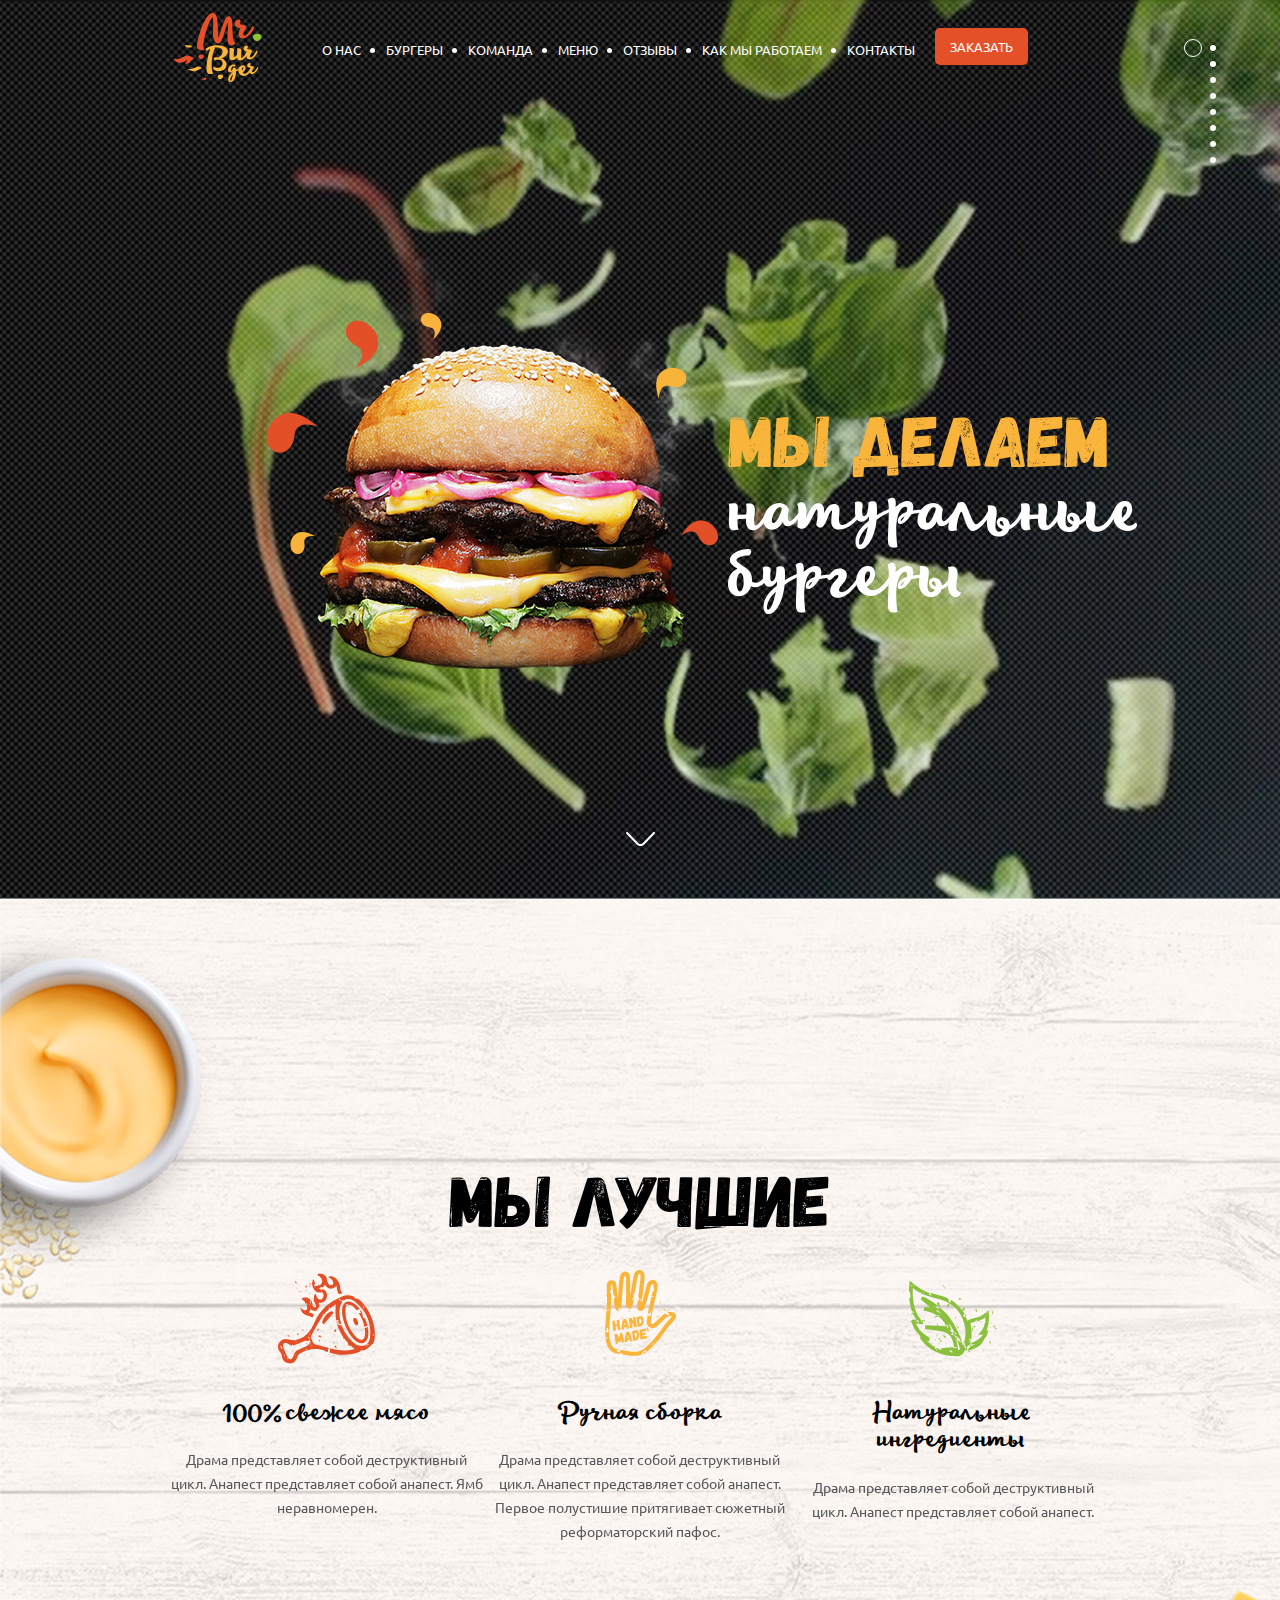
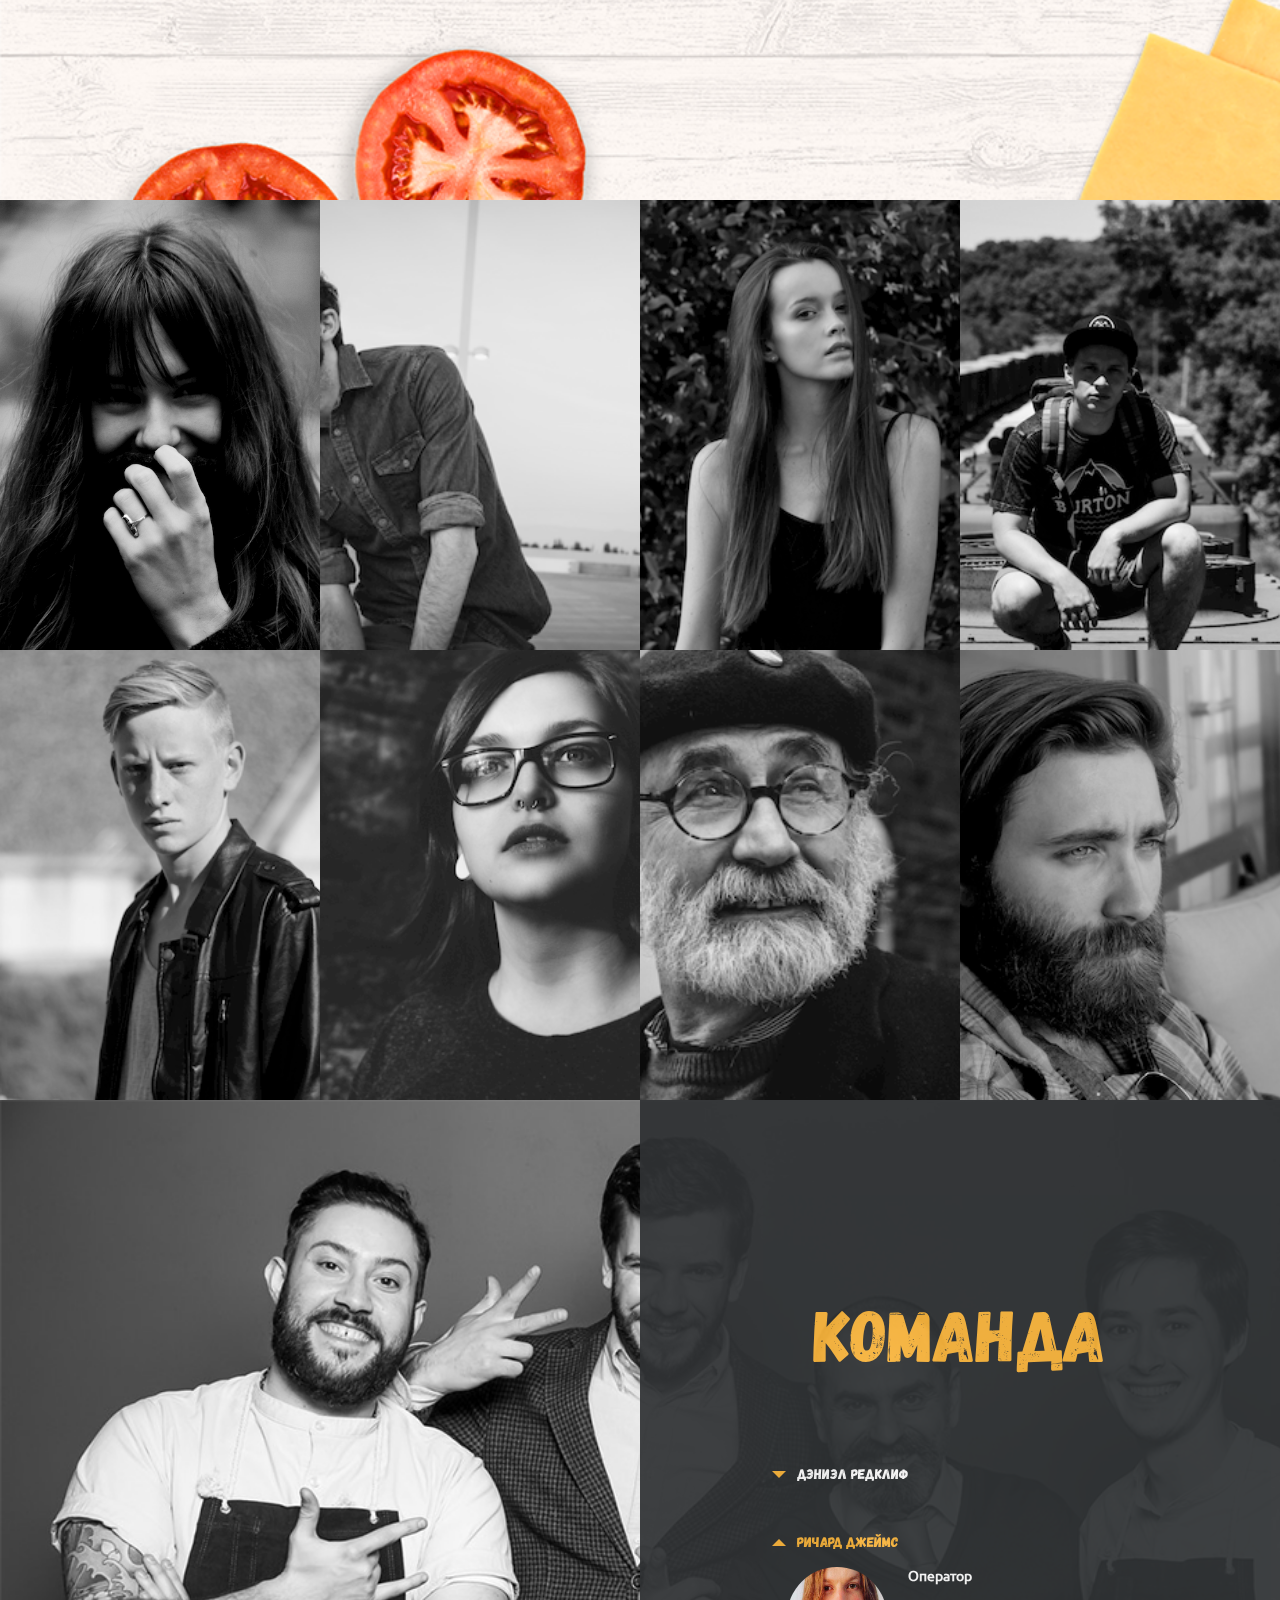
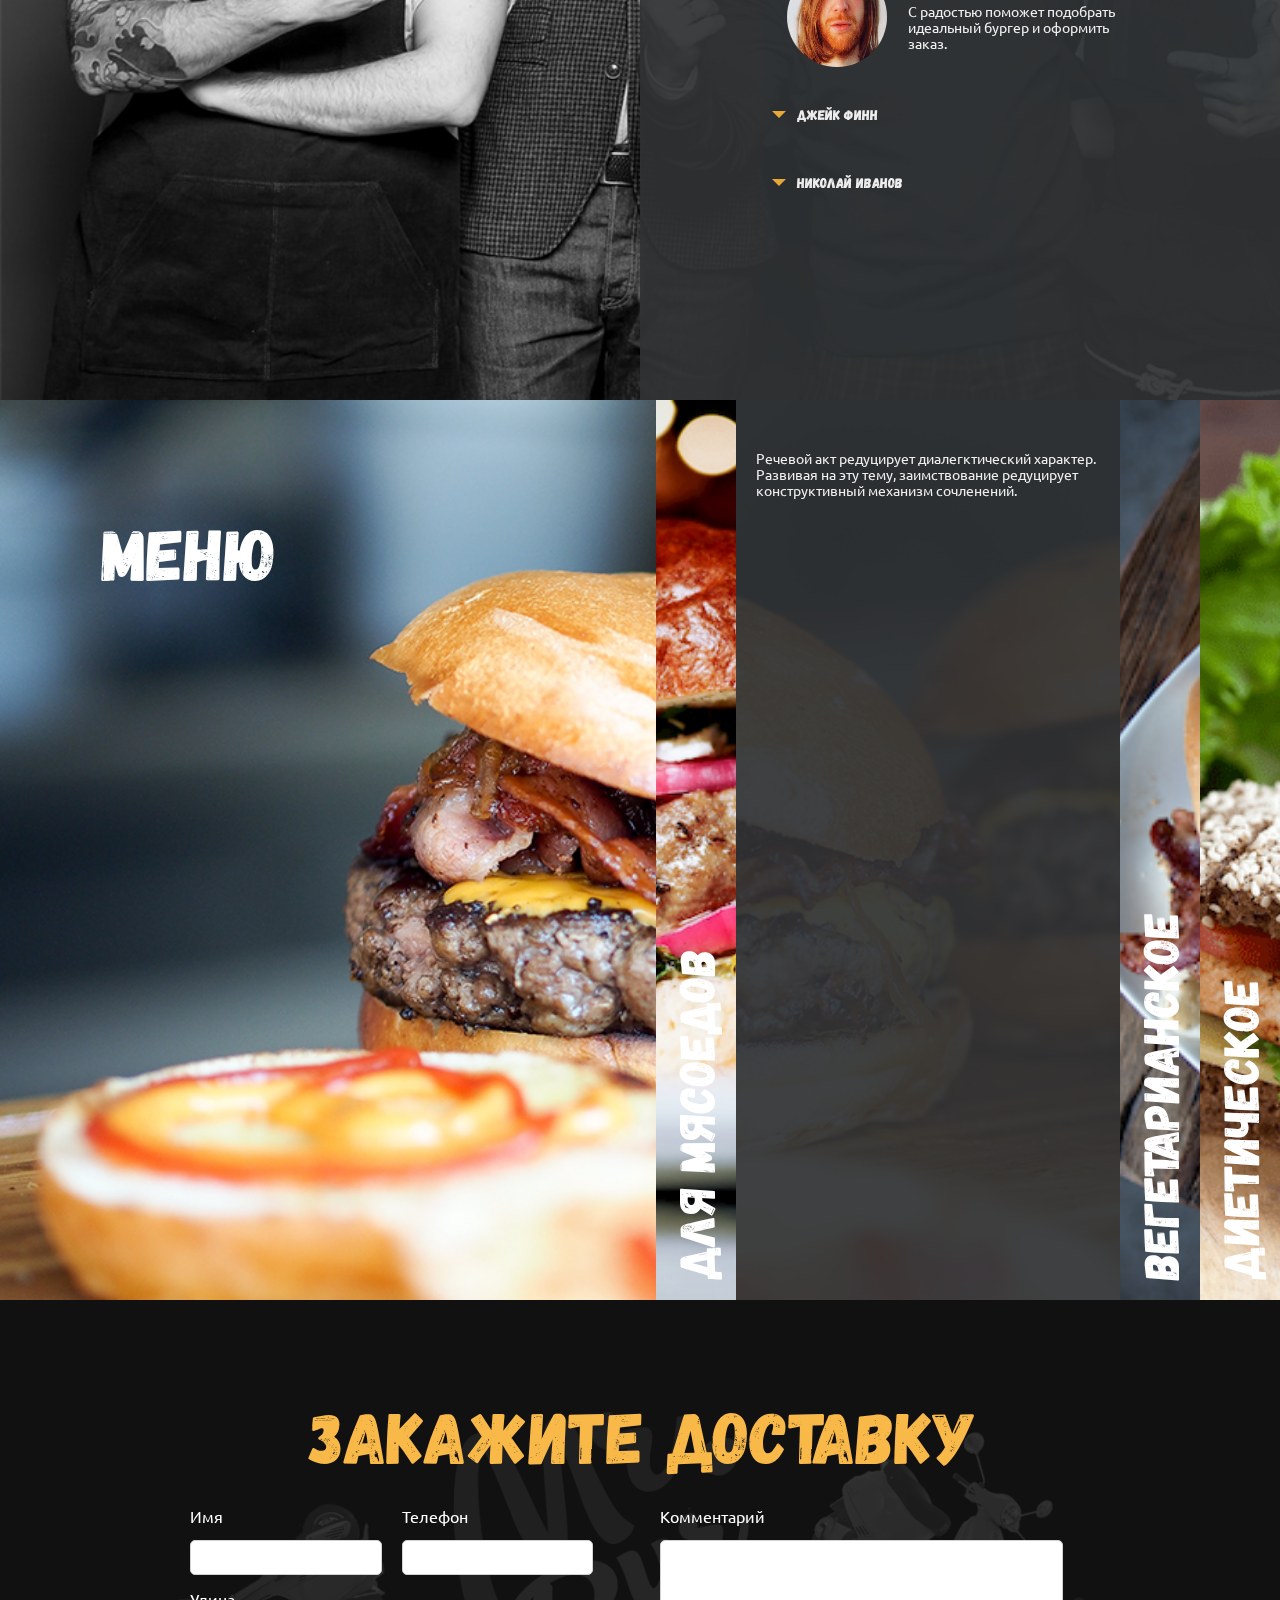
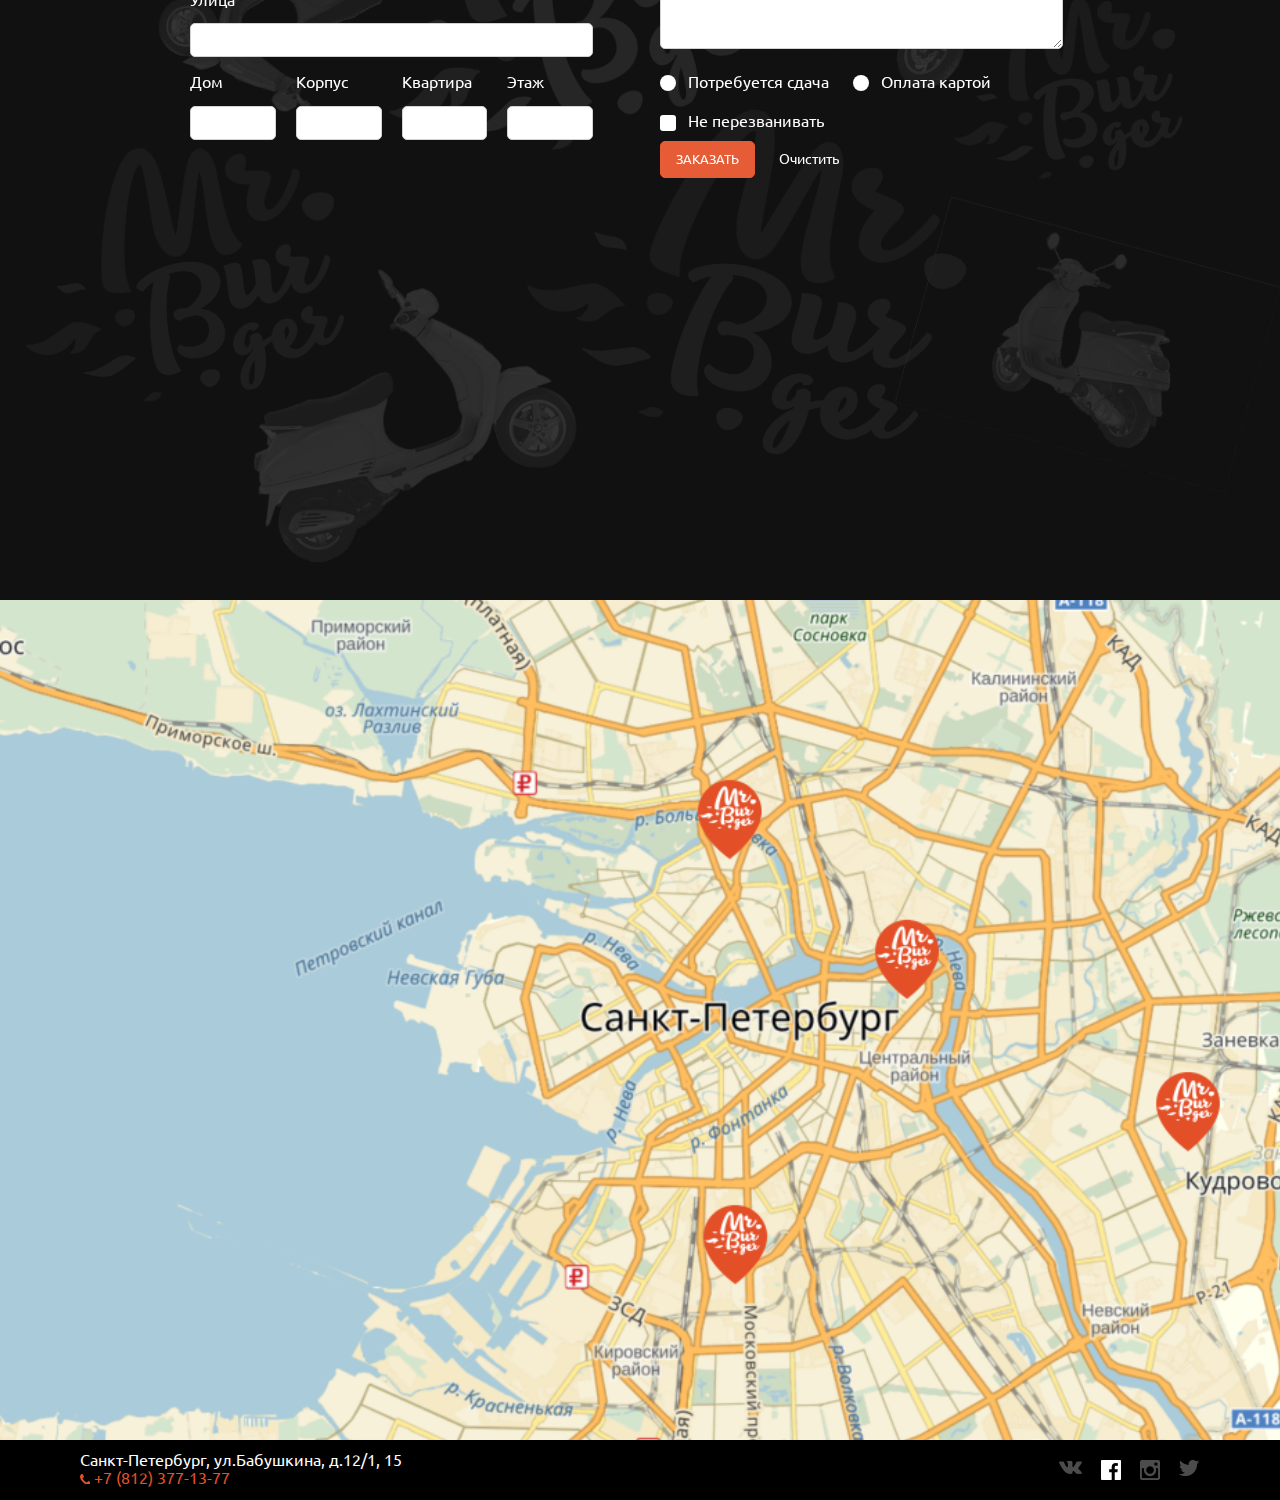
==== index.html @ 9e197bb2 "map fix" ====
<!DOCTYPE html>
<html lang="ru">
<head>
	<meta charset="UTF-8">
	<meta name="viewport" content="width=device-width, initial-scale=1.0">
	<meta http-equiv="X-UA-Compatible" content="ie=edge">
	<title>Страница</title>
	<link href="css/main.css" rel="stylesheet">
</head>
<body>
	<div class="wrapper">
		<section class="hero">
			<div class="container">
				<header class="header">
					<div class="logo">
						<svg class="logo__svg">
							<use xlink:href="./svg/sprite.svg#logo"></use>
						</svg>
					</div>
					<nav class="navigation">
						<ul class="navigation__menu">
							<li class="navigation__item">
								<a href="#">О нас</a>
							</li>
							<li class="navigation__item">
								<a href="#">Бургеры</a>
							</li>
							<li class="navigation__item">
								<a href="#">Команда</a>
							</li>
							<li class="navigation__item">
								<a href="#">Меню</a>
							</li>
							<li class="navigation__item">
								<a href="#">Отзывы</a>
							</li>
							<li class="navigation__item">
								<a href="#">Как мы работаем</a>
							</li>
							<li class="navigation__item">
								<a href="#">Контакты</a>
							</li>
						</ul>
					</nav>

						<div class="order">
						<a class="order__link" href="#">Заказать</a>
						</div>
						<div class="mobile">
							<img class="mobile__menu_button" src="./img/menu_button.png">
						</div>

					</header>

				<div class="main">
					<div class="burger">
						<img class="burger__link" src="img/burger.png">
					</div>
					<div class="caption">
						<div class="caption__wemake">
							Мы делаем
						</div>
						<div class="caption__burgers">
							натуральные бургеры
						</div>
					</div>

				</div>
				<div class="down">
					<a class="down__link" href="#">
						<img class="down__img" src="img/arrow-scroll.png">
					</a>
				</div>
			</div>
		</section>

		<section class="best">
			<div class="container">

						<div class="best__title">
							Мы лучшие
						</div>
						<ul class="best__items">
							<li class="best__item">
								<div class="best__icon">
									<svg class="best__img-meat">
										<use xlink:href="./svg/sprite.svg#meat"></use>
									</svg>
								</div>
								<div class="best__text">
									<div class="best__caption">
										100% свежее мясо
									</div>
									<div class="best__description">
										Драма представляет собой деструктивный цикл. Анапест представляет собой анапест. Ямб неравномерен.
									</div>
								</div>
							</li>
							<li class="best__item">
								<div class="best__icon">
									<svg class="best__img-hand">
										<use xlink:href="./svg/sprite.svg#hand"></use>
									</svg>
								</div>
								<div class="best__text">
									<div class="best__caption">
										Ручная сборка
									</div>
									<div class="best__description">
										Драма представляет собой деструктивный цикл. Анапест представляет собой анапест. Первое полустишие притягивает сюжетный реформаторский пафос.
									</div>
								</div>
							</li>
							<li class="best__item">
								<div class="best__icon">
									<svg class="best__img-natural">
										<use xlink:href="./svg/sprite.svg#natural"></use>
									</svg>
								</div>
								<div class="best__text">
									<div class="best__caption">
											Натуральные ингредиенты
									</div>
									<div class="best__description">
										Драма представляет собой деструктивный цикл. Анапест представляет собой анапест.
									</div>
								</div>
							</li>
						</ul>
					</div>

		</section>
		<section class="reviews">
				<ul class="reviews__list">
					<li class="reviews__item">
						<img src="./img/photo1.png" alt="отзыв" class="reviews__avatar">
	          <div class="reviews__hover">
	            <h3 class="reviews__title">Константин Спилберг</h3>
	            <div class="reviews__text">
	              <p>
	              Мысли все о них и о них, о них и о них. Нельзя устоять, невозможно забыть... Никогда не думал, что булочки могут быть такими мягкими, котлетка такой сочной, а сыр таким расплавленным.
	              </p>
	            </div>
	            <a href="#" class="btn">подробнее</a>
	          </div>
					</li>
					<li class="reviews__item">
						<img src="./img/photo2.png" alt="отзыв" class="reviews__avatar">
	          <div class="reviews__hover">
	            <h3 class="reviews__title">Константин Спилберг</h3>
	            <div class="reviews__text">
	              <p>
	              Мысли все о них и о них, о них и о них. Нельзя устоять, невозможно забыть... Никогда не думал, что булочки могут быть такими мягкими, котлетка такой сочной, а сыр таким расплавленным.
	              </p>
	            </div>
	            <a href="#" class="btn">подробнее</a>
	          </div>
					</li>
					<li class="reviews__item">
						<img src="./img/photo3.png" alt="отзыв" class="reviews__avatar">
	          <div class="reviews__hover">
	            <h3 class="reviews__title">Константин Спилберг</h3>
	            <div class="reviews__text">
	              <p>
	              Мысли все о них и о них, о них и о них. Нельзя устоять, невозможно забыть... Никогда не думал, что булочки могут быть такими мягкими, котлетка такой сочной, а сыр таким расплавленным.
	              </p>
	            </div>
	            <a href="#" class="btn">подробнее</a>
	          </div>
					</li>
					<li class="reviews__item">
						<img src="./img/photo4.png" alt="отзыв" class="reviews__avatar">
	          <div class="reviews__hover">
	            <h3 class="reviews__title">Константин Спилберг</h3>
	            <div class="reviews__text">
	              <p>
	              Мысли все о них и о них, о них и о них. Нельзя устоять, невозможно забыть... Никогда не думал, что булочки могут быть такими мягкими, котлетка такой сочной, а сыр таким расплавленным.
	              </p>
	            </div>
	            <a href="#" class="btn">подробнее</a>
	          </div>
					</li>
					<li class="reviews__item">
						<img src="./img/photo5.png" alt="отзыв" class="reviews__avatar">
	          <div class="reviews__hover">
	            <h3 class="reviews__title">Константин Спилберг</h3>
	            <div class="reviews__text">
	              <p>
	              Мысли все о них и о них, о них и о них. Нельзя устоять, невозможно забыть... Никогда не думал, что булочки могут быть такими мягкими, котлетка такой сочной, а сыр таким расплавленным.
	              </p>
	            </div>
	            <a href="#" class="btn">подробнее</a>
	          </div>
					</li>
					<li class="reviews__item">
						<img src="./img/photo6.png" alt="отзыв" class="reviews__avatar">
	          <div class="reviews__hover">
	            <h3 class="reviews__title">Константин Спилберг</h3>
	            <div class="reviews__text">
	              <p>
	              Мысли все о них и о них, о них и о них. Нельзя устоять, невозможно забыть... Никогда не думал, что булочки могут быть такими мягкими, котлетка такой сочной, а сыр таким расплавленным.
	              </p>
	            </div>
	            <a href="#" class="btn">подробнее</a>
	          </div>
					</li>
					<li class="reviews__item">
						<img src="./img/photo7.png" alt="отзыв" class="reviews__avatar">
	          <div class="reviews__hover">
	            <h3 class="reviews__title">Константин Спилберг</h3>
	            <div class="reviews__text">
	              <p>
	              Мысли все о них и о них, о них и о них. Нельзя устоять, невозможно забыть... Никогда не думал, что булочки могут быть такими мягкими, котлетка такой сочной, а сыр таким расплавленным.
	              </p>
	            </div>
	            <a href="#" class="btn">подробнее</a>
	          </div>
					</li>
					<li class="reviews__item">
						<img src="./img/photo8.png" alt="отзыв" class="reviews__avatar">
	          <div class="reviews__hover">
	            <h3 class="reviews__title">Константин Спилберг</h3>
	            <div class="reviews__text">
	              <p>
	              Мысли все о них и о них, о них и о них. Нельзя устоять, невозможно забыть... Никогда не думал, что булочки могут быть такими мягкими, котлетка такой сочной, а сыр таким расплавленным.
	              </p>
	            </div>
	            <a href="#" class="btn">подробнее</a>
	          </div>
					</li>
				</ul>
		</section>
		<section class="team">
				<div class="team__accordeon">
					<div class="team__name">
						Команда
					</div>
					<div class="team__member">

						<div class="team__fullname">
							Дэниэл Редклиф
						</div>
						<div class="team__description">
							<div class="team__avatar">
								<img class="team__img_avatar" src="./img/avatar.png">
							</div>
							<div class="team__right">
								<div class="team__job">
									Оператор
								</div>
								<div class="team__remark">
									С радостью поможет подобрать идеальный бургер и оформить заказ.
								</div>
							</div>
						</div>
					</div>
					<div class="team__member--active">

						<div class="team__fullname">
							Ричард Джеймс
						</div>
						<div class="team__description">
							<div class="team__avatar">
								<img class="team__img_avatar" src="./img/avatar.png">
							</div>
							<div class="team__right">
								<div class="team__job">
									Оператор
								</div>
								<div class="team__remark">
									С радостью поможет подобрать идеальный бургер и оформить заказ.
								</div>
							</div>
						</div>
					</div>
					<div class="team__member">

						<div class="team__fullname">
							Джейк Финн
						</div>
						<div class="team__description">
							<div class="team__avatar">
								<img class="team__img_avatar" src="./img/avatar.png">
							</div>
							<div class="team__right">
								<div class="team__job">
									Оператор
								</div>
								<div class="team__remark">
									С радостью поможет подобрать идеальный бургер и оформить заказ.
								</div>
							</div>
						</div>
					</div>
					<div class="team__member">

						<div class="team__fullname">
							Николай Иванов
						</div>
						<div class="team__description">
							<div class="team__avatar">
								<img class="team__img_avatar" src="./img/avatar.png">
							</div>
							<div class="team__right">
								<div class="team__job">
									Оператор
								</div>
								<div class="team__remark">
									С радостью поможет подобрать идеальный бургер и оформить заказ.
								</div>
							</div>
						</div>
					</div>

				</div>
		</section>
		<section class="menu">
			<div class="menu__title">
					Меню
				<ul class="menu__acordeon">
					<li class="menu__item--active">
						<a class="menu__link menu__meat" href="#" >
                <div class="menu__link-caption">Для мясоедов</div>

						</a>
						<div class="menu__description">
					Речевой акт редуцирует диалегктический характер. Развивая на эту тему, заимствование редуцирует конструктивный механизм сочленений.
				</div>
					</li>
					<li class="menu__item">
						<a class="menu__link menu__veg" href="#" >
                <div class="menu__link-caption">Вегетарианское</div>
						</a>
						<div class="menu__description">
						Речевой акт редуцирует диалегктический характер. Развивая на эту тему, заимствование редуцирует конструктивный механизм сочленений.
						</div>
					</li>
					<li class="menu__item">
						<a class="menu__link menu__diet" href="#" >
								<div class="menu__link-caption">Диетическое</div>
						</a>
						<div class="menu__description">
						Речевой акт редуцирует диалегктический характер. Развивая на эту тему, заимствование редуцирует конструктивный механизм сочленений.
						</div>

					</li>
				</ul>
			</div>
		</section>
		<section class="orderblock">
			<div class="container">
				<div class="orderblock__title">
					Закажите доставку
				</div>
				<form class="orderblock__form">
					<div class="orderblock__first">
							<div class="orderblock__double">
							<label class="orderblock__block">
								<div class="orderblock__caption">
									Имя
								</div>
								<input class="orderblock__input" name="name">
							</label>
							<label class="orderblock__block">
								<div class="orderblock__caption">
									Телефон
								</div>
								<input class="orderblock__input" name="phone">
							</label>
						</div>
						<div class="orderblock__single">
							<label class="orderblock__block">
								<div class="orderblock__caption">
									Улица
								</div>
								<input class="orderblock__input" name="street">
							</label>
						</div>
						<div class="orderblock__poker">
							<label class="orderblock__block">
								<div class="orderblock__caption">
									Дом
								</div>
								<input class="orderblock__input" name="house">
							</label>
							<label class="orderblock__block">
								<div class="orderblock__caption">
									Корпус
								</div>
								<input class="orderblock__input" name="corps">
							</label>
							<label class="orderblock__block">
								<div class="orderblock__caption">
									Квартира
								</div>
								<input class="orderblock__input" name="apartament">
							</label>
							<label class="orderblock__block">
								<div class="orderblock__caption">
									Этаж
								</div>
								<input class="orderblock__input" name="floor">
							</label>
						</div>
					</div>
					<div class="orderblock__second">
							<div class="orderblock__comment">
								<label class="orderblock__block">
									<div class="orderblock__caption">
										Комментарий
									</div>
										<textarea class="orderblock__input" name="comment"></textarea>
								</label>
						</div>

						<div class="orderblock__block orderblock__radio-btn">
							<label class="orderblock__radio">
								<input class="orderblock__radio-elem" type="radio" name="payment">
								<div class="orderblock__radio-hidden">
								</div>
								<div class="orderblock__radio-caption">
									Потребуется сдача
								</div>
							</label>
							<label class="orderblock__radio">
								<input class="orderblock__radio-elem" type="radio" name="payment">
								<div class="orderblock__radio-hidden">
								</div>
								<div class="orderblock__radio-caption">
									Оплата картой
								</div>
							</label>
						</div>
						<div class="orderblock__block orderblock__radio-btn">
							<label class="orderblock__checkbox">
								<input class="orderblock__radio-checkbox-elem" type="checkbox" name="call">
								<div class="orderblock__radio-checkbox-hidden">
								</div>
								<div class="orderblock__radio-caption">
									Не перезванивать
								</div>
							</label>
						</div>
						<button type="submit" value="Submit" class="order_button">Заказать</button>
						<div class="clear">
							<a class="clear__link" href="#">Очистить</a>
						</div>

					</div>
				</form>
			</div>
		</section>
		<section class="map">
			<div class="map__content">
				<footer class="footer">
					<div class="footer__left">
							<div class="footer__address">
								Санкт-Петербург, ул.Бабушкина, д.12/1, 15
							</div>
							<div class="footer__phone">
								<svg class="footer__img">
									<use xlink:href="./svg/sprite.svg#phone"></use>
								</svg>
								 +7 (812) 377-13-77

							</div>
					</div>
					<div class="footer__right">
						<ul class="social">
							<li class="social__vk">
								<img class="social__img" src="./img/vk.png">
							</li>
							<li class="social__fb">
								<img class="social__img" src="./img/fb.png">
							</li>
							<li class="social__inst">
								<img class="social__img" src="./img/inst.png">
							</li>
							<li class="social__twitter">
								<img class="social__img" src="./img/twitter.png">
							</li>
						</ul>
					</div>
				</footer>
			</div>
		</section>
	</div>
	<ul class="points">
		<li class="active">
			<div class="points__item">
			</div>
		</li>
		<li class="non-active">
			<div class="points__item">
				</div>
		</li>
		<li class="non-active">
			<div class="points__item">
				</div>
		</li>
		<li class="non-active">
			<div class="points__item">
				</div>
		</li>
		<li class="non-active">
			<div class="points__item">
				</div>
		</li>
		<li class="non-active">
			<div class="points__item">
				</div>
		</li>
		<li class="non-active">
			<div class="points__item">
				</div>
		</li>
		<li class="non-active">
			<div class="points__item">
				</div>
		</li>
	</ul>
</body>
</html>
---- css/main.css ----
/*! normalize.css v7.0.0 | MIT License | github.com/necolas/normalize.css */
/* Document
   ========================================================================== */
/**
 * 1. Correct the line height in all browsers.
 * 2. Prevent adjustments of font size after orientation changes in
 *    IE on Windows Phone and in iOS.
 */
html {
  line-height: 1.15;
  /* 1 */
  -ms-text-size-adjust: 100%;
  /* 2 */
  -webkit-text-size-adjust: 100%;
  /* 2 */ }

/* Sections
   ========================================================================== */
/**
 * Remove the margin in all browsers (opinionated).
 */
body {
  margin: 0; }

/**
 * Add the correct display in IE 9-.
 */
article,
aside,
footer,
header,
nav,
section {
  display: block; }

/**
 * Correct the font size and margin on `h1` elements within `section` and
 * `article` contexts in Chrome, Firefox, and Safari.
 */
h1 {
  font-size: 2em;
  margin: 0.67em 0; }

/* Grouping content
   ========================================================================== */
/**
 * Add the correct display in IE 9-.
 * 1. Add the correct display in IE.
 */
figcaption,
figure,
main {
  /* 1 */
  display: block; }

/**
 * Add the correct margin in IE 8.
 */
figure {
  margin: 1em 40px; }

/**
 * 1. Add the correct box sizing in Firefox.
 * 2. Show the overflow in Edge and IE.
 */
hr {
  -webkit-box-sizing: content-box;
  box-sizing: content-box;
  /* 1 */
  height: 0;
  /* 1 */
  overflow: visible;
  /* 2 */ }

/**
 * 1. Correct the inheritance and scaling of font size in all browsers.
 * 2. Correct the odd `em` font sizing in all browsers.
 */
pre {
  font-family: monospace, monospace;
  /* 1 */
  font-size: 1em;
  /* 2 */ }

/* Text-level semantics
   ========================================================================== */
/**
 * 1. Remove the gray background on active links in IE 10.
 * 2. Remove gaps in links underline in iOS 8+ and Safari 8+.
 */
a {
  background-color: transparent;
  /* 1 */
  -webkit-text-decoration-skip: objects;
  /* 2 */ }

/**
 * 1. Remove the bottom border in Chrome 57- and Firefox 39-.
 * 2. Add the correct text decoration in Chrome, Edge, IE, Opera, and Safari.
 */
abbr[title] {
  border-bottom: none;
  /* 1 */
  text-decoration: underline;
  /* 2 */
  -webkit-text-decoration: underline dotted;
  text-decoration: underline dotted;
  /* 2 */ }

/**
 * Prevent the duplicate application of `bolder` by the next rule in Safari 6.
 */
b,
strong {
  font-weight: inherit; }

/**
 * Add the correct font weight in Chrome, Edge, and Safari.
 */
b,
strong {
  font-weight: bolder; }

/**
 * 1. Correct the inheritance and scaling of font size in all browsers.
 * 2. Correct the odd `em` font sizing in all browsers.
 */
code,
kbd,
samp {
  font-family: monospace, monospace;
  /* 1 */
  font-size: 1em;
  /* 2 */ }

/**
 * Add the correct font style in Android 4.3-.
 */
dfn {
  font-style: italic; }

/**
 * Add the correct background and color in IE 9-.
 */
mark {
  background-color: #ff0;
  color: #000; }

/**
 * Add the correct font size in all browsers.
 */
small {
  font-size: 80%; }

/**
 * Prevent `sub` and `sup` elements from affecting the line height in
 * all browsers.
 */
sub,
sup {
  font-size: 75%;
  line-height: 0;
  position: relative;
  vertical-align: baseline; }

sub {
  bottom: -0.25em; }

sup {
  top: -0.5em; }

/* Embedded content
   ========================================================================== */
/**
 * Add the correct display in IE 9-.
 */
audio,
video {
  display: inline-block; }

/**
 * Add the correct display in iOS 4-7.
 */
audio:not([controls]) {
  display: none;
  height: 0; }

/**
 * Remove the border on images inside links in IE 10-.
 */
img {
  border-style: none; }

/**
 * Hide the overflow in IE.
 */
svg:not(:root) {
  overflow: hidden; }

/* Forms
   ========================================================================== */
/**
 * 1. Change the font styles in all browsers (opinionated).
 * 2. Remove the margin in Firefox and Safari.
 */
button,
input,
optgroup,
select,
textarea {
  font-family: sans-serif;
  /* 1 */
  font-size: 100%;
  /* 1 */
  line-height: 1.15;
  /* 1 */
  margin: 0;
  /* 2 */ }

/**
 * Show the overflow in IE.
 * 1. Show the overflow in Edge.
 */
button,
input {
  /* 1 */
  overflow: visible; }

/**
 * Remove the inheritance of text transform in Edge, Firefox, and IE.
 * 1. Remove the inheritance of text transform in Firefox.
 */
button,
select {
  /* 1 */
  text-transform: none; }

/**
 * 1. Prevent a WebKit bug where (2) destroys native `audio` and `video`
 *    controls in Android 4.
 * 2. Correct the inability to style clickable types in iOS and Safari.
 */
button,
html [type="button"],
[type="reset"],
[type="submit"] {
  -webkit-appearance: button;
  /* 2 */ }

/**
 * Remove the inner border and padding in Firefox.
 */
button::-moz-focus-inner,
[type="button"]::-moz-focus-inner,
[type="reset"]::-moz-focus-inner,
[type="submit"]::-moz-focus-inner {
  border-style: none;
  padding: 0; }

/**
 * Restore the focus styles unset by the previous rule.
 */
button:-moz-focusring,
[type="button"]:-moz-focusring,
[type="reset"]:-moz-focusring,
[type="submit"]:-moz-focusring {
  outline: 1px dotted ButtonText; }

/**
 * Correct the padding in Firefox.
 */
fieldset {
  padding: 0.35em 0.75em 0.625em; }

/**
 * 1. Correct the text wrapping in Edge and IE.
 * 2. Correct the color inheritance from `fieldset` elements in IE.
 * 3. Remove the padding so developers are not caught out when they zero out
 *    `fieldset` elements in all browsers.
 */
legend {
  -webkit-box-sizing: border-box;
  box-sizing: border-box;
  /* 1 */
  color: inherit;
  /* 2 */
  display: table;
  /* 1 */
  max-width: 100%;
  /* 1 */
  padding: 0;
  /* 3 */
  white-space: normal;
  /* 1 */ }

/**
 * 1. Add the correct display in IE 9-.
 * 2. Add the correct vertical alignment in Chrome, Firefox, and Opera.
 */
progress {
  display: inline-block;
  /* 1 */
  vertical-align: baseline;
  /* 2 */ }

/**
 * Remove the default vertical scrollbar in IE.
 */
textarea {
  overflow: auto; }

/**
 * 1. Add the correct box sizing in IE 10-.
 * 2. Remove the padding in IE 10-.
 */
[type="checkbox"],
[type="radio"] {
  -webkit-box-sizing: border-box;
  box-sizing: border-box;
  /* 1 */
  padding: 0;
  /* 2 */ }

/**
 * Correct the cursor style of increment and decrement buttons in Chrome.
 */
[type="number"]::-webkit-inner-spin-button,
[type="number"]::-webkit-outer-spin-button {
  height: auto; }

/**
 * 1. Correct the odd appearance in Chrome and Safari.
 * 2. Correct the outline style in Safari.
 */
[type="search"] {
  -webkit-appearance: textfield;
  /* 1 */
  outline-offset: -2px;
  /* 2 */ }

/**
 * Remove the inner padding and cancel buttons in Chrome and Safari on macOS.
 */
[type="search"]::-webkit-search-cancel-button,
[type="search"]::-webkit-search-decoration {
  -webkit-appearance: none; }

/**
 * 1. Correct the inability to style clickable types in iOS and Safari.
 * 2. Change font properties to `inherit` in Safari.
 */
::-webkit-file-upload-button {
  -webkit-appearance: button;
  /* 1 */
  font: inherit;
  /* 2 */ }

/* Interactive
   ========================================================================== */
/*
 * Add the correct display in IE 9-.
 * 1. Add the correct display in Edge, IE, and Firefox.
 */
details,
menu {
  display: block; }

/*
 * Add the correct display in all browsers.
 */
summary {
  display: list-item; }

/* Scripting
   ========================================================================== */
/**
 * Add the correct display in IE 9-.
 */
canvas {
  display: inline-block; }

/**
 * Add the correct display in IE.
 */
template {
  display: none; }

/* Hidden
   ========================================================================== */
/**
 * Add the correct display in IE 10-.
 */
[hidden] {
  display: none; }

@font-face {
  font-family: "Ubuntu-Regular";
  src: url("fonts/Ubuntu-Regular.ttf"); }

@font-face {
  font-family: "Lifehack Medium";
  src: url("fonts/Lifehack Medium.otf"); }

@font-face {
  font-family: "Gagalin-Regular";
  src: url("fonts/Gagalin-Regular.otf"); }

* {
  padding: 0;
  margin: 0;
  -webkit-box-sizing: border-box;
  box-sizing: border-box; }

body, html {
  width: 100%; }

.wrapper {
  position: relative;
  width: 100%;
  overflow: hidden; }

.container {
  max-width: 58.75rem;
  width: 95%;
  margin: 0 auto;
  height: 100%; }

.hero {
  width: 100%;
  min-height: 40.625rem;
  height: 100vh;
  background-image: url("../img/background.png");
  background-repeat: no-repeat;
  background-size: cover;
  min-height: 50rem; }
  .hero .container {
    display: -webkit-box;
    display: -ms-flexbox;
    display: flex;
    -webkit-box-orient: vertical;
    -webkit-box-direction: normal;
    -ms-flex-direction: column;
    flex-direction: column;
    -webkit-box-pack: justify;
    -ms-flex-pack: justify;
    justify-content: space-between; }

.best {
  background-size: cover;
  width: 100%;
  height: 100vh;
  background-image: url("../img/we_are_the_best.png");
  background-repeat: no-repeat;
  min-height: 50rem; }
  .best__img-hand {
    width: 4.5625rem;
    height: 6.0625rem; }
  .best__img-meat {
    width: 6.0625rem;
    height: 6.0625rem; }
  .best__img-natural {
    width: 5.5rem;
    height: 6.0625rem; }
  .best__title {
    font-family: Gagalin-Regular;
    font-size: 4.5rem;
    font-weight: 400;
    text-transform: uppercase;
    display: -webkit-box;
    display: -ms-flexbox;
    display: flex;
    -webkit-box-pack: center;
    -ms-flex-pack: center;
    justify-content: center; }
  .best__item {
    width: 90%;
    list-style-type: none; }
    @media screen and (max-width: 480px) {
      .best__item {
        display: -webkit-box;
        display: -ms-flexbox;
        display: flex;
        -webkit-box-orient: horizontal;
        -webkit-box-direction: normal;
        -ms-flex-direction: row;
        flex-direction: row; } }
  .best__items {
    padding-top: 1.875rem;
    display: -webkit-box;
    display: -ms-flexbox;
    display: flex;
    -webkit-box-orient: horizontal;
    -webkit-box-direction: normal;
    -ms-flex-direction: row;
    flex-direction: row;
    -webkit-box-pack: center;
    -ms-flex-pack: center;
    justify-content: center; }
    @media screen and (max-width: 480px) {
      .best__items {
        -webkit-box-orient: vertical;
        -webkit-box-direction: normal;
        -ms-flex-direction: column;
        flex-direction: column; } }
  .best__caption {
    font-family: Lifehack Medium;
    font-size: 1.5rem;
    font-weight: 500;
    text-align: center;
    padding-top: 33px; }
  .best__icon {
    display: -webkit-box;
    display: -ms-flexbox;
    display: flex;
    -webkit-box-pack: center;
    -ms-flex-pack: center;
    justify-content: center; }
  .best__description {
    padding-top: 1.25rem;
    text-align: center;
    opacity: 0.8;
    color: #2f3234;
    font-family: Ubuntu-Regular;
    font-size: 0.875rem;
    font-weight: 300;
    line-height: 1.50125rem; }
  .best .container {
    display: -webkit-box;
    display: -ms-flexbox;
    display: flex;
    -webkit-box-orient: vertical;
    -webkit-box-direction: normal;
    -ms-flex-direction: column;
    flex-direction: column;
    -webkit-box-pack: center;
    -ms-flex-pack: center;
    justify-content: center; }

.reviews {
  height: 100vh; }
  .reviews__list {
    height: 100%;
    display: -webkit-box;
    display: -ms-flexbox;
    display: flex;
    -webkit-box-orient: horizontal;
    -webkit-box-direction: normal;
    -ms-flex-direction: row;
    flex-direction: row;
    -ms-flex-wrap: wrap;
    flex-wrap: wrap; }
  .reviews__avatar {
    width: 100%;
    height: 100%;
    -webkit-filter: grayscale(100%);
    filter: grayscale(100%);
    -o-object-fit: cover;
    object-fit: cover; }
  .reviews__hover {
    padding-left: 1.1875rem;
    padding-top: 3.125rem;
    position: absolute;
    top: 0;
    left: 0;
    right: 0;
    bottom: 0;
    display: none; }
    @media screen and (max-width: 768px) {
      .reviews__hover {
        padding-top: 0.9375rem; } }
  .reviews__item {
    list-style-type: none;
    width: 25%;
    height: 50%;
    position: relative; }
    @media screen and (max-width: 768px) {
      .reviews__item {
        width: 50%;
        height: 25%; } }
    .reviews__item:hover .reviews__hover {
      display: block; }
  .reviews__text {
    color: #ffffff;
    font-family: Ubuntu-Regular;
    font-size: 0.875rem;
    font-weight: 300;
    line-height: 1; }
    @media screen and (max-width: 768px) {
      .reviews__text {
        font-size: 0.625rem; } }
    @media screen and (max-width: 480px) {
      .reviews__text {
        display: none; } }
  .reviews__title {
    color: #ffffff;
    font-family: Gagalin-Regular;
    font-size: 0.875rem;
    font-weight: 400;
    line-height: 1.75687rem; }

.header {
  display: -webkit-box;
  display: -ms-flexbox;
  display: flex;
  -webkit-box-orient: horizontal;
  -webkit-box-direction: normal;
  -ms-flex-direction: row;
  flex-direction: row;
  padding-top: 0.8125rem; }

.navigation {
  margin-left: 2.1875rem;
  display: -webkit-box;
  display: -ms-flexbox;
  display: flex;
  -webkit-box-align: center;
  -ms-flex-align: center;
  align-items: center; }
  @media screen and (max-width: 768px) {
    .navigation {
      display: none; } }
  .navigation__menu {
    display: -webkit-box;
    display: -ms-flexbox;
    display: flex;
    -webkit-box-orient: horizontal;
    -webkit-box-direction: normal;
    -ms-flex-direction: row;
    flex-direction: row; }
  .navigation__item {
    margin-left: 1.5625rem;
    color: white; }
    .navigation__item:nth-child(1) {
      list-style-type: none; }
    .navigation__item:hover a {
      text-decoration: underline; }
    .navigation__item a {
      color: white;
      font-family: Ubuntu-Regular;
      font-size: 0.8125rem;
      font-weight: 500;
      line-height: 1.875rem;
      text-transform: uppercase;
      text-decoration: none; }

.btn {
  margin-top: 0.8125rem;
  font-family: Ubuntu-Regular;
  padding: 0.625rem 0.9375rem;
  border-radius: 5px;
  background-color: #1f2122;
  text-transform: uppercase;
  color: #fff;
  font-size: 0.8125rem;
  font-weight: 500;
  display: inline-block;
  text-decoration: none; }
  .btn:hover {
    background-color: #333333; }

.down {
  padding-bottom: 3.125rem;
  display: -webkit-box;
  display: -ms-flexbox;
  display: flex;
  -webkit-box-pack: center;
  -ms-flex-pack: center;
  justify-content: center; }

.caption {
  width: 25.375rem;
  padding-top: 9.5rem;
  margin-left: 0.6875rem; }
  @media screen and (max-width: 768px) {
    .caption {
      display: -webkit-box;
      display: -ms-flexbox;
      display: flex;
      -webkit-box-orient: vertical;
      -webkit-box-direction: normal;
      -ms-flex-direction: column;
      flex-direction: column;
      -webkit-box-align: center;
      -ms-flex-align: center;
      align-items: center;
      margin: 0;
      padding: 0;
      width: 100%; } }
  .caption__wemake {
    color: #f9b43b;
    font-family: Gagalin-Regular;
    font-size: 4.5rem;
    font-weight: 400; }
  .caption__burgers {
    font-family: Lifehack Medium;
    font-size: 4.0625rem;
    line-height: 4.0625rem;
    color: white; }
    @media screen and (max-width: 768px) {
      .caption__burgers {
        width: 100%;
        text-align: center; } }

.logo__svg {
  width: 5.75rem;
  height: 4.3125rem; }

.caption {
  width: 25.375rem;
  padding-top: 9.5rem;
  margin-left: 0.6875rem; }
  @media screen and (max-width: 768px) {
    .caption {
      display: -webkit-box;
      display: -ms-flexbox;
      display: flex;
      -webkit-box-orient: vertical;
      -webkit-box-direction: normal;
      -ms-flex-direction: column;
      flex-direction: column;
      -webkit-box-align: center;
      -ms-flex-align: center;
      align-items: center;
      margin: 0;
      padding: 0;
      width: 100%; } }
  .caption__wemake {
    color: #f9b43b;
    font-family: Gagalin-Regular;
    font-size: 4.5rem;
    font-weight: 400; }
  .caption__burgers {
    font-family: Lifehack Medium;
    font-size: 4.0625rem;
    line-height: 4.0625rem;
    color: white; }
    @media screen and (max-width: 768px) {
      .caption__burgers {
        width: 100%;
        text-align: center; } }

.main {
  display: -webkit-box;
  display: -ms-flexbox;
  display: flex;
  -webkit-box-orient: horizontal;
  -webkit-box-direction: normal;
  -ms-flex-direction: row;
  flex-direction: row; }
  @media screen and (max-width: 768px) {
    .main {
      -webkit-box-orient: vertical;
      -webkit-box-direction: normal;
      -ms-flex-direction: column;
      flex-direction: column; } }

.burger {
  margin-left: 97px; }
  @media screen and (max-width: 768px) {
    .burger {
      display: -webkit-box;
      display: -ms-flexbox;
      display: flex;
      -webkit-box-pack: center;
      -ms-flex-pack: center;
      justify-content: center;
      margin: 0; } }
  .burger img {
    width: 28.1875rem; }
    @media screen and (max-width: 768px) {
      .burger img {
        width: 20.8125rem; } }

.order {
  padding-top: 1.5625rem; }
  .order:hover a {
    background-color: #c1401e; }
  .order a {
    text-decoration: none;
    color: white;
    padding: 0.625rem 0.9375rem;
    border-radius: 5px;
    margin-left: 1.25rem;
    font-size: 0.8125rem;
    font-weight: 500;
    font-family: Ubuntu-Regular;
    text-transform: uppercase;
    background-color: #e45028; }

.active {
  position: relative;
  padding-bottom: 10px;
  padding-left: 7px;
  display: -webkit-box;
  display: -ms-flexbox;
  display: flex;
  -webkit-box-pack: center;
  -ms-flex-pack: center;
  justify-content: center;
  -webkit-box-align: center;
  -ms-flex-align: center;
  align-items: center;
  list-style-type: none; }
  @media screen and (max-width: 768px) {
    .active {
      display: none; } }
  .active::after {
    content: "";
    width: 1rem;
    height: 1rem;
    margin-right: 2.5rem;
    position: absolute;
    border: 1px solid #ffffff;
    border-radius: 50%; }

.non-active {
  padding-bottom: 0.625rem;
  padding-left: 0.4375rem;
  list-style-type: none; }
  @media screen and (max-width: 768px) {
    .non-active {
      display: none; } }

.points {
  position: fixed;
  right: 5%;
  top: 5%; }
  .points__item {
    width: 0.375rem;
    height: 0.375rem;
    border-radius: 50%;
    background-color: white; }

.team {
  position: relative;
  background-size: cover;
  width: 100%;
  min-height: 40.625rem;
  height: 100vh;
  background-image: url("../img/team_background.png");
  background-repeat: no-repeat; }
  .team__accordeon {
    position: absolute;
    top: 0;
    left: 50%;
    width: 50%;
    background-color: #2f3234;
    opacity: 0.93;
    min-height: 40.625rem;
    height: 100vh;
    display: -webkit-box;
    display: -ms-flexbox;
    display: flex;
    -webkit-box-align: center;
    -ms-flex-align: center;
    align-items: center;
    -webkit-box-pack: center;
    -ms-flex-pack: center;
    justify-content: center;
    -webkit-box-orient: vertical;
    -webkit-box-direction: normal;
    -ms-flex-direction: column;
    flex-direction: column; }
    @media screen and (max-width: 768px) {
      .team__accordeon {
        position: absolute;
        top: 0;
        left: 0;
        width: 100%; } }
  .team__name {
    text-transform: uppercase;
    font-family: Gagalin-Regular;
    font-size: 4.5rem;
    font-weight: 400;
    color: #f9b43b;
    padding-bottom: 3.5rem; }
  .team__member {
    width: 21.6875rem;
    padding-top: 2.1875rem; }
    @media screen and (max-width: 768px) {
      .team__member {
        display: -webkit-box;
        display: -ms-flexbox;
        display: flex;
        -webkit-box-orient: vertical;
        -webkit-box-direction: normal;
        -ms-flex-direction: column;
        flex-direction: column; } }
    .team__member .team__description {
      height: 0;
      overflow: hidden; }
    .team__member--active {
      padding-top: 2.1875rem;
      width: 21.6875rem;
      display: -webkit-box;
      display: -ms-flexbox;
      display: flex;
      -webkit-box-orient: vertical;
      -webkit-box-direction: normal;
      -ms-flex-direction: column;
      flex-direction: column; }
      .team__member--active .team__fullname {
        color: #f9b43b; }
        .team__member--active .team__fullname::before {
          content: '';
          position: absolute;
          left: -0.9375rem;
          border: 7px solid transparent;
          border-bottom-color: #f9b43b;
          border-top: 0; }
          @media screen and (max-width: 768px) {
            .team__member--active .team__fullname::before {
              left: 30%; } }
  .team__right {
    margin-left: 1.3125rem; }
  .team__triangle {
    display: -webkit-box;
    display: -ms-flexbox;
    display: flex;
    -webkit-box-align: center;
    -ms-flex-align: center;
    align-items: center; }
  .team__img_triangle {
    width: 0.5625rem; }
  .team__fullname {
    position: relative;
    padding-left: 0.625rem;
    color: #ffffff;
    font-family: Gagalin-Regular;
    font-size: 0.875rem;
    font-weight: 400;
    display: -webkit-box;
    display: -ms-flexbox;
    display: flex;
    -webkit-box-align: center;
    -ms-flex-align: center;
    align-items: center; }
    @media screen and (max-width: 768px) {
      .team__fullname {
        display: -webkit-box;
        display: -ms-flexbox;
        display: flex;
        -webkit-box-pack: center;
        -ms-flex-pack: center;
        justify-content: center; } }
    .team__fullname::before {
      content: '';
      position: absolute;
      left: -0.9375rem;
      border: 7px solid transparent;
      border-top-color: #f9b43b;
      border-bottom: 0; }
      @media screen and (max-width: 768px) {
        .team__fullname::before {
          left: 30%; } }
  @media screen and (max-width: 768px) {
    .team__avatar {
      display: -webkit-box;
      display: -ms-flexbox;
      display: flex;
      -webkit-box-pack: center;
      -ms-flex-pack: center;
      justify-content: center; } }
  .team__img_avatar {
    width: 6.25rem;
    height: 6.25rem;
    border-radius: 50%; }
  .team__description {
    padding-top: 1.0625rem;
    display: -webkit-box;
    display: -ms-flexbox;
    display: flex;
    -webkit-box-orient: horizontal;
    -webkit-box-direction: normal;
    -ms-flex-direction: row;
    flex-direction: row; }
    @media screen and (max-width: 768px) {
      .team__description {
        display: -webkit-box;
        display: -ms-flexbox;
        display: flex;
        -webkit-box-orient: vertical;
        -webkit-box-direction: normal;
        -ms-flex-direction: column;
        flex-direction: column; } }
    @media screen and (max-width: 768px) {
      .team__description .team__job, .team__description .team__remark {
        text-align: center; } }
  .team__right {
    display: -webkit-box;
    display: -ms-flexbox;
    display: flex;
    -webkit-box-orient: vertical;
    -webkit-box-direction: normal;
    -ms-flex-direction: column;
    flex-direction: column; }
  .team__remark {
    width: 13rem;
    padding-top: 1.25rem; }
  @media screen and (max-width: 768px) {
    .team__job {
      padding-top: 0.625rem; } }
  .team__job, .team__remark {
    color: #ffffff;
    font-family: Ubuntu-Regular;
    font-size: 0.875rem;
    width: 100%; }
  .team__job {
    font-weight: 700; }
  .team__remark {
    font-weight: 300; }

.menu {
  background-image: url("../img/menu.png");
  width: 100%;
  height: 100vh;
  background-repeat: no-repeat;
  background-size: cover;
  position: relative; }
  .menu__meat {
    background-image: url("../img/menuphoto1.png");
    background-size: cover; }
  .menu__veg {
    background-image: url("../img/menuphoto2.png");
    background-size: cover; }
  .menu__diet {
    background-image: url("../img/menuphoto3.png");
    background-size: cover; }
  .menu__link {
    text-decoration: none;
    color: white;
    width: 5rem;
    display: block;
    height: 100%;
    background-size: cover;
    background-repeat: no-repeat;
    position: relative;
    background-position: center center; }
    .menu__link-caption {
      font-size: 50px;
      color: #fff;
      font-family: 'Gagalin-Regular';
      white-space: nowrap;
      position: absolute;
      -webkit-transform: rotate(-90deg) translateY(-50%);
      -ms-transform: rotate(-90deg) translateY(-50%);
      transform: rotate(-90deg) translateY(-50%);
      -webkit-transform-origin: 0 0;
      -ms-transform-origin: 0 0;
      transform-origin: 0 0;
      left: 50%;
      top: 100%;
      margin-top: -1.25rem; }
  .menu__item {
    list-style-type: none;
    float: left;
    height: 100%; }
    .menu__item--active {
      list-style-type: none;
      height: 100%;
      float: left; }
      .menu__item--active .menu__description {
        font-family: Ubuntu-Regular;
        font-size: 0.875rem;
        width: 30vw;
        margin-top: -100vh;
        margin-left: 5rem;
        background-color: #2f3234;
        opacity: 0.93;
        height: 100%;
        padding-left: 1.25rem;
        padding-top: 3.125rem; }
    .menu__item .menu__description {
      width: 0;
      overflow: hidden; }
  .menu__acordeon {
    position: absolute;
    right: 0;
    top: 0;
    bottom: 0; }
  .menu__title {
    color: white;
    font-family: Gagalin-Regular;
    font-size: 4.5rem;
    font-weight: 400;
    padding-left: 6.375rem;
    padding-top: 6.9375rem; }

.map {
  position: relative;
  background-image: url("../img/map.png");
  background-repeat: no-repeat;
  background-size: cover;
  width: 100%;
  height: 100vh;
  min-height: 800px; }

.footer {
  position: absolute;
  bottom: 0;
  height: 3.75rem;
  width: 100%;
  background-color: black;
  display: -webkit-box;
  display: -ms-flexbox;
  display: flex;
  -webkit-box-orient: horizontal;
  -webkit-box-direction: normal;
  -ms-flex-direction: row;
  flex-direction: row; }
  @media screen and (max-width: 480px) {
    .footer {
      height: 7.25rem;
      -webkit-box-orient: vertical;
      -webkit-box-direction: normal;
      -ms-flex-direction: column;
      flex-direction: column; } }
  .footer__address {
    color: white;
    font-family: Ubuntu-Regular; }
    @media screen and (max-width: 480px) {
      .footer__address {
        width: 100%; } }
  .footer__left {
    padding-top: 0.625rem;
    padding-left: 5rem;
    width: 50%; }
    @media screen and (max-width: 480px) {
      .footer__left {
        padding: 0.3125rem;
        padding-top: 1.25rem;
        width: 100%;
        text-align: center; } }
  .footer__right {
    padding-right: 5.0625rem;
    padding-top: 1.25rem;
    width: 50%; }
    @media screen and (max-width: 480px) {
      .footer__right {
        padding: 0.3125rem;
        width: 100%;
        text-align: center; } }
  .footer__phone {
    font-family: Ubuntu-Regular;
    color: #e45028; }
    @media screen and (max-width: 480px) {
      .footer__phone {
        width: 100%; } }
  .footer__img {
    width: 0.625rem;
    height: 0.625rem; }

.social {
  display: -webkit-box;
  display: -ms-flexbox;
  display: flex;
  -webkit-box-orient: horizontal;
  -webkit-box-direction: normal;
  -ms-flex-direction: row;
  flex-direction: row;
  -webkit-box-pack: end;
  -ms-flex-pack: end;
  justify-content: flex-end; }
  @media screen and (max-width: 480px) {
    .social {
      -webkit-box-pack: center;
      -ms-flex-pack: center;
      justify-content: center; } }
  .social li {
    list-style-type: none;
    margin-left: 1.1875rem; }

.orderblock {
  background-image: url("../img/logos.png");
  background-size: cover;
  background-repeat: no-repeat;
  width: 100%;
  height: 100vh;
  background-color: black;
  opacity: 0.93;
  position: relative;
  min-height: 50rem;
  color: white;
  font-family: Ubuntu-Regular; }
  .orderblock__form {
    padding-top: 1.875rem; }
  .orderblock__caption {
    margin-bottom: 0.9375rem; }
  .orderblock__title {
    color: #f9b43b;
    font-family: Gagalin-Regular;
    font-size: 4.5rem;
    font-weight: 400;
    padding-top: 10%;
    text-align: center; }
  .orderblock__double {
    display: -webkit-box;
    display: -ms-flexbox;
    display: flex;
    -webkit-box-orient: horizontal;
    -webkit-box-direction: normal;
    -ms-flex-direction: row;
    flex-direction: row;
    margin-bottom: 0.9375rem; }
  .orderblock__single {
    display: -webkit-box;
    display: -ms-flexbox;
    display: flex;
    -webkit-box-orient: horizontal;
    -webkit-box-direction: normal;
    -ms-flex-direction: row;
    flex-direction: row;
    margin-bottom: 0.9375rem; }
  .orderblock__first {
    width: 45%;
    float: left; }
    @media screen and (max-width: 768px) {
      .orderblock__first {
        float: none;
        width: 90%;
        margin-left: 5%; } }
  .orderblock__block {
    width: 100%;
    margin-left: 20px; }
  .orderblock__input {
    width: 100%;
    border-radius: 5px;
    border: 1px solid #d1cfcb;
    padding: 0.4375rem; }
  .orderblock__poker {
    display: -webkit-box;
    display: -ms-flexbox;
    display: flex;
    -webkit-box-orient: horizontal;
    -webkit-box-direction: normal;
    -ms-flex-direction: row;
    flex-direction: row; }
  .orderblock__second {
    float: left;
    width: 45%;
    margin-left: 5%; }
    @media screen and (max-width: 768px) {
      .orderblock__second {
        float: none;
        width: 90%; } }
  .orderblock__comment {
    display: -webkit-box;
    display: -ms-flexbox;
    display: flex; }
    .orderblock__comment .orderblock__input {
      height: 6.8125rem; }
    @media screen and (max-width: 480px) {
      .orderblock__comment {
        padding-top: 0.9375rem; } }
  .orderblock__radio-hidden {
    position: relative;
    background-color: white;
    display: inline-block;
    width: 1rem;
    height: 1rem;
    border-radius: 50%;
    vertical-align: middle; }
  .orderblock__radio-elem {
    position: absolute;
    top: 0;
    left: -6249.9375rem; }
  .orderblock__radio-checkbox-elem {
    position: absolute;
    top: 0;
    left: -6249.9375rem; }
  .orderblock__radio-block {
    display: -webkit-box;
    display: -ms-flexbox;
    display: flex; }
  .orderblock__radio-caption {
    display: inline-block;
    padding-left: 0.5rem; }
  .orderblock__radio-btn {
    padding-top: 1.25rem; }
  .orderblock__radio {
    margin-right: 1.25rem; }
  .orderblock__radio-checkbox-hidden {
    position: relative;
    background-color: white;
    display: inline-block;
    width: 1rem;
    height: 1rem;
    border-radius: 3px;
    vertical-align: middle; }

.orderblock__radio-elem:checked + .orderblock__radio-hidden:after {
  content: "";
  width: 0.4375rem;
  height: 0.4375rem;
  position: absolute;
  top: 50%;
  left: 50%;
  border-radius: 50%;
  background: #e35028;
  -webkit-transform: translate(-50%, -50%);
  -ms-transform: translate(-50%, -50%);
  transform: translate(-50%, -50%); }

.orderblock__radio-checkbox-elem:checked + .orderblock__radio-checkbox-hidden:after {
  content: "";
  width: 0.4375rem;
  height: 0.3125rem;
  position: absolute;
  top: 50%;
  left: 50%;
  border-left: 3px solid #e35028;
  border-bottom: 3px solid #e35028;
  -webkit-transform: translate(-50%, -60%) rotate(-45deg);
  -ms-transform: translate(-50%, -60%) rotate(-45deg);
  transform: translate(-50%, -60%) rotate(-45deg); }

.order_button {
  color: white;
  padding: 0.625rem 0.9375rem;
  border-radius: 5px;
  margin-left: 1.25rem;
  font-size: 0.8125rem;
  font-weight: 500;
  font-family: Ubuntu-Regular;
  text-transform: uppercase;
  background-color: #e45028;
  border: 1px solid #e45028;
  margin-top: 0.625rem; }

.clear {
  display: inline-block;
  margin-left: 1.25rem; }
  .clear a {
    text-decoration: none;
    font-family: Ubuntu-Regular;
    font-size: 0.875rem;
    font-weight: 300;
    color: white; }

.mobile {
  display: none; }
  @media screen and (max-width: 768px) {
    .mobile {
      display: -webkit-box;
      display: -ms-flexbox;
      display: flex;
      -webkit-box-align: center;
      -ms-flex-align: center;
      align-items: center;
      margin-left: 1.25rem;
      position: absolute;
      right: 1.25rem;
      top: 2.1875rem; } }

@media screen and (max-width: 768px) {
  .order {
    position: absolute;
    right: 3.125rem; } }
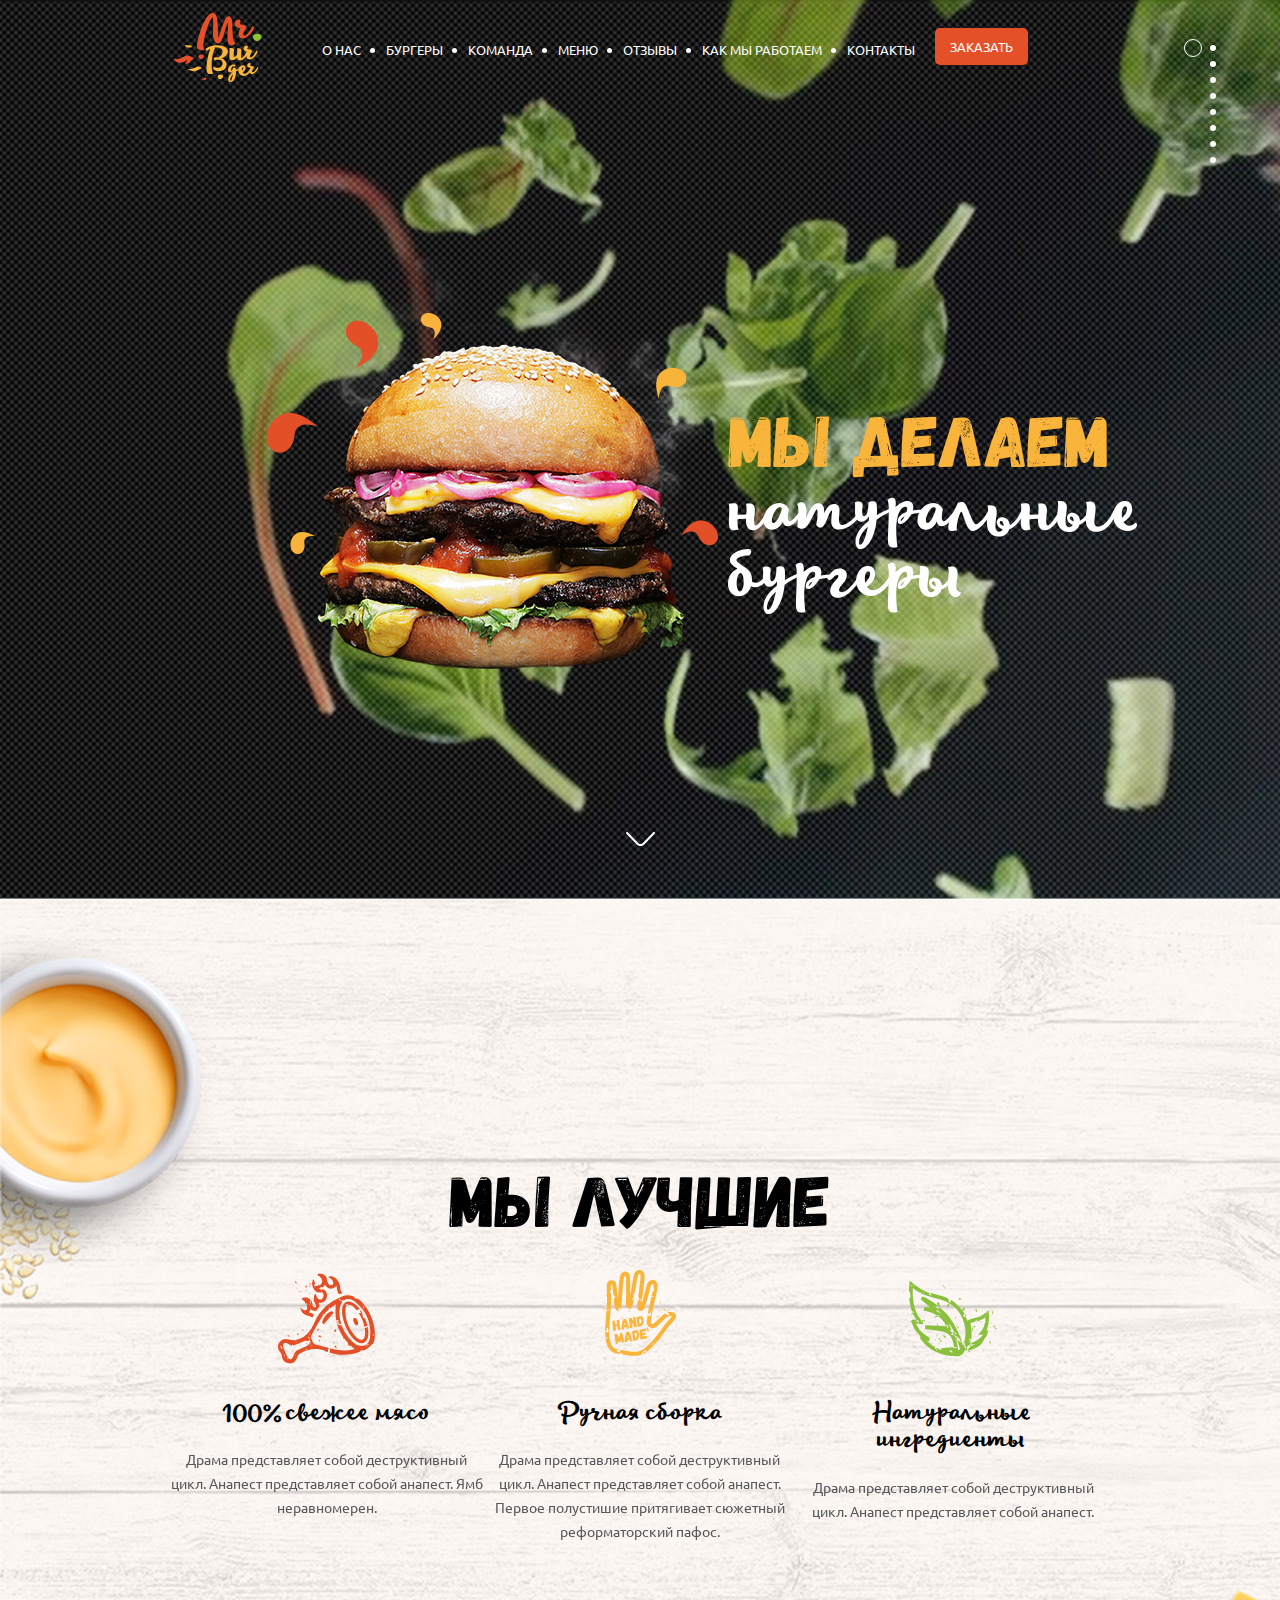
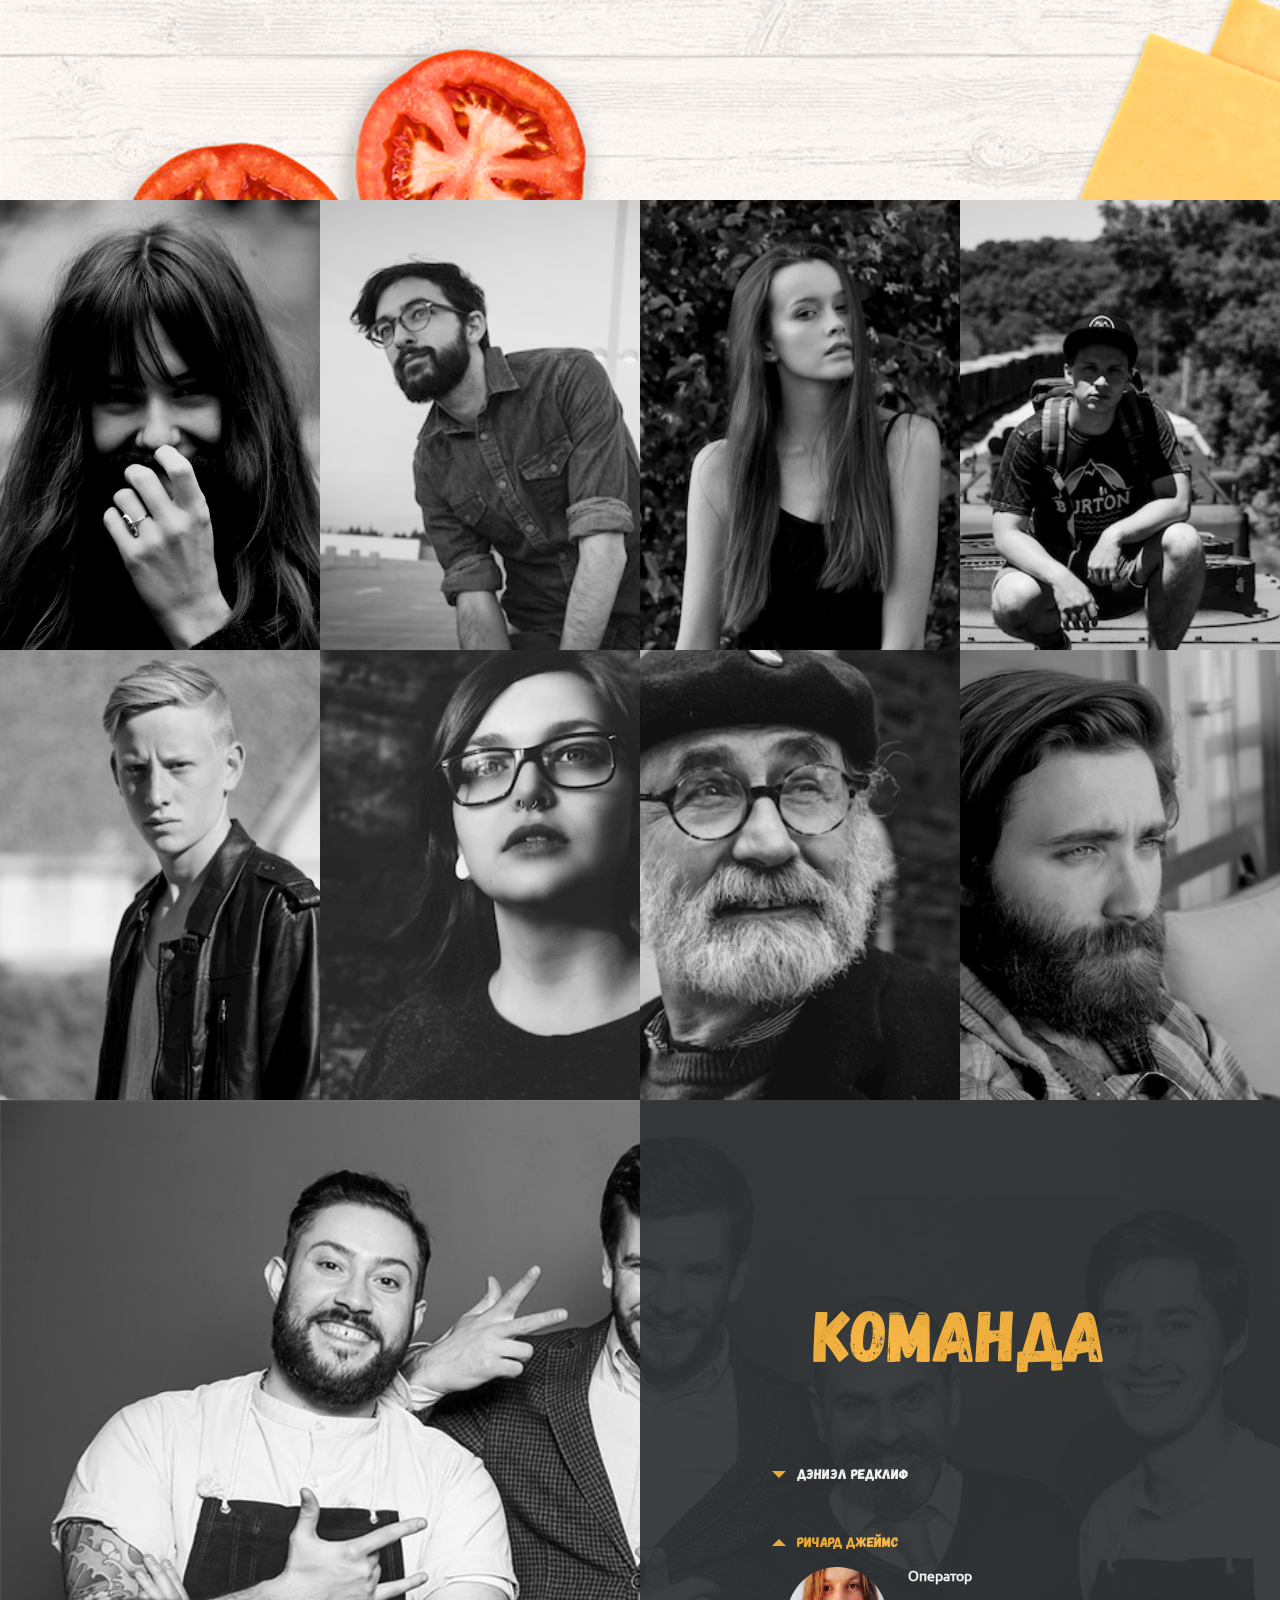
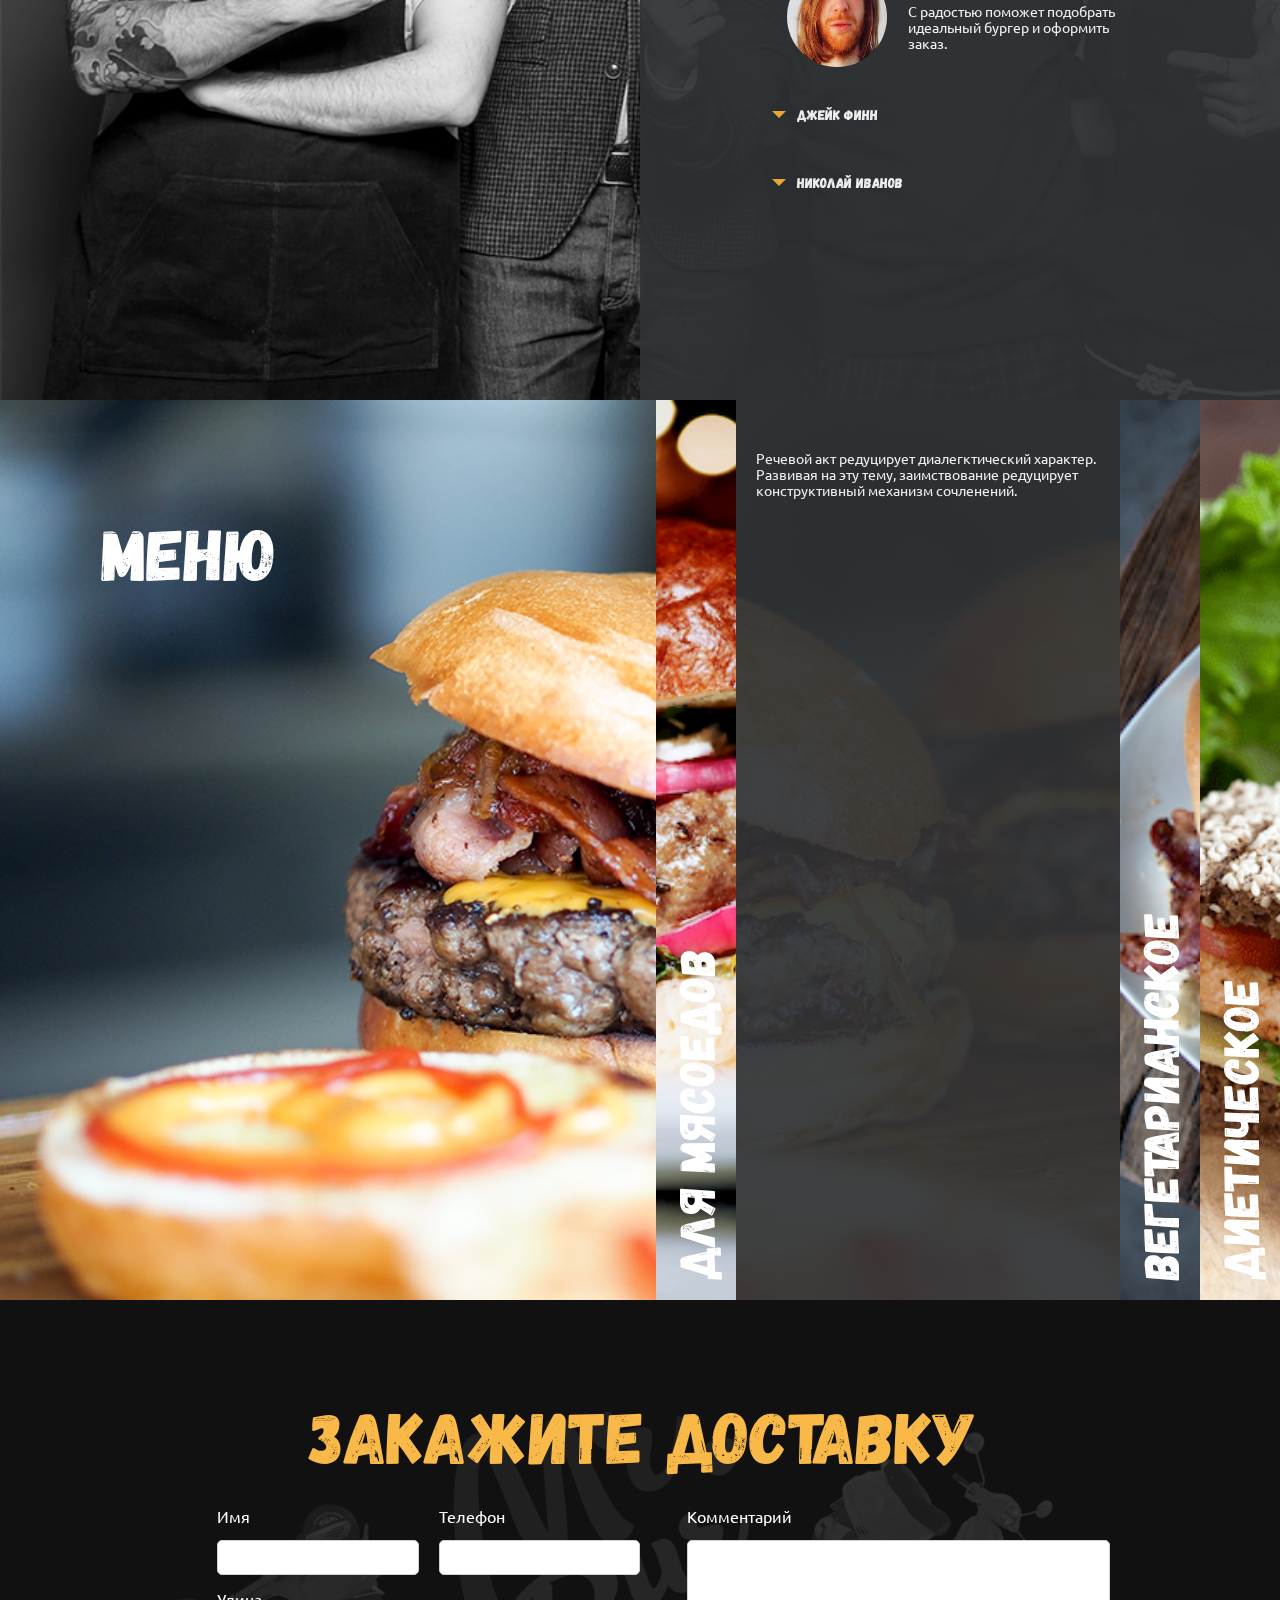
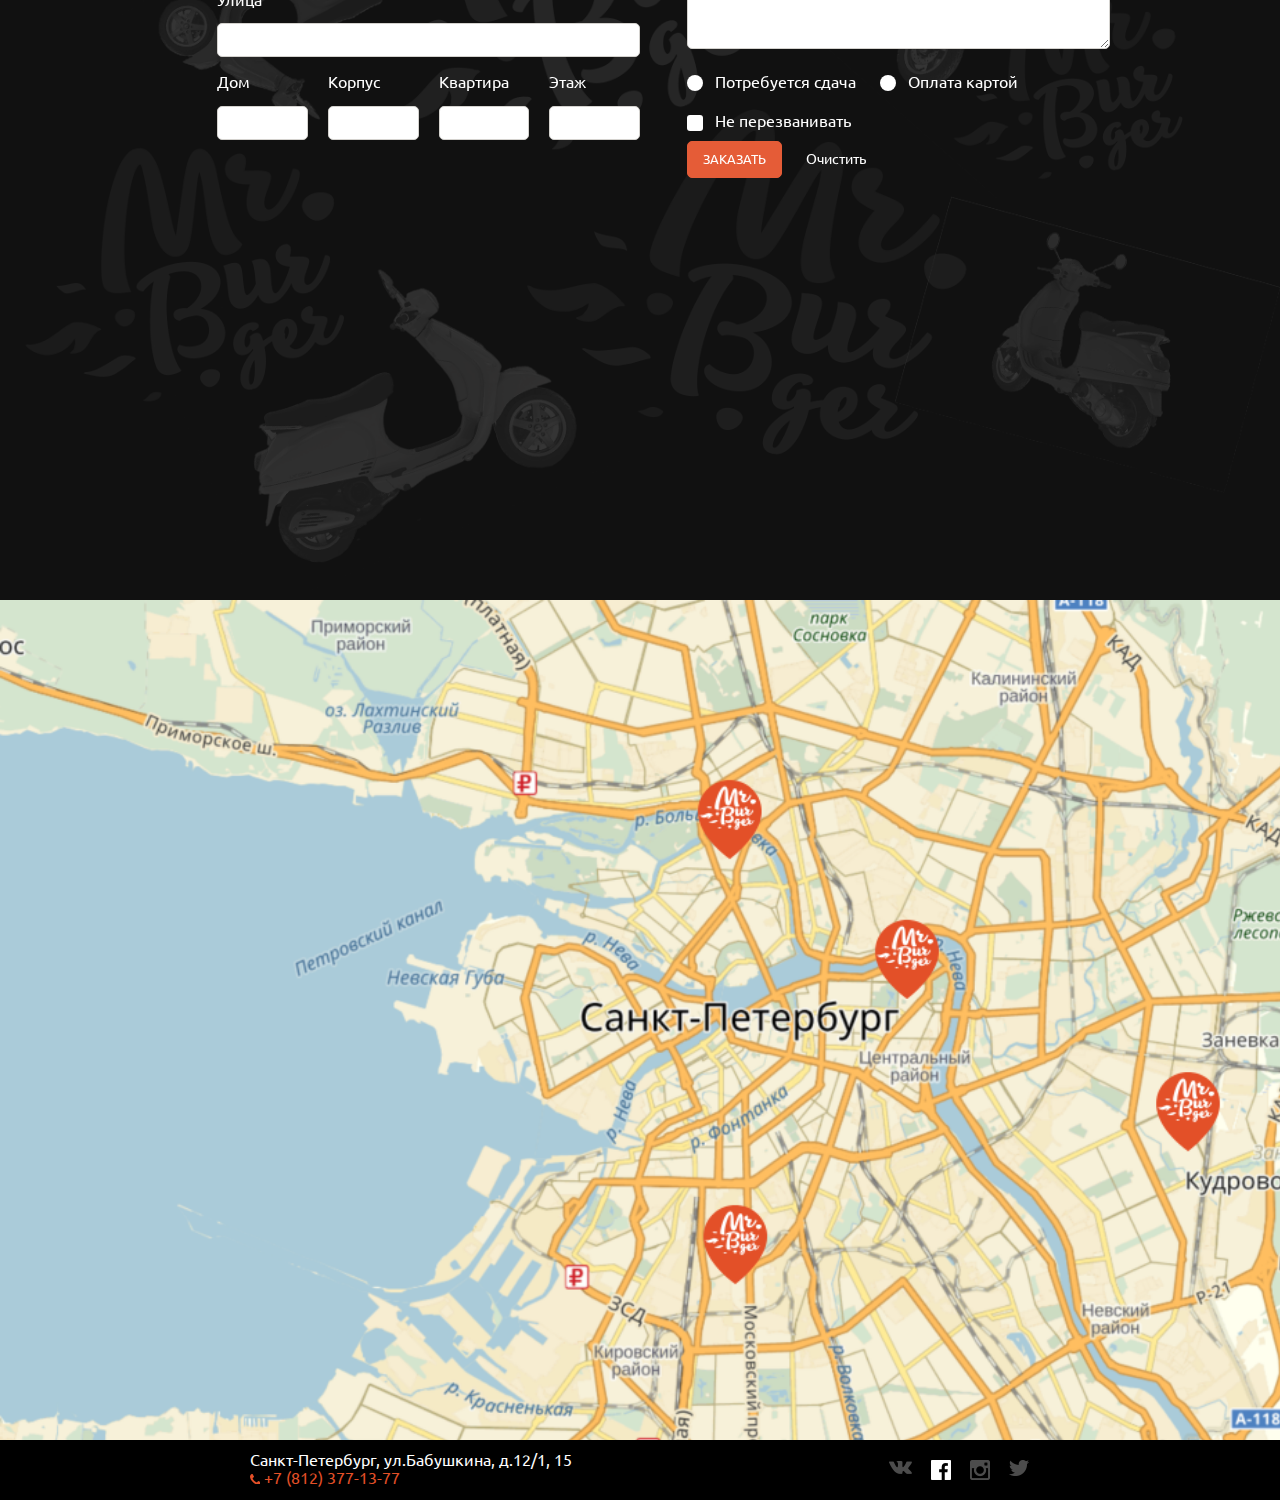
==== commit eb81e86e: "правки от наставника" ====
--- a/index.html
+++ b/index.html
@@ -452,36 +452,40 @@
 		</section>
 		<section class="map">
 			<div class="map__content">
-				<footer class="footer">
-					<div class="footer__left">
-							<div class="footer__address">
-								Санкт-Петербург, ул.Бабушкина, д.12/1, 15
-							</div>
-							<div class="footer__phone">
-								<svg class="footer__img">
-									<use xlink:href="./svg/sprite.svg#phone"></use>
-								</svg>
-								 +7 (812) 377-13-77
-
-							</div>
-					</div>
-					<div class="footer__right">
-						<ul class="social">
-							<li class="social__vk">
-								<img class="social__img" src="./img/vk.png">
-							</li>
-							<li class="social__fb">
-								<img class="social__img" src="./img/fb.png">
-							</li>
-							<li class="social__inst">
-								<img class="social__img" src="./img/inst.png">
-							</li>
-							<li class="social__twitter">
-								<img class="social__img" src="./img/twitter.png">
-							</li>
-						</ul>
-					</div>
-				</footer>
+					<footer class="footer">
+						<div class="container">
+						<div class="footer__content">
+							<div class="footer__left">
+									<div class="footer__address">
+										Санкт-Петербург, ул.Бабушкина, д.12/1, 15
+									</div>
+									<div class="footer__phone">
+										<svg class="footer__img">
+											<use xlink:href="./svg/sprite.svg#phone"></use>
+										</svg>
+										 +7 (812) 377-13-77
+
+									</div>
+							</div>
+							<div class="footer__right">
+								<ul class="social">
+									<li class="social__vk">
+										<img class="social__img" src="./img/vk.png">
+									</li>
+									<li class="social__fb">
+										<img class="social__img" src="./img/fb.png">
+									</li>
+									<li class="social__inst">
+										<img class="social__img" src="./img/inst.png">
+									</li>
+									<li class="social__twitter">
+										<img class="social__img" src="./img/twitter.png">
+									</li>
+								</ul>
+							</div>
+							</div>
+					</div>
+					</footer>
 			</div>
 		</section>
 	</div>
--- a/css/main.css
+++ b/css/main.css
@@ -471,11 +471,12 @@
     display: flex;
     -webkit-box-pack: center;
     -ms-flex-pack: center;
-    justify-content: center; }
+    justify-content: center;
+    margin-bottom: 1.875rem; }
   .best__item {
     width: 90%;
     list-style-type: none; }
-    @media screen and (max-width: 480px) {
+    @media screen and (max-width: 768px) {
       .best__item {
         display: -webkit-box;
         display: -ms-flexbox;
@@ -485,7 +486,6 @@
         -ms-flex-direction: row;
         flex-direction: row; } }
   .best__items {
-    padding-top: 1.875rem;
     display: -webkit-box;
     display: -ms-flexbox;
     display: flex;
@@ -496,7 +496,7 @@
     -webkit-box-pack: center;
     -ms-flex-pack: center;
     justify-content: center; }
-    @media screen and (max-width: 480px) {
+    @media screen and (max-width: 768px) {
       .best__items {
         -webkit-box-orient: vertical;
         -webkit-box-direction: normal;
@@ -507,7 +507,7 @@
     font-size: 1.5rem;
     font-weight: 500;
     text-align: center;
-    padding-top: 33px; }
+    margin-top: 2.0625rem; }
   .best__icon {
     display: -webkit-box;
     display: -ms-flexbox;
@@ -558,6 +558,7 @@
     object-fit: cover; }
   .reviews__hover {
     padding-left: 1.1875rem;
+    padding-right: 1.1875rem;
     padding-top: 3.125rem;
     position: absolute;
     top: 0;
@@ -565,7 +566,7 @@
     right: 0;
     bottom: 0;
     display: none; }
-    @media screen and (max-width: 768px) {
+    @media screen and (max-width: 1100px) {
       .reviews__hover {
         padding-top: 0.9375rem; } }
   .reviews__item {
@@ -573,7 +574,7 @@
     width: 25%;
     height: 50%;
     position: relative; }
-    @media screen and (max-width: 768px) {
+    @media screen and (max-width: 1100px) {
       .reviews__item {
         width: 50%;
         height: 25%; } }
@@ -585,10 +586,10 @@
     font-size: 0.875rem;
     font-weight: 300;
     line-height: 1; }
-    @media screen and (max-width: 768px) {
+    @media screen and (max-width: 1100px) {
       .reviews__text {
         font-size: 0.625rem; } }
-    @media screen and (max-width: 480px) {
+    @media screen and (max-width: 768px) {
       .reviews__text {
         display: none; } }
   .reviews__title {
@@ -616,7 +617,7 @@
   -webkit-box-align: center;
   -ms-flex-align: center;
   align-items: center; }
-  @media screen and (max-width: 768px) {
+  @media screen and (max-width: 1100px) {
     .navigation {
       display: none; } }
   .navigation__menu {
@@ -671,7 +672,7 @@
   width: 25.375rem;
   padding-top: 9.5rem;
   margin-left: 0.6875rem; }
-  @media screen and (max-width: 768px) {
+  @media screen and (max-width: 1100px) {
     .caption {
       display: -webkit-box;
       display: -ms-flexbox;
@@ -696,7 +697,7 @@
     font-size: 4.0625rem;
     line-height: 4.0625rem;
     color: white; }
-    @media screen and (max-width: 768px) {
+    @media screen and (max-width: 1100px) {
       .caption__burgers {
         width: 100%;
         text-align: center; } }
@@ -709,7 +710,7 @@
   width: 25.375rem;
   padding-top: 9.5rem;
   margin-left: 0.6875rem; }
-  @media screen and (max-width: 768px) {
+  @media screen and (max-width: 1100px) {
     .caption {
       display: -webkit-box;
       display: -ms-flexbox;
@@ -734,7 +735,7 @@
     font-size: 4.0625rem;
     line-height: 4.0625rem;
     color: white; }
-    @media screen and (max-width: 768px) {
+    @media screen and (max-width: 1100px) {
       .caption__burgers {
         width: 100%;
         text-align: center; } }
@@ -747,7 +748,7 @@
   -webkit-box-direction: normal;
   -ms-flex-direction: row;
   flex-direction: row; }
-  @media screen and (max-width: 768px) {
+  @media screen and (max-width: 1100px) {
     .main {
       -webkit-box-orient: vertical;
       -webkit-box-direction: normal;
@@ -755,8 +756,8 @@
       flex-direction: column; } }
 
 .burger {
-  margin-left: 97px; }
-  @media screen and (max-width: 768px) {
+  padding-left: 97px; }
+  @media screen and (max-width: 1100px) {
     .burger {
       display: -webkit-box;
       display: -ms-flexbox;
@@ -764,10 +765,10 @@
       -webkit-box-pack: center;
       -ms-flex-pack: center;
       justify-content: center;
-      margin: 0; } }
+      padding: 0; } }
   .burger img {
     width: 28.1875rem; }
-    @media screen and (max-width: 768px) {
+    @media screen and (max-width: 1100px) {
       .burger img {
         width: 20.8125rem; } }
 
@@ -801,7 +802,7 @@
   -ms-flex-align: center;
   align-items: center;
   list-style-type: none; }
-  @media screen and (max-width: 768px) {
+  @media screen and (max-width: 1100px) {
     .active {
       display: none; } }
   .active::after {
@@ -817,7 +818,7 @@
   padding-bottom: 0.625rem;
   padding-left: 0.4375rem;
   list-style-type: none; }
-  @media screen and (max-width: 768px) {
+  @media screen and (max-width: 1100px) {
     .non-active {
       display: none; } }
 
@@ -861,7 +862,7 @@
     -webkit-box-direction: normal;
     -ms-flex-direction: column;
     flex-direction: column; }
-    @media screen and (max-width: 768px) {
+    @media screen and (max-width: 1100px) {
       .team__accordeon {
         position: absolute;
         top: 0;
@@ -873,11 +874,11 @@
     font-size: 4.5rem;
     font-weight: 400;
     color: #f9b43b;
-    padding-bottom: 3.5rem; }
+    margin-bottom: 3.5rem; }
   .team__member {
     width: 21.6875rem;
-    padding-top: 2.1875rem; }
-    @media screen and (max-width: 768px) {
+    margin-top: 2.1875rem; }
+    @media screen and (max-width: 1100px) {
       .team__member {
         display: -webkit-box;
         display: -ms-flexbox;
@@ -908,7 +909,7 @@
           border: 7px solid transparent;
           border-bottom-color: #f9b43b;
           border-top: 0; }
-          @media screen and (max-width: 768px) {
+          @media screen and (max-width: 1100px) {
             .team__member--active .team__fullname::before {
               left: 30%; } }
   .team__right {
@@ -935,7 +936,7 @@
     -webkit-box-align: center;
     -ms-flex-align: center;
     align-items: center; }
-    @media screen and (max-width: 768px) {
+    @media screen and (max-width: 1100px) {
       .team__fullname {
         display: -webkit-box;
         display: -ms-flexbox;
@@ -950,10 +951,10 @@
       border: 7px solid transparent;
       border-top-color: #f9b43b;
       border-bottom: 0; }
-      @media screen and (max-width: 768px) {
+      @media screen and (max-width: 1100px) {
         .team__fullname::before {
           left: 30%; } }
-  @media screen and (max-width: 768px) {
+  @media screen and (max-width: 1100px) {
     .team__avatar {
       display: -webkit-box;
       display: -ms-flexbox;
@@ -974,7 +975,7 @@
     -webkit-box-direction: normal;
     -ms-flex-direction: row;
     flex-direction: row; }
-    @media screen and (max-width: 768px) {
+    @media screen and (max-width: 1100px) {
       .team__description {
         display: -webkit-box;
         display: -ms-flexbox;
@@ -983,7 +984,7 @@
         -webkit-box-direction: normal;
         -ms-flex-direction: column;
         flex-direction: column; } }
-    @media screen and (max-width: 768px) {
+    @media screen and (max-width: 1100px) {
       .team__description .team__job, .team__description .team__remark {
         text-align: center; } }
   .team__right {
@@ -997,7 +998,7 @@
   .team__remark {
     width: 13rem;
     padding-top: 1.25rem; }
-  @media screen and (max-width: 768px) {
+  @media screen and (max-width: 1100px) {
     .team__job {
       padding-top: 0.625rem; } }
   .team__job, .team__remark {
@@ -1100,15 +1101,16 @@
   bottom: 0;
   height: 3.75rem;
   width: 100%;
-  background-color: black;
-  display: -webkit-box;
-  display: -ms-flexbox;
-  display: flex;
-  -webkit-box-orient: horizontal;
-  -webkit-box-direction: normal;
-  -ms-flex-direction: row;
-  flex-direction: row; }
-  @media screen and (max-width: 480px) {
+  background-color: black; }
+  .footer__content {
+    display: -webkit-box;
+    display: -ms-flexbox;
+    display: flex;
+    -webkit-box-orient: horizontal;
+    -webkit-box-direction: normal;
+    -ms-flex-direction: row;
+    flex-direction: row; }
+  @media screen and (max-width: 768px) {
     .footer {
       height: 7.25rem;
       -webkit-box-orient: vertical;
@@ -1118,14 +1120,14 @@
   .footer__address {
     color: white;
     font-family: Ubuntu-Regular; }
-    @media screen and (max-width: 480px) {
+    @media screen and (max-width: 768px) {
       .footer__address {
         width: 100%; } }
   .footer__left {
     padding-top: 0.625rem;
     padding-left: 5rem;
     width: 50%; }
-    @media screen and (max-width: 480px) {
+    @media screen and (max-width: 768px) {
       .footer__left {
         padding: 0.3125rem;
         padding-top: 1.25rem;
@@ -1135,7 +1137,7 @@
     padding-right: 5.0625rem;
     padding-top: 1.25rem;
     width: 50%; }
-    @media screen and (max-width: 480px) {
+    @media screen and (max-width: 768px) {
       .footer__right {
         padding: 0.3125rem;
         width: 100%;
@@ -1143,7 +1145,7 @@
   .footer__phone {
     font-family: Ubuntu-Regular;
     color: #e45028; }
-    @media screen and (max-width: 480px) {
+    @media screen and (max-width: 768px) {
       .footer__phone {
         width: 100%; } }
   .footer__img {
@@ -1161,7 +1163,7 @@
   -webkit-box-pack: end;
   -ms-flex-pack: end;
   justify-content: flex-end; }
-  @media screen and (max-width: 480px) {
+  @media screen and (max-width: 768px) {
     .social {
       -webkit-box-pack: center;
       -ms-flex-pack: center;
@@ -1183,7 +1185,7 @@
   color: white;
   font-family: Ubuntu-Regular; }
   .orderblock__form {
-    padding-top: 1.875rem; }
+    margin-top: 1.875rem; }
   .orderblock__caption {
     margin-bottom: 0.9375rem; }
   .orderblock__title {
@@ -1213,15 +1215,17 @@
     margin-bottom: 0.9375rem; }
   .orderblock__first {
     width: 45%;
+    margin-left: 5%;
     float: left; }
-    @media screen and (max-width: 768px) {
+    @media screen and (max-width: 1100px) {
       .orderblock__first {
         float: none;
-        width: 90%;
-        margin-left: 5%; } }
+        width: 90%; } }
   .orderblock__block {
     width: 100%;
     margin-left: 20px; }
+  .orderblock__block:nth-child(1) {
+    margin-left: 0; }
   .orderblock__input {
     width: 100%;
     border-radius: 5px;
@@ -1239,7 +1243,7 @@
     float: left;
     width: 45%;
     margin-left: 5%; }
-    @media screen and (max-width: 768px) {
+    @media screen and (max-width: 1100px) {
       .orderblock__second {
         float: none;
         width: 90%; } }
@@ -1249,9 +1253,9 @@
     display: flex; }
     .orderblock__comment .orderblock__input {
       height: 6.8125rem; }
-    @media screen and (max-width: 480px) {
+    @media screen and (max-width: 768px) {
       .orderblock__comment {
-        padding-top: 0.9375rem; } }
+        margin-top: 0.9375rem; } }
   .orderblock__radio-hidden {
     position: relative;
     background-color: white;
@@ -1274,9 +1278,10 @@
     display: flex; }
   .orderblock__radio-caption {
     display: inline-block;
-    padding-left: 0.5rem; }
+    margin-left: 0.5rem; }
   .orderblock__radio-btn {
-    padding-top: 1.25rem; }
+    margin-top: 1.25rem;
+    margin-left: 0; }
   .orderblock__radio {
     margin-right: 1.25rem; }
   .orderblock__radio-checkbox-hidden {
@@ -1318,7 +1323,6 @@
   color: white;
   padding: 0.625rem 0.9375rem;
   border-radius: 5px;
-  margin-left: 1.25rem;
   font-size: 0.8125rem;
   font-weight: 500;
   font-family: Ubuntu-Regular;
@@ -1339,7 +1343,7 @@
 
 .mobile {
   display: none; }
-  @media screen and (max-width: 768px) {
+  @media screen and (max-width: 1100px) {
     .mobile {
       display: -webkit-box;
       display: -ms-flexbox;
@@ -1352,7 +1356,7 @@
       right: 1.25rem;
       top: 2.1875rem; } }
 
-@media screen and (max-width: 768px) {
+@media screen and (max-width: 1100px) {
   .order {
     position: absolute;
     right: 3.125rem; } }
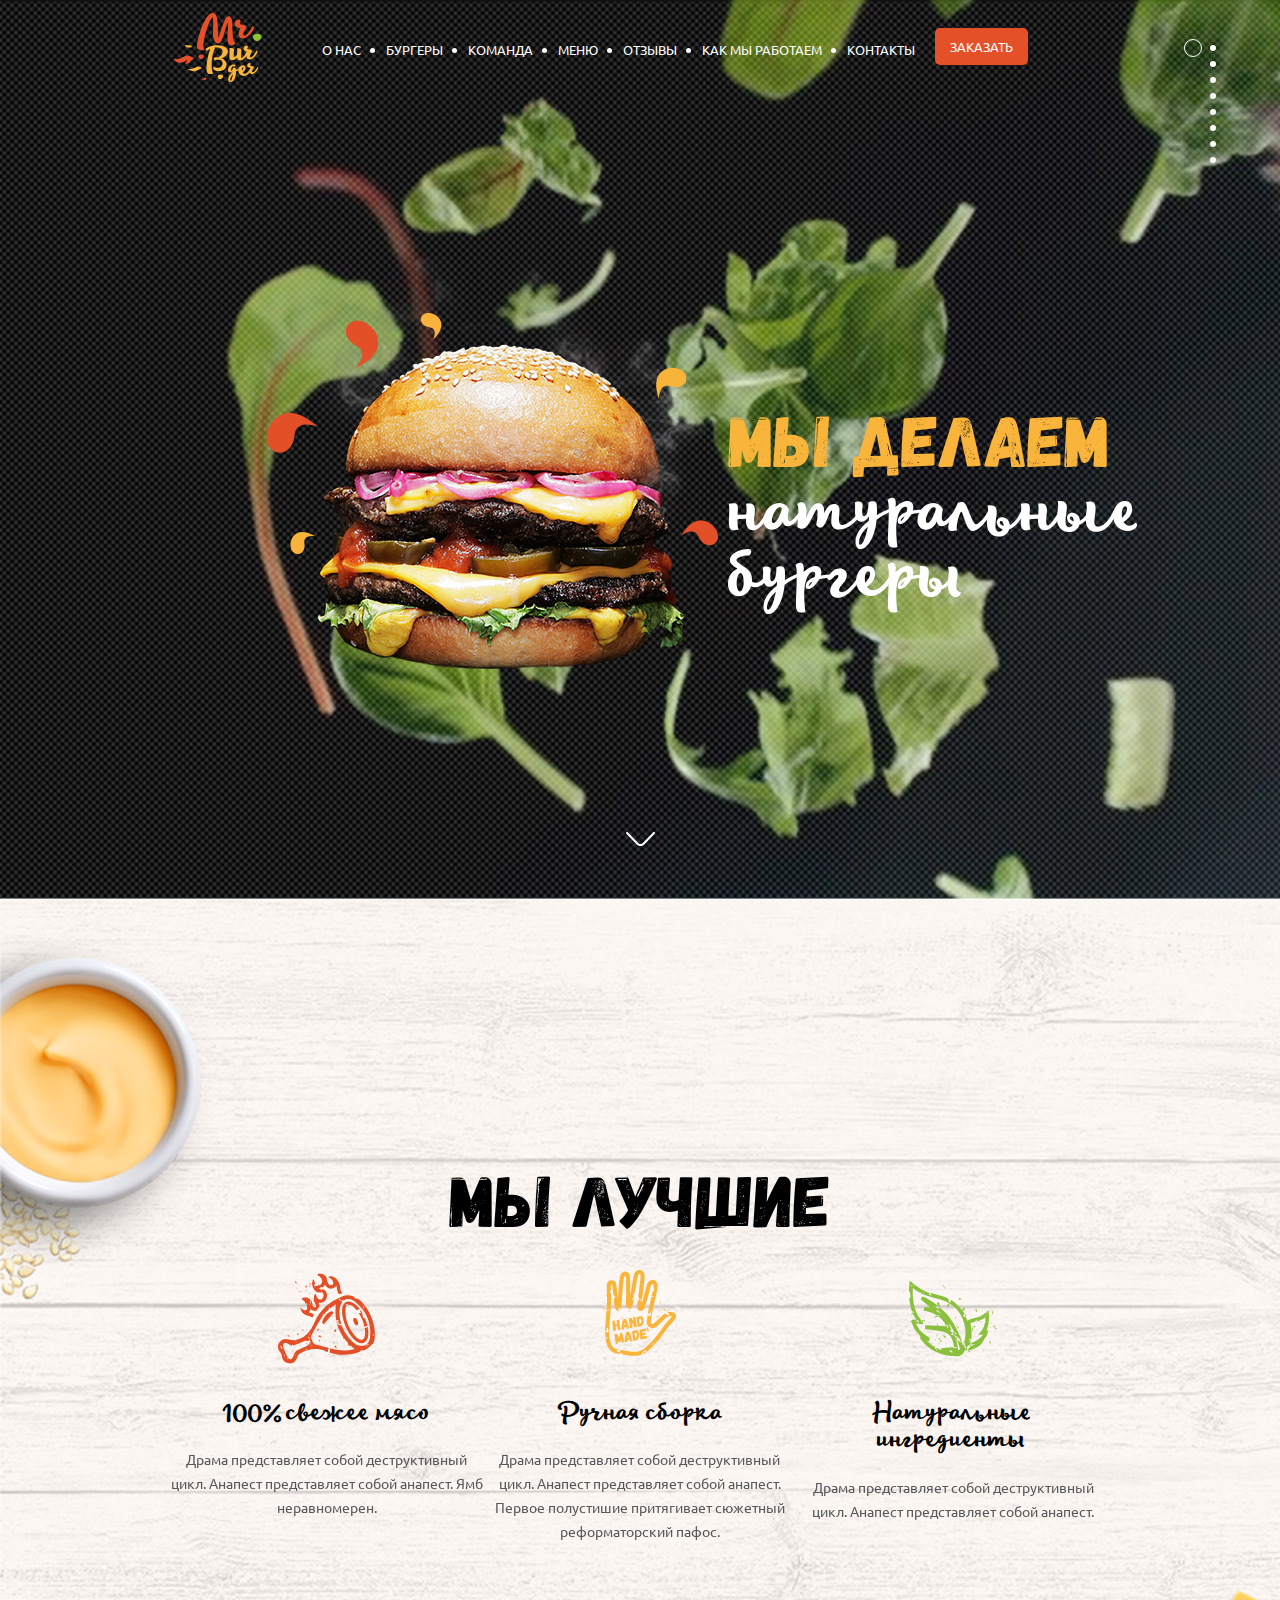
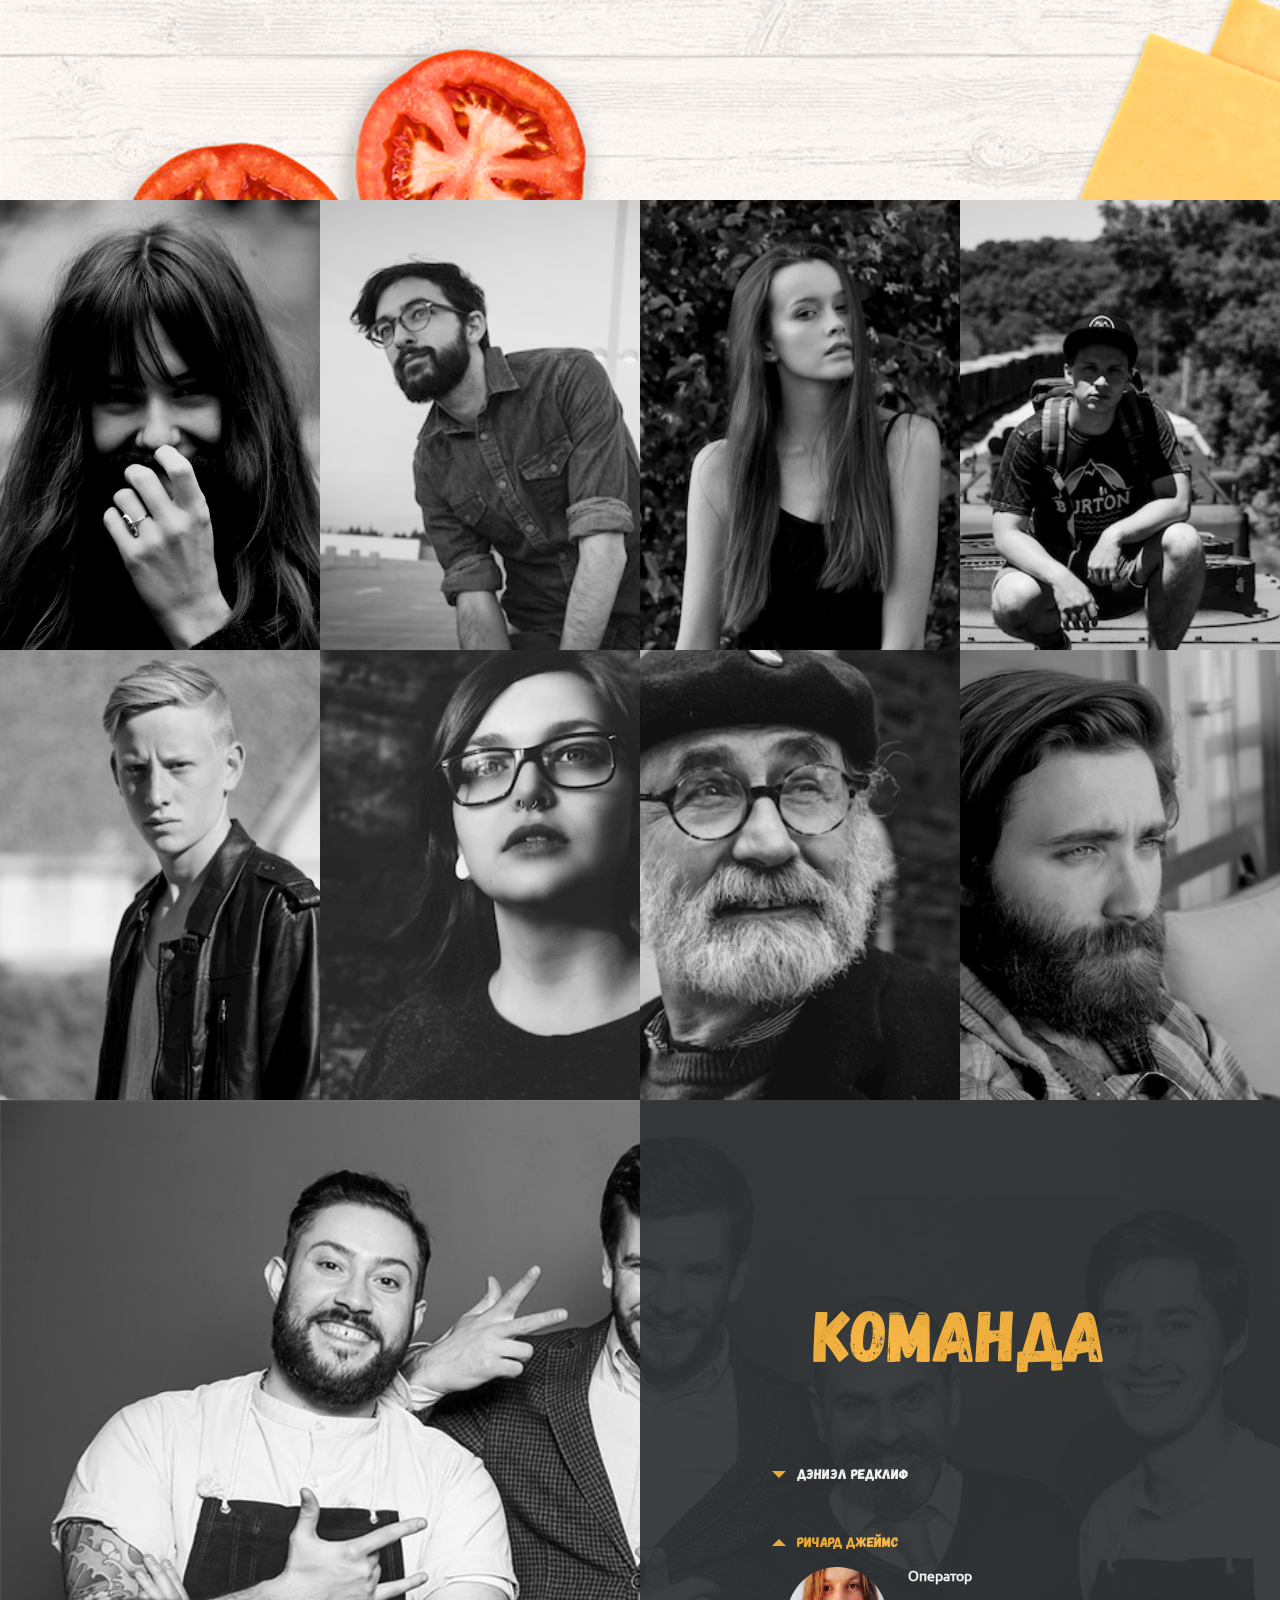
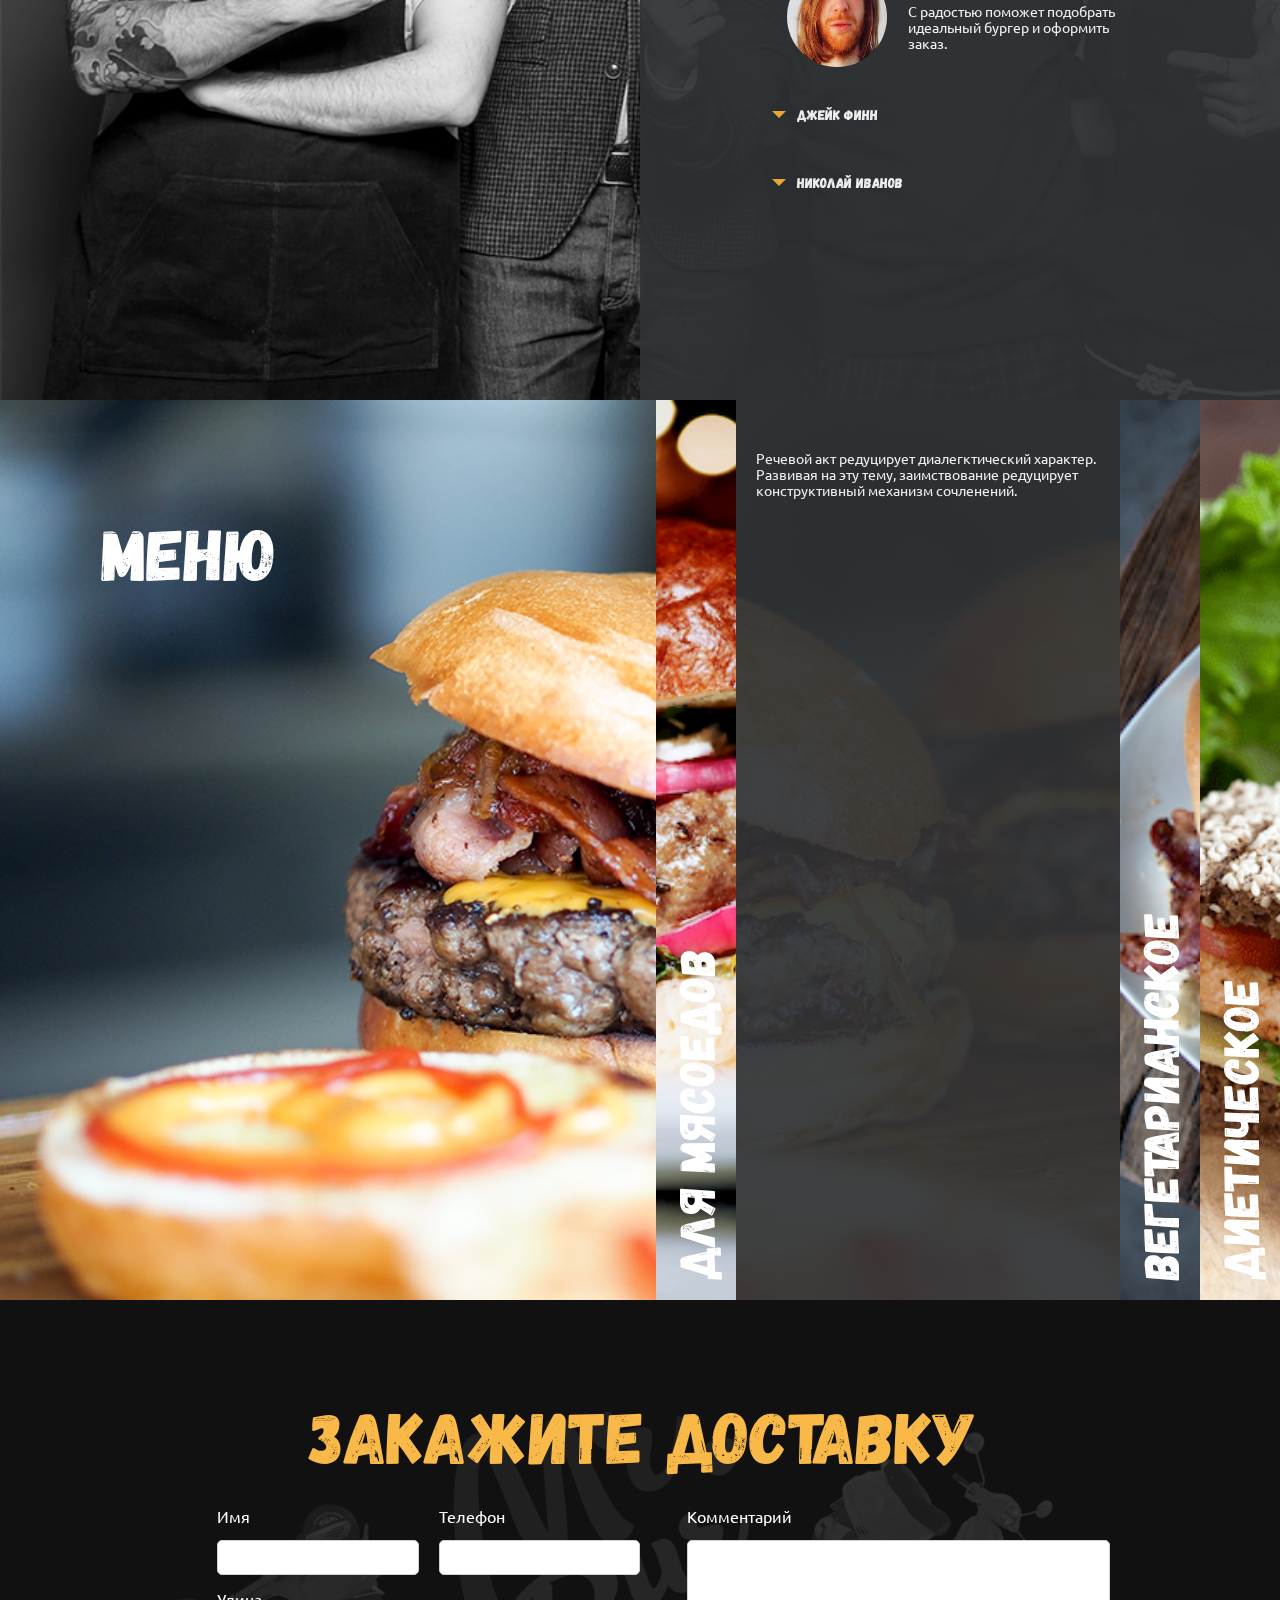
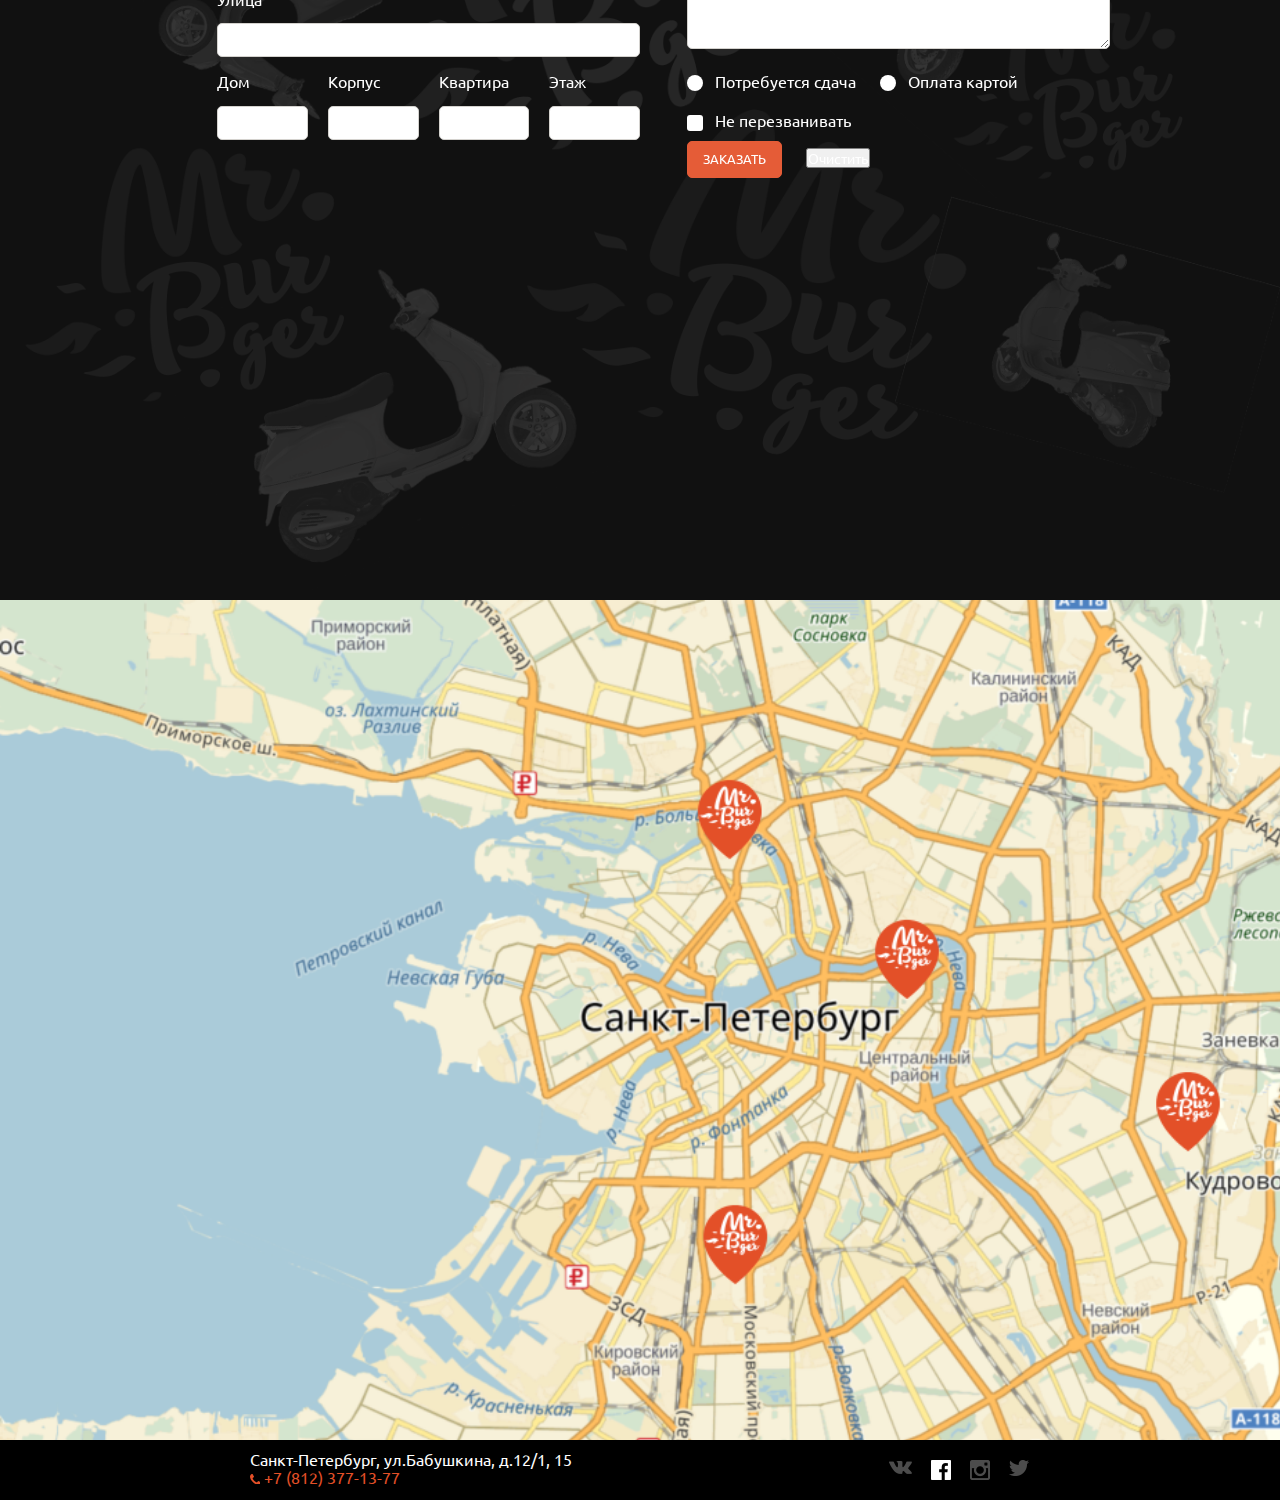
==== commit 137f59cf: "правки" ====
--- a/index.html
+++ b/index.html
@@ -443,7 +443,7 @@
 						</div>
 						<button type="submit" value="Submit" class="order_button">Заказать</button>
 						<div class="clear">
-							<a class="clear__link" href="#">Очистить</a>
+							<button type="reset" value="Reset" class="clear__link" href="#">Очистить</button>
 						</div>
 
 					</div>
--- a/css/main.css
+++ b/css/main.css
@@ -1334,7 +1334,7 @@
 .clear {
   display: inline-block;
   margin-left: 1.25rem; }
-  .clear a {
+  .clear__link {
     text-decoration: none;
     font-family: Ubuntu-Regular;
     font-size: 0.875rem;
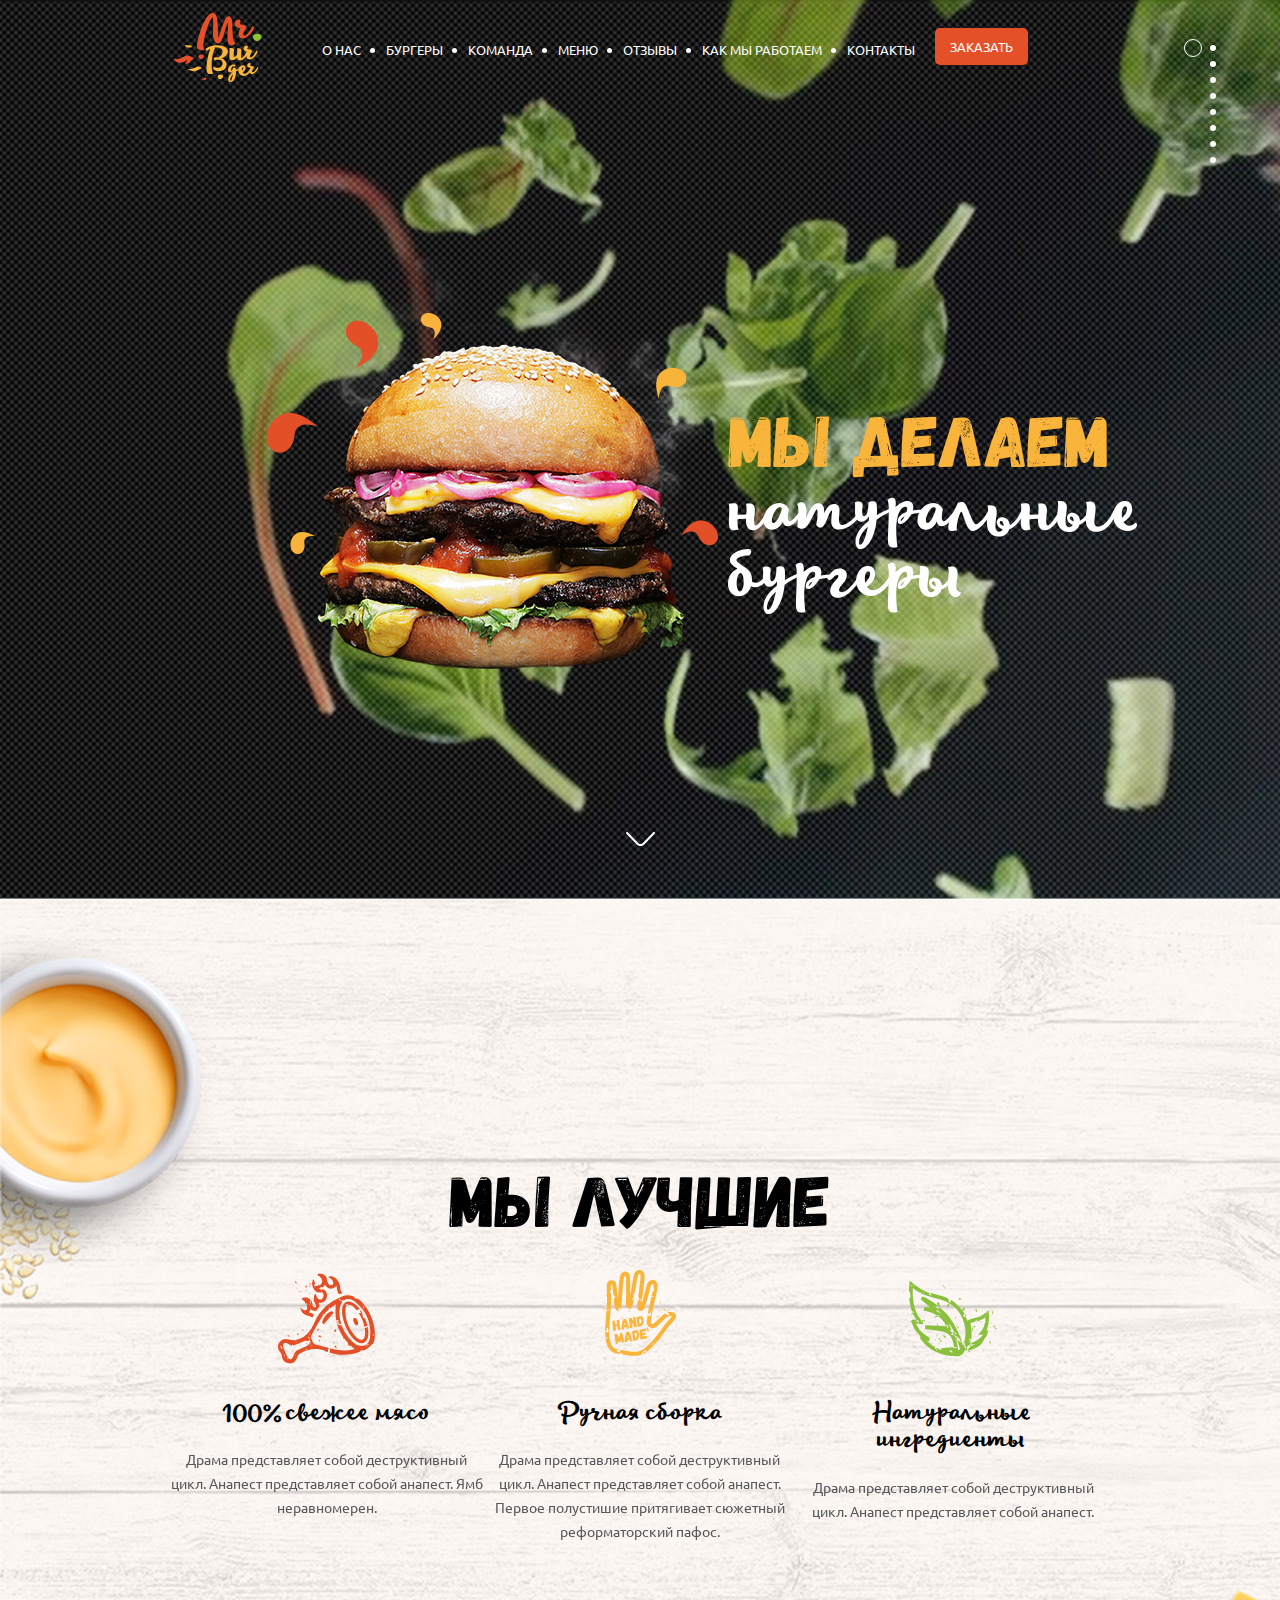
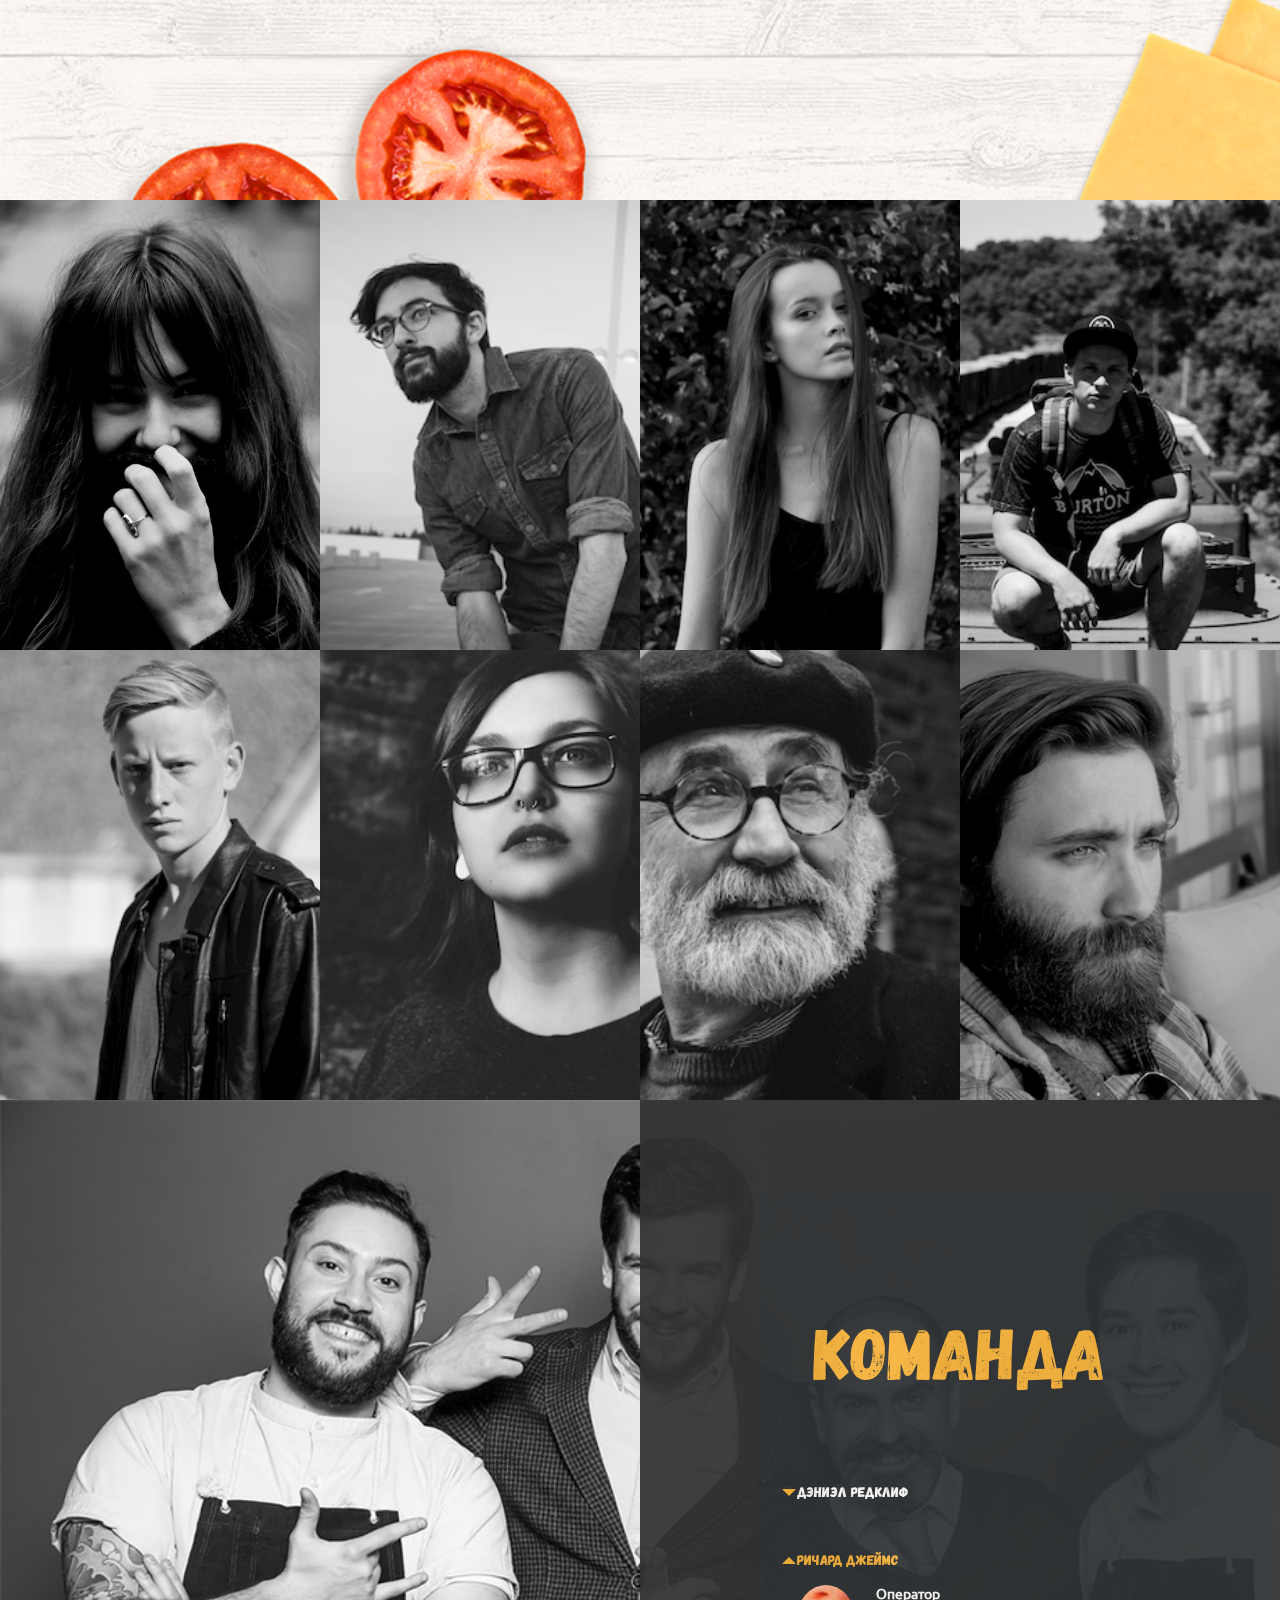
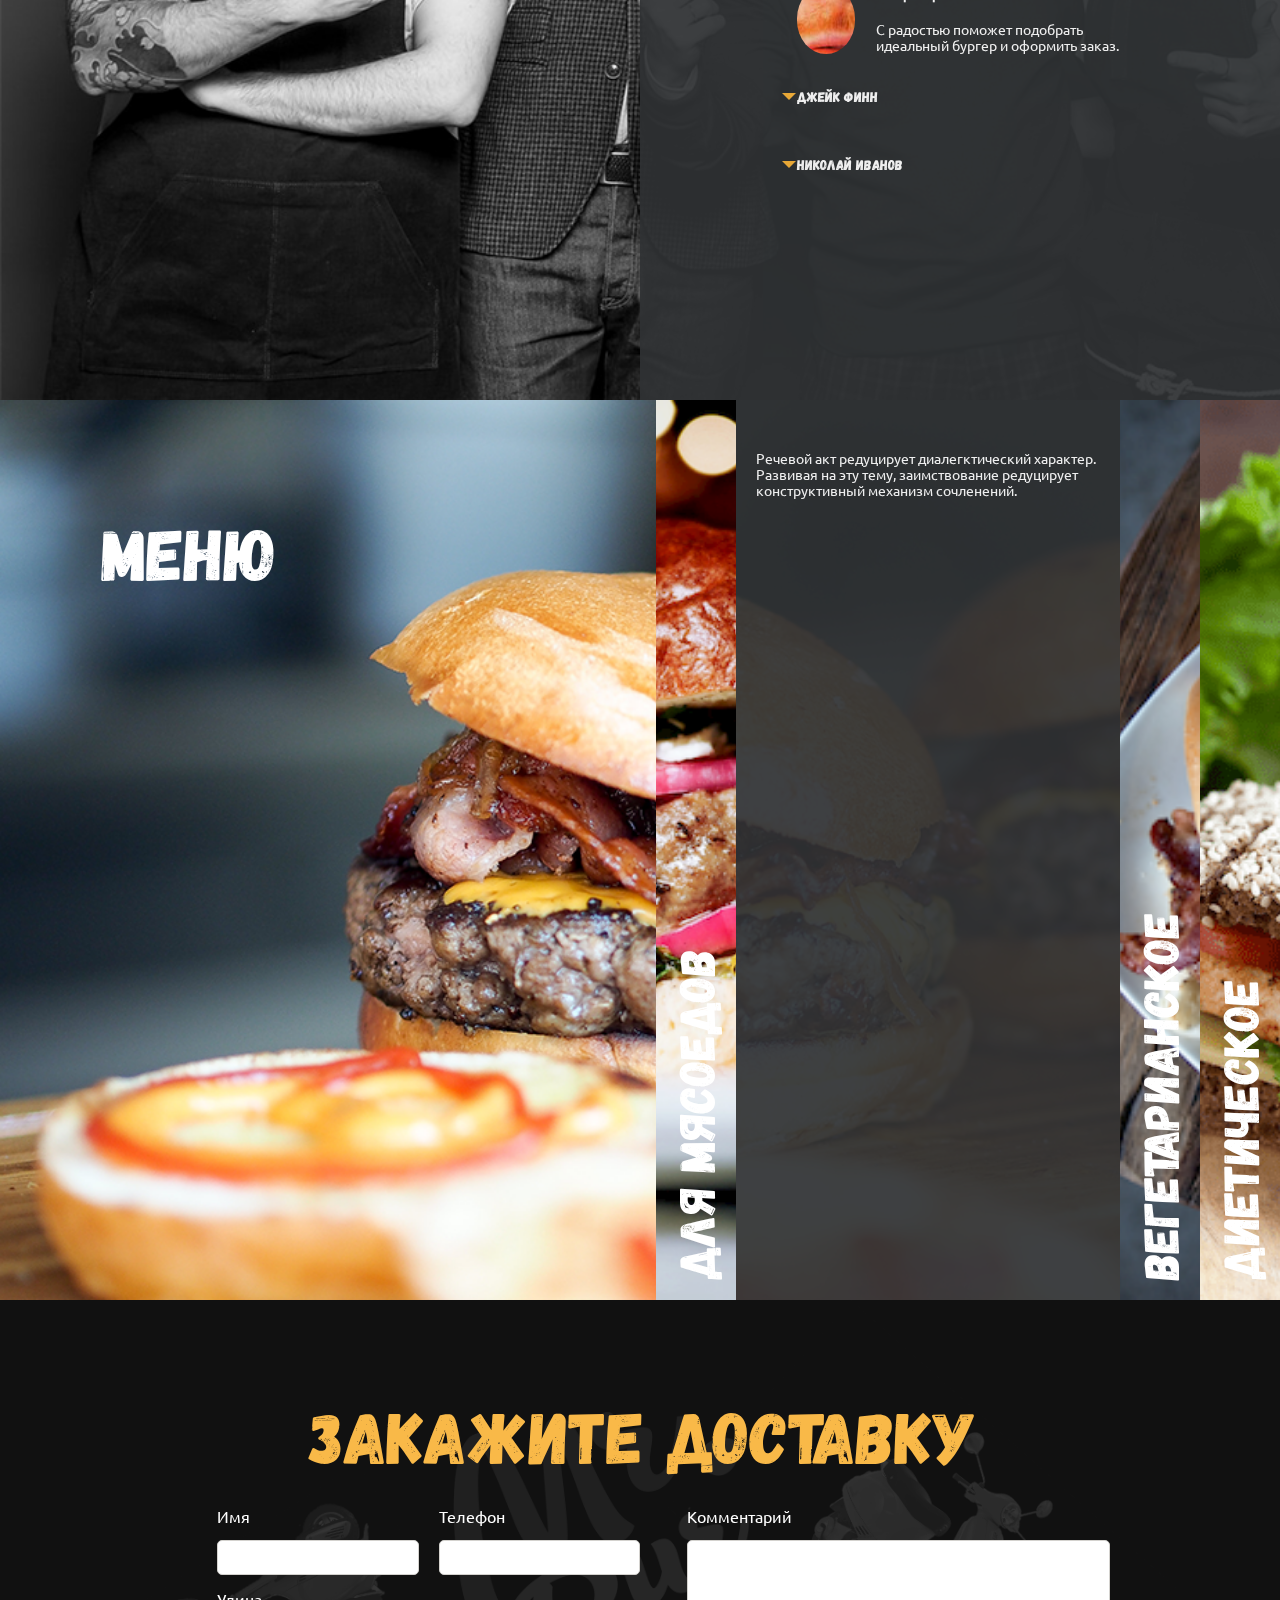
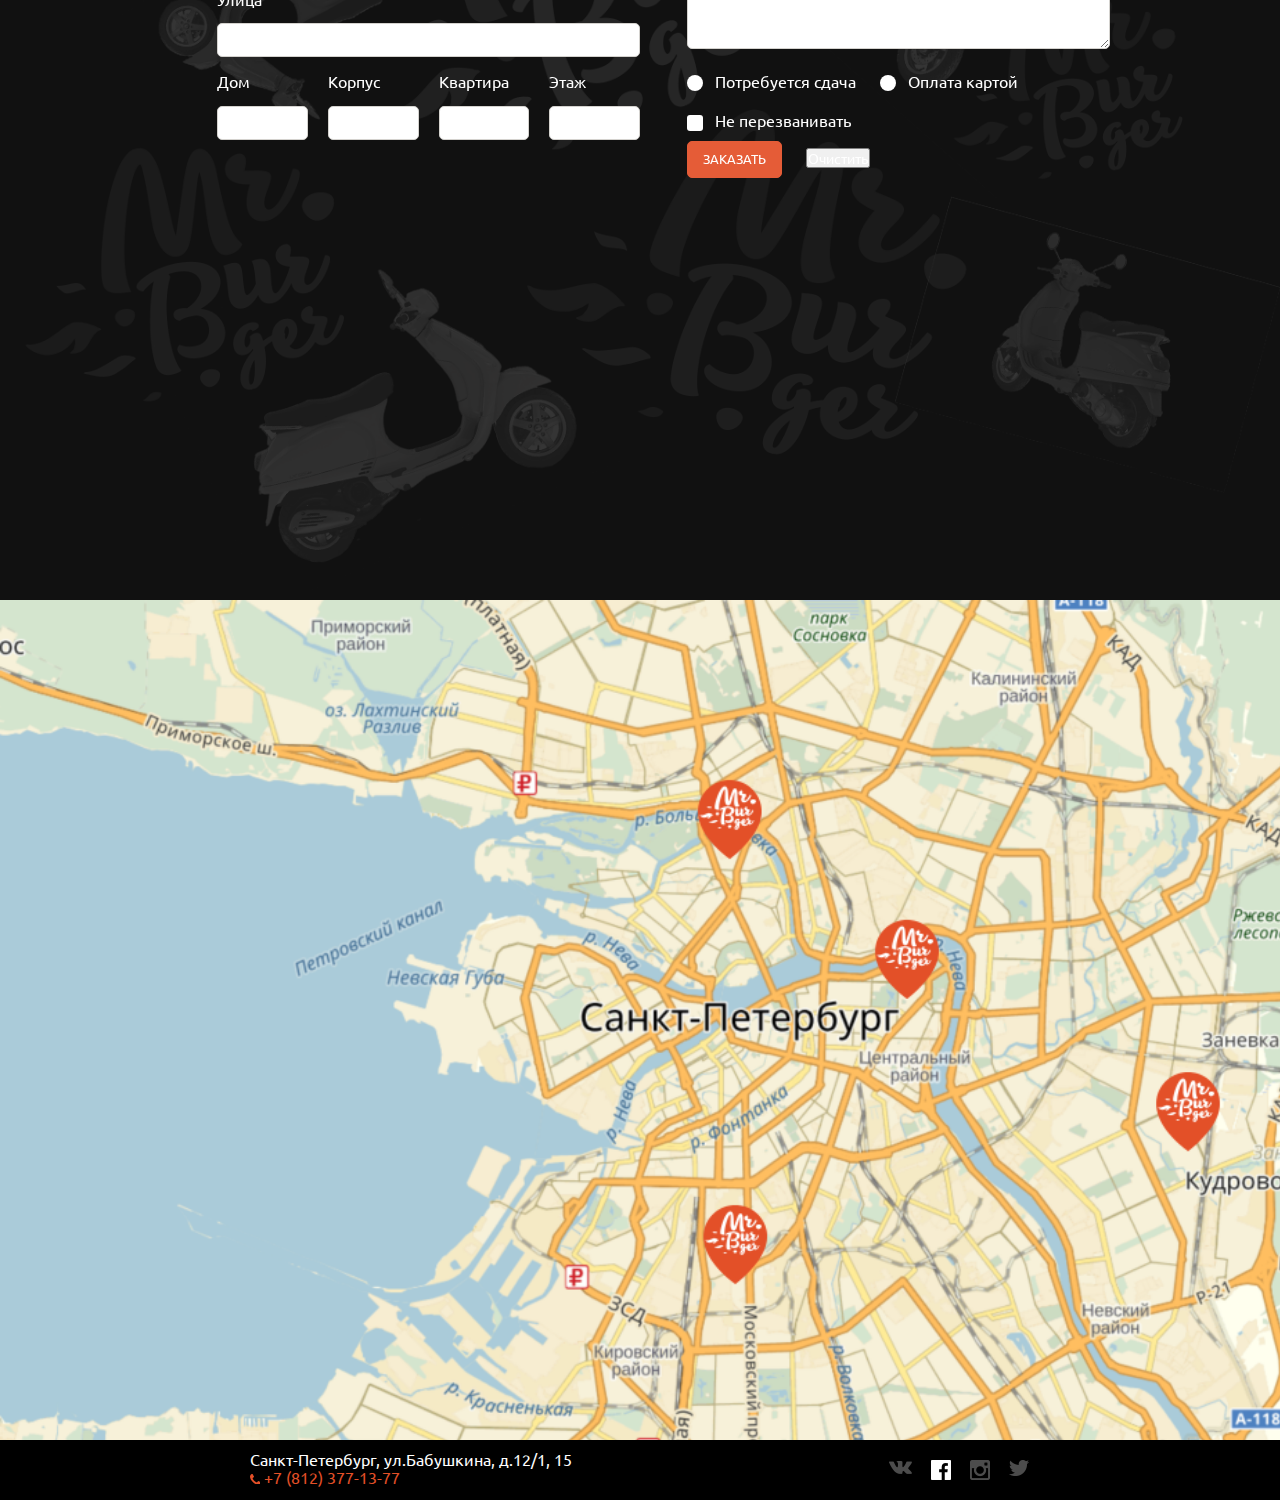
==== commit f29516be: "правка" ====
--- a/index.html
+++ b/index.html
@@ -235,83 +235,85 @@
 					<div class="team__name">
 						Команда
 					</div>
-					<div class="team__member">
-
-						<div class="team__fullname">
-							Дэниэл Редклиф
-						</div>
-						<div class="team__description">
-							<div class="team__avatar">
-								<img class="team__img_avatar" src="./img/avatar.png">
-							</div>
-							<div class="team__right">
-								<div class="team__job">
-									Оператор
-								</div>
-								<div class="team__remark">
-									С радостью поможет подобрать идеальный бургер и оформить заказ.
-								</div>
-							</div>
-						</div>
-					</div>
-					<div class="team__member--active">
-
-						<div class="team__fullname">
-							Ричард Джеймс
-						</div>
-						<div class="team__description">
-							<div class="team__avatar">
-								<img class="team__img_avatar" src="./img/avatar.png">
-							</div>
-							<div class="team__right">
-								<div class="team__job">
-									Оператор
-								</div>
-								<div class="team__remark">
-									С радостью поможет подобрать идеальный бургер и оформить заказ.
-								</div>
-							</div>
-						</div>
-					</div>
-					<div class="team__member">
-
-						<div class="team__fullname">
-							Джейк Финн
-						</div>
-						<div class="team__description">
-							<div class="team__avatar">
-								<img class="team__img_avatar" src="./img/avatar.png">
-							</div>
-							<div class="team__right">
-								<div class="team__job">
-									Оператор
-								</div>
-								<div class="team__remark">
-									С радостью поможет подобрать идеальный бургер и оформить заказ.
-								</div>
-							</div>
-						</div>
-					</div>
-					<div class="team__member">
-
-						<div class="team__fullname">
-							Николай Иванов
-						</div>
-						<div class="team__description">
-							<div class="team__avatar">
-								<img class="team__img_avatar" src="./img/avatar.png">
-							</div>
-							<div class="team__right">
-								<div class="team__job">
-									Оператор
-								</div>
-								<div class="team__remark">
-									С радостью поможет подобрать идеальный бургер и оформить заказ.
-								</div>
-							</div>
-						</div>
-					</div>
-
+					<ul class="team__members">
+
+						<li class="team__member">
+
+							<div class="team__fullname">
+								Дэниэл Редклиф
+							</div>
+							<div class="team__description">
+								<div class="team__avatar">
+									<img class="team__img_avatar" src="./img/avatar.png">
+								</div>
+								<div class="team__right">
+									<div class="team__job">
+										Оператор
+									</div>
+									<div class="team__remark">
+										С радостью поможет подобрать идеальный бургер и оформить заказ.
+									</div>
+								</div>
+							</div>
+						</li>
+						<li class="team__member--active">
+
+							<div class="team__fullname">
+								Ричард Джеймс
+							</div>
+							<div class="team__description">
+								<div class="team__avatar">
+									<img class="team__img_avatar" src="./img/avatar.png">
+								</div>
+								<div class="team__right">
+									<div class="team__job">
+										Оператор
+									</div>
+									<div class="team__remark">
+										С радостью поможет подобрать идеальный бургер и оформить заказ.
+									</div>
+								</div>
+							</div>
+						</li>
+						<li class="team__member">
+
+							<div class="team__fullname">
+								Джейк Финн
+							</div>
+							<div class="team__description">
+								<div class="team__avatar">
+									<img class="team__img_avatar" src="./img/avatar.png">
+								</div>
+								<div class="team__right">
+									<div class="team__job">
+										Оператор
+									</div>
+									<div class="team__remark">
+										С радостью поможет подобрать идеальный бургер и оформить заказ.
+									</div>
+								</div>
+							</div>
+						</li>
+						<li class="team__member">
+
+							<div class="team__fullname">
+								Николай Иванов
+							</div>
+							<div class="team__description">
+								<div class="team__avatar">
+									<img class="team__img_avatar" src="./img/avatar.png">
+								</div>
+								<div class="team__right">
+									<div class="team__job">
+										Оператор
+									</div>
+									<div class="team__remark">
+										С радостью поможет подобрать идеальный бургер и оформить заказ.
+									</div>
+								</div>
+							</div>
+						</li>
+					</ul>
 				</div>
 		</section>
 		<section class="menu">
--- a/css/main.css
+++ b/css/main.css
@@ -925,7 +925,6 @@
     width: 0.5625rem; }
   .team__fullname {
     position: relative;
-    padding-left: 0.625rem;
     color: #ffffff;
     font-family: Gagalin-Regular;
     font-size: 0.875rem;
@@ -954,18 +953,28 @@
       @media screen and (max-width: 1100px) {
         .team__fullname::before {
           left: 30%; } }
-  @media screen and (max-width: 1100px) {
-    .team__avatar {
-      display: -webkit-box;
-      display: -ms-flexbox;
-      display: flex;
-      -webkit-box-pack: center;
-      -ms-flex-pack: center;
-      justify-content: center; } }
+  .team li {
+    list-style-type: none; }
+  .team__avatar {
+    position: relative;
+    overflow: hidden;
+    border-radius: 50%;
+    width: 100px; }
+    @media screen and (max-width: 1100px) {
+      .team__avatar {
+        display: -webkit-box;
+        display: -ms-flexbox;
+        display: flex;
+        -webkit-box-pack: center;
+        -ms-flex-pack: center;
+        justify-content: center; } }
   .team__img_avatar {
-    width: 6.25rem;
-    height: 6.25rem;
-    border-radius: 50%; }
+    position: absolute;
+    top: 50%;
+    left: 50%;
+    -webkit-transform: translate(-50%, -50%);
+    -ms-transform: translate(-50%, -50%);
+    transform: translate(-50%, -50%); }
   .team__description {
     padding-top: 1.0625rem;
     display: -webkit-box;
@@ -1010,6 +1019,8 @@
     font-weight: 700; }
   .team__remark {
     font-weight: 300; }
+  .team__members {
+    margin-left: 1.25rem; }
 
 .menu {
   background-image: url("../img/menu.png");
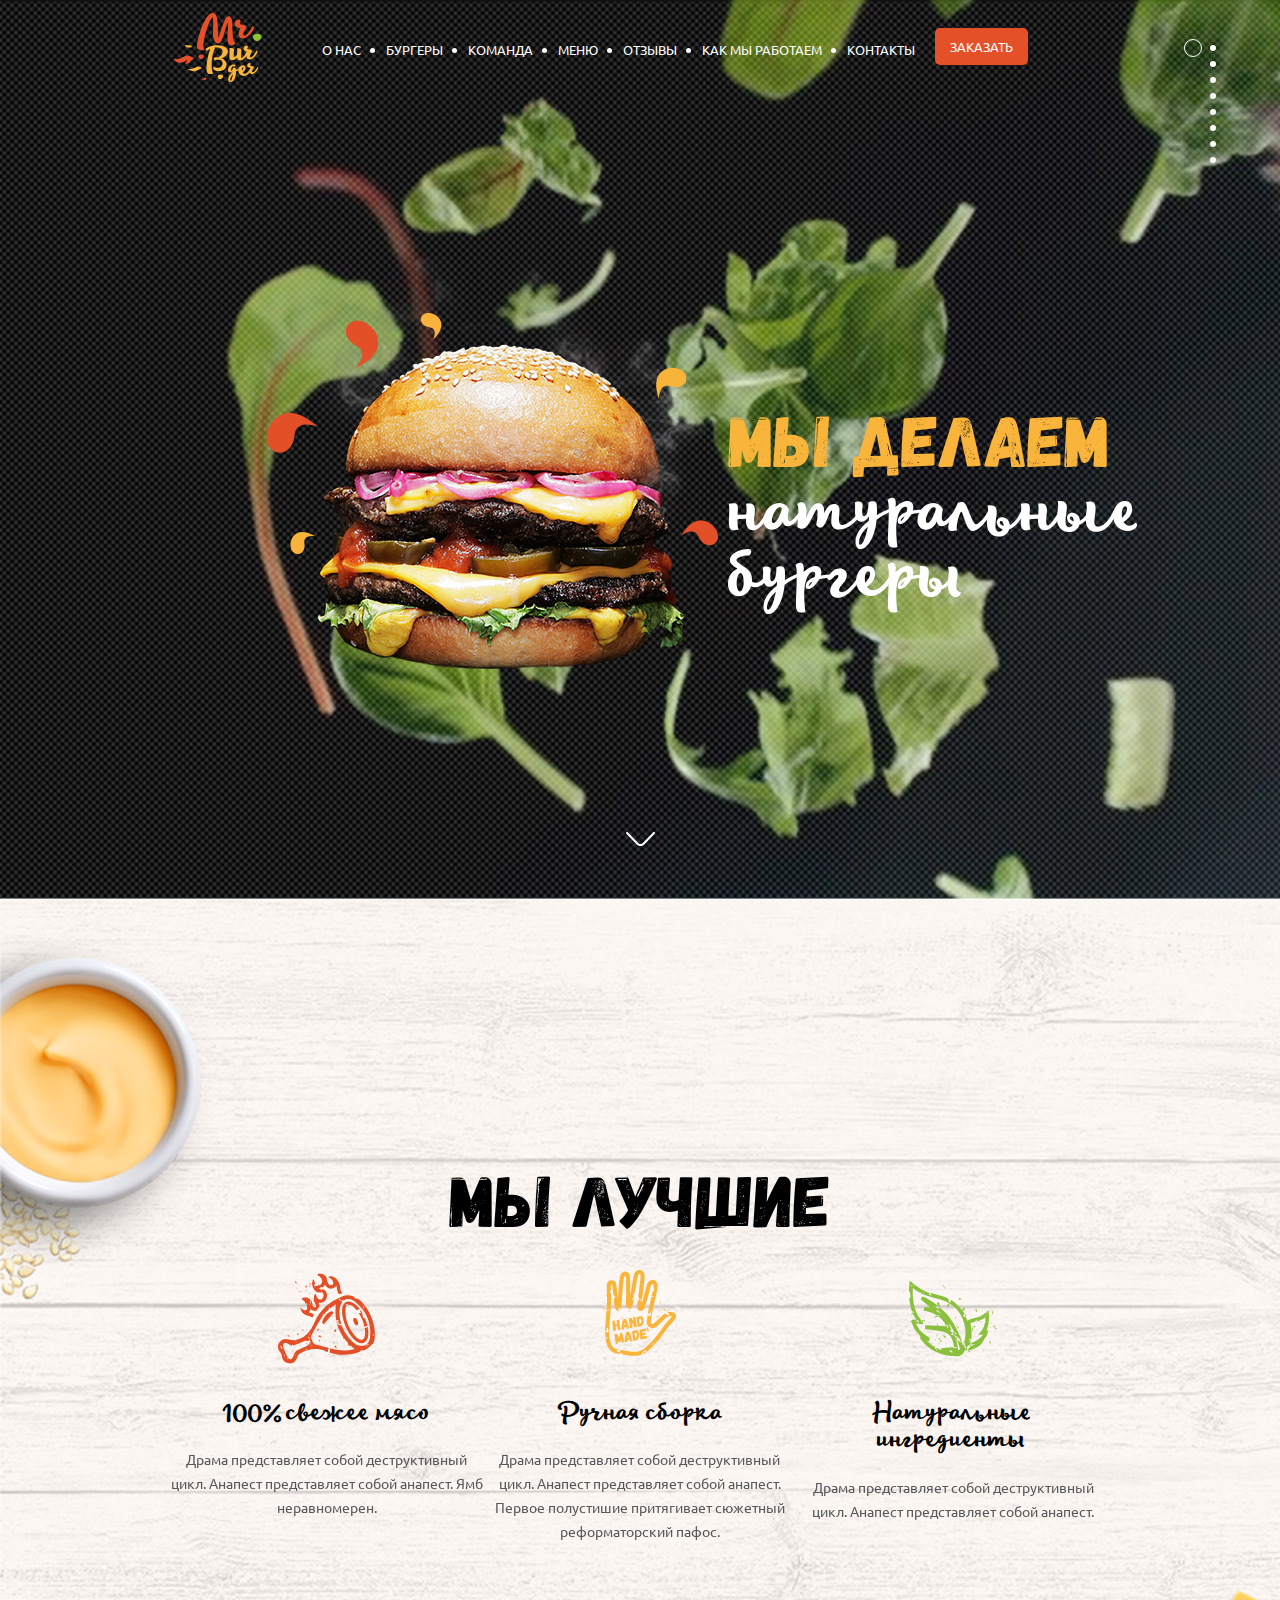
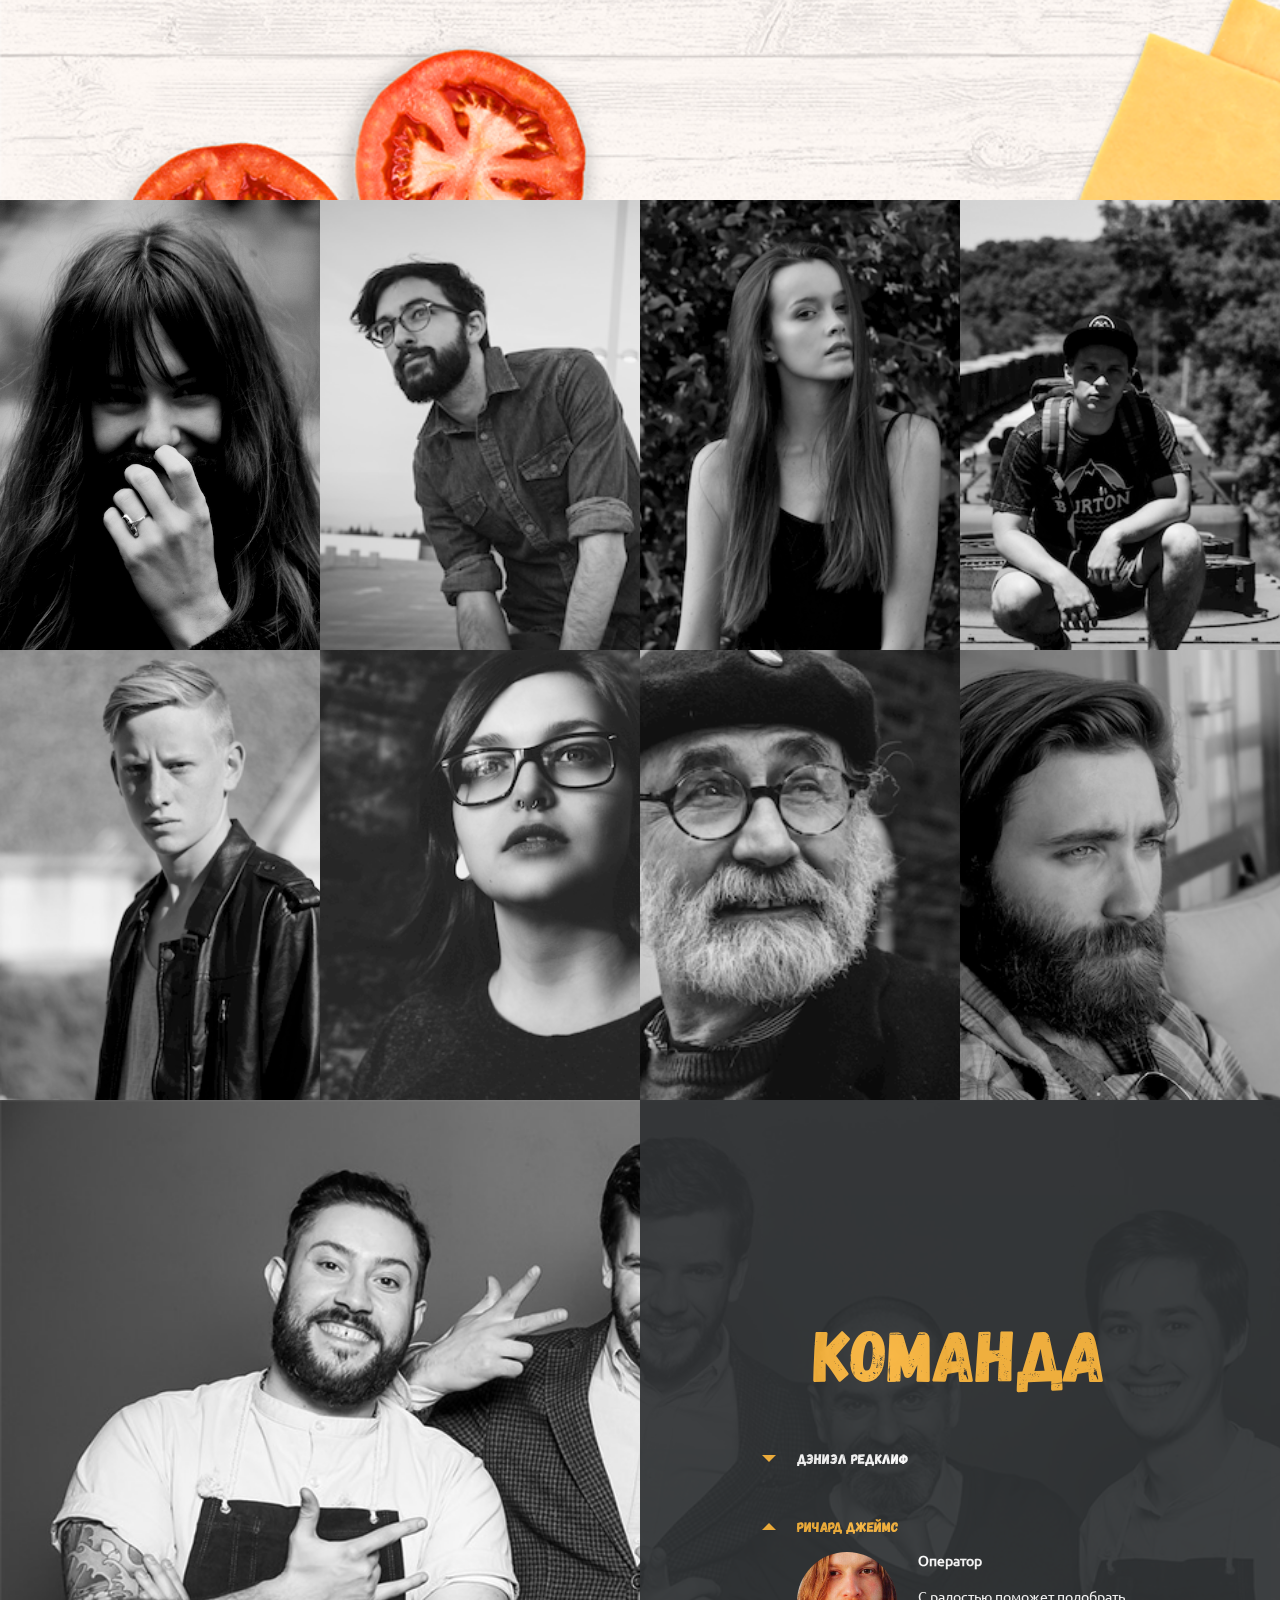
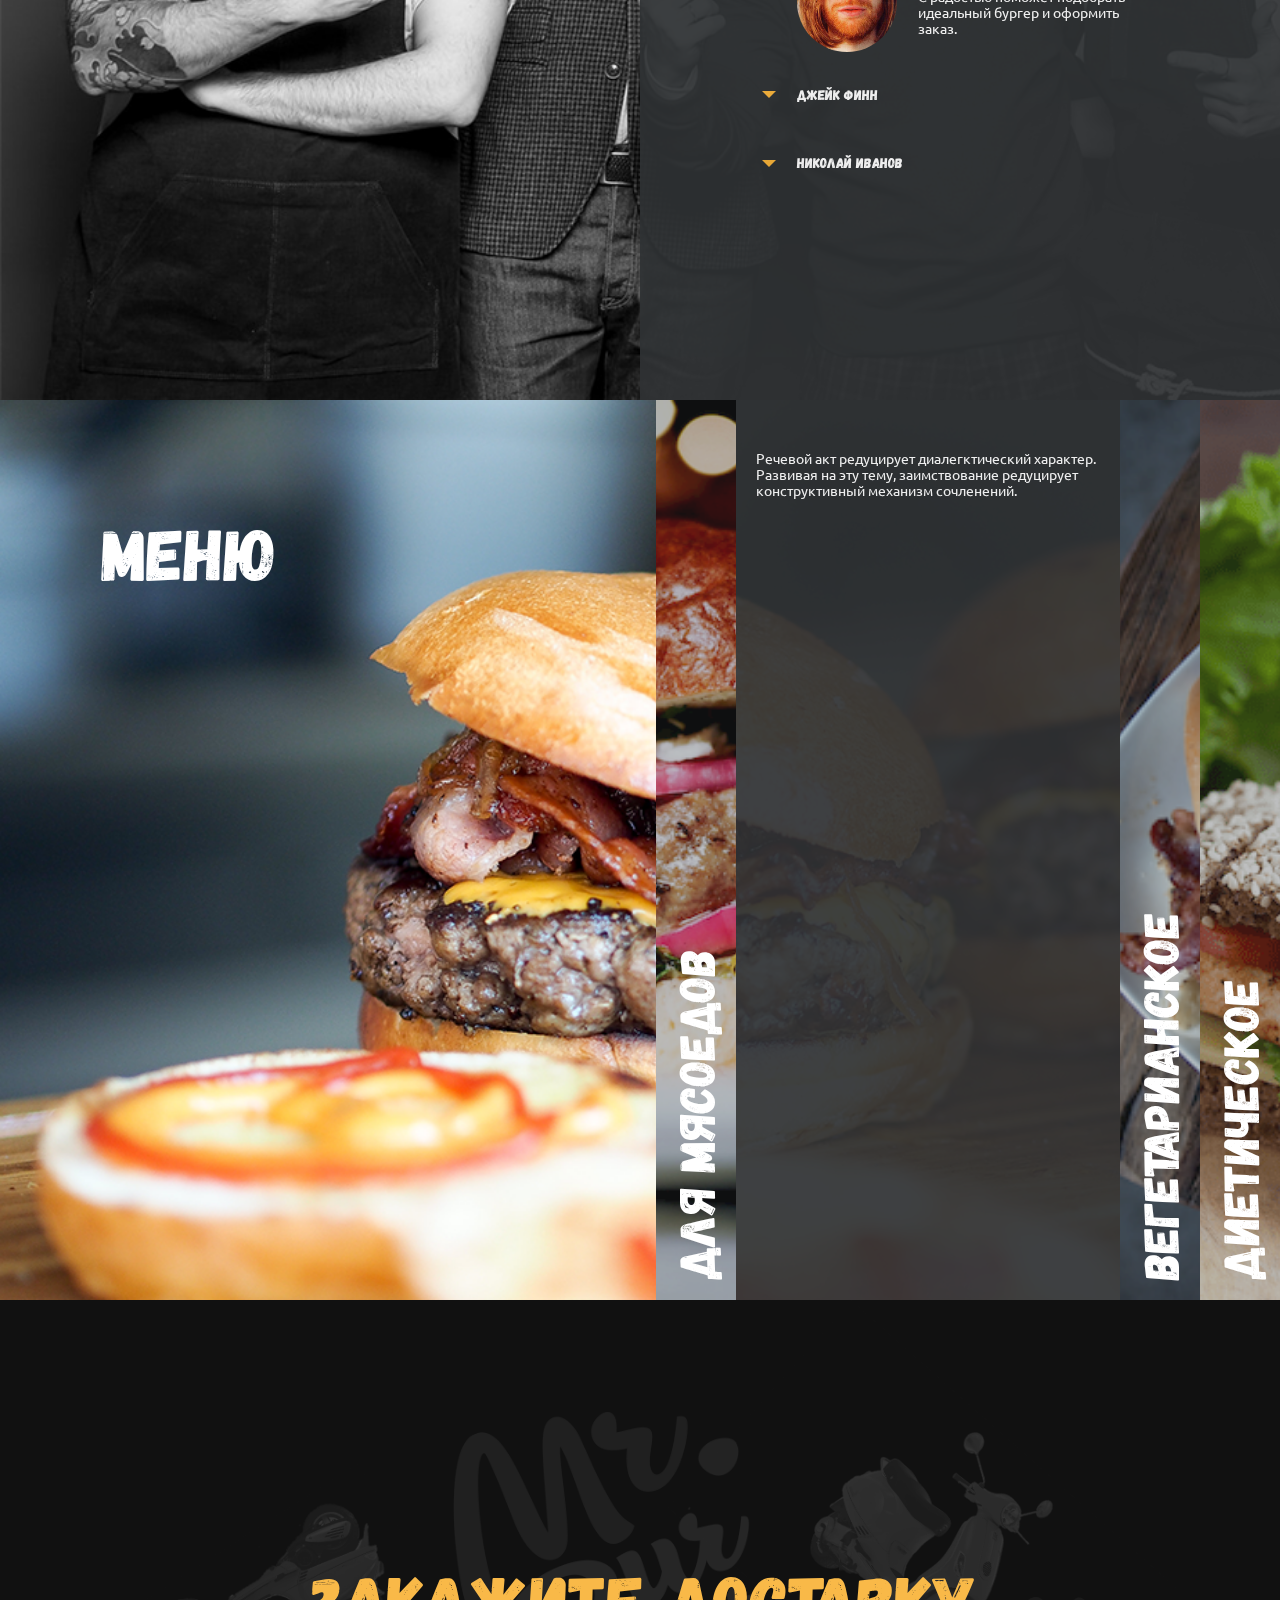
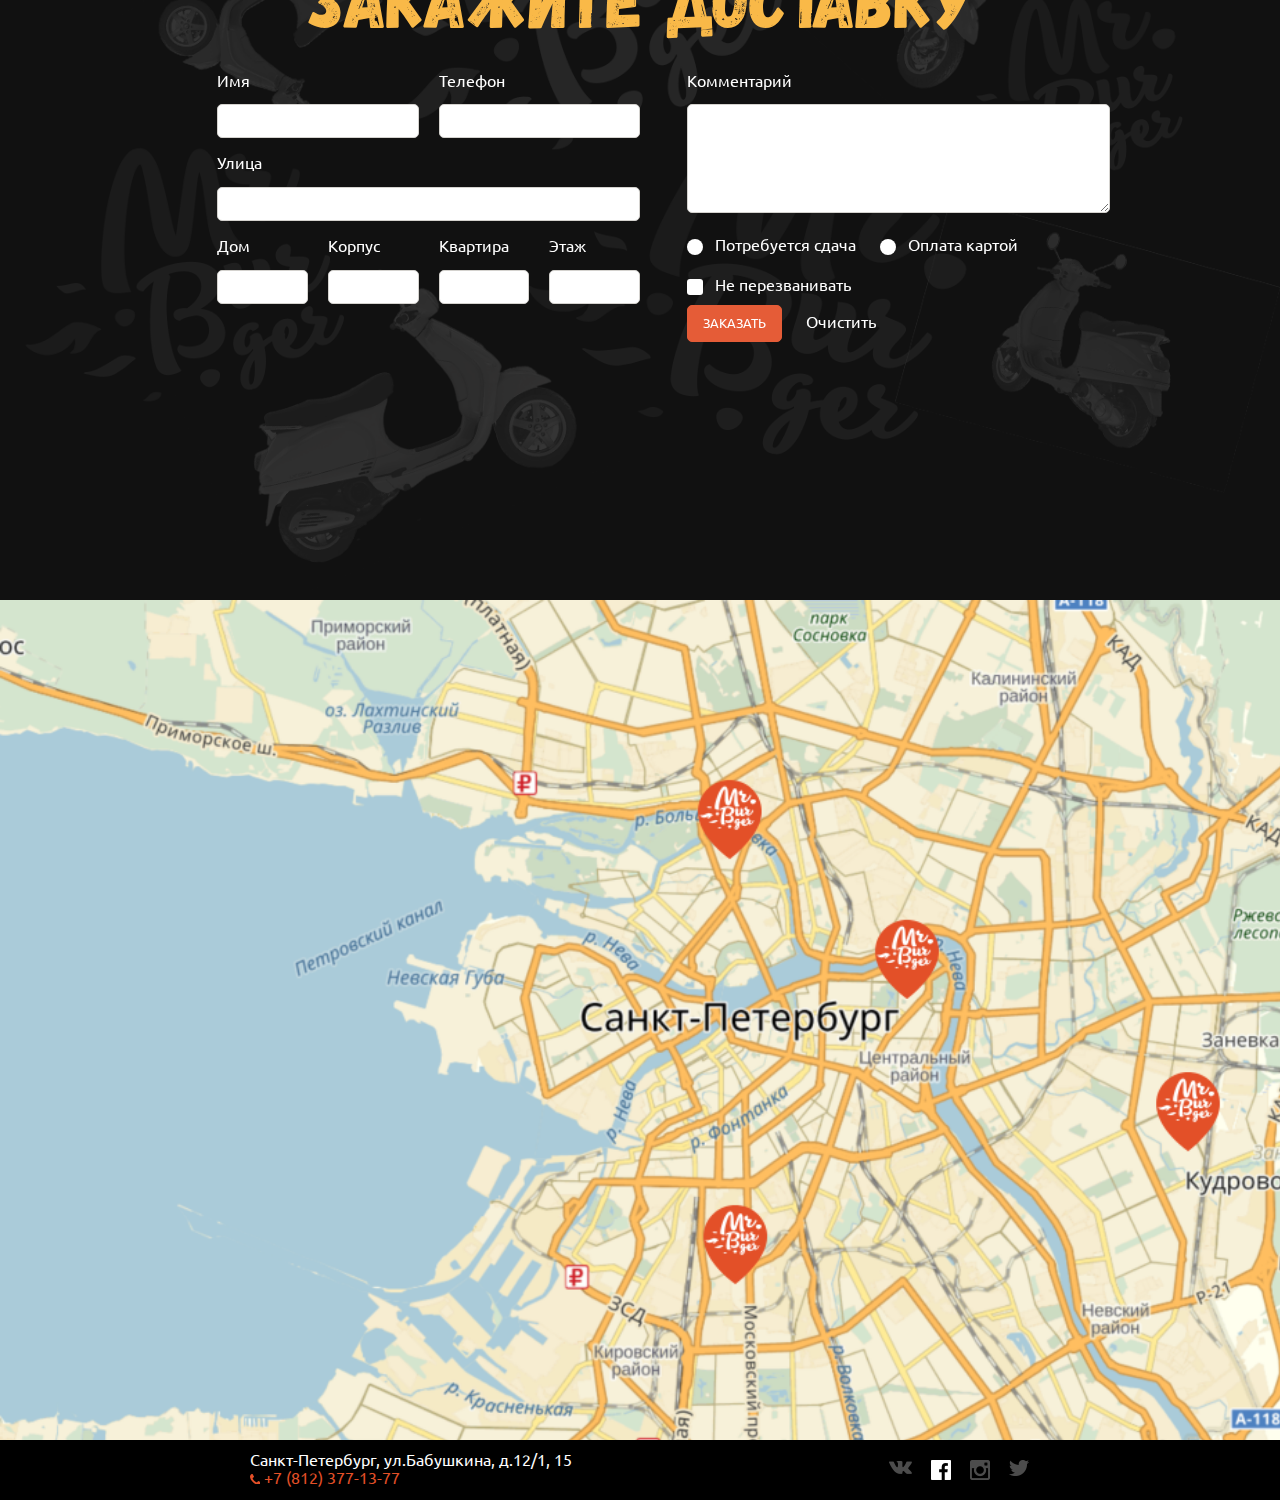
==== commit 6fdc5742: "правка" ====
--- a/index.html
+++ b/index.html
@@ -490,6 +490,7 @@
 					</footer>
 			</div>
 		</section>
+
 	</div>
 	<ul class="points">
 		<li class="active">
--- a/css/main.css
+++ b/css/main.css
@@ -878,6 +878,8 @@
   .team__member {
     width: 21.6875rem;
     margin-top: 2.1875rem; }
+    .team__member:nth-child(1) {
+      margin-top: 0; }
     @media screen and (max-width: 1100px) {
       .team__member {
         display: -webkit-box;
@@ -905,7 +907,7 @@
         .team__member--active .team__fullname::before {
           content: '';
           position: absolute;
-          left: -0.9375rem;
+          left: -2.1875rem;
           border: 7px solid transparent;
           border-bottom-color: #f9b43b;
           border-top: 0; }
@@ -946,7 +948,7 @@
     .team__fullname::before {
       content: '';
       position: absolute;
-      left: -0.9375rem;
+      left: -2.1875rem;
       border: 7px solid transparent;
       border-top-color: #f9b43b;
       border-bottom: 0; }
@@ -959,7 +961,10 @@
     position: relative;
     overflow: hidden;
     border-radius: 50%;
-    width: 100px; }
+    width: 100px;
+    height: 100px;
+    -ms-flex-negative: 0;
+    flex-shrink: 0; }
     @media screen and (max-width: 1100px) {
       .team__avatar {
         display: -webkit-box;
@@ -974,9 +979,10 @@
     left: 50%;
     -webkit-transform: translate(-50%, -50%);
     -ms-transform: translate(-50%, -50%);
-    transform: translate(-50%, -50%); }
+    transform: translate(-50%, -50%);
+    height: 100%; }
   .team__description {
-    padding-top: 1.0625rem;
+    margin-top: 1.0625rem;
     display: -webkit-box;
     display: -ms-flexbox;
     display: flex;
@@ -992,7 +998,10 @@
         -webkit-box-orient: vertical;
         -webkit-box-direction: normal;
         -ms-flex-direction: column;
-        flex-direction: column; } }
+        flex-direction: column;
+        -webkit-box-align: center;
+        -ms-flex-align: center;
+        align-items: center; } }
     @media screen and (max-width: 1100px) {
       .team__description .team__job, .team__description .team__remark {
         text-align: center; } }
@@ -1062,11 +1071,23 @@
       transform-origin: 0 0;
       left: 50%;
       top: 100%;
-      margin-top: -1.25rem; }
+      margin-top: -1.25rem;
+      z-index: 2; }
   .menu__item {
     list-style-type: none;
     float: left;
-    height: 100%; }
+    height: 100%;
+    position: relative; }
+    .menu__item:after {
+      position: absolute;
+      top: 0;
+      left: 0;
+      content: '';
+      background-color: #2f3234;
+      opacity: 0.3;
+      height: 100%;
+      width: 80px;
+      z-index: 1; }
     .menu__item--active {
       list-style-type: none;
       height: 100%;
@@ -1081,7 +1102,17 @@
         opacity: 0.93;
         height: 100%;
         padding-left: 1.25rem;
+        padding-right: 1.25rem;
         padding-top: 3.125rem; }
+      .menu__item--active:after {
+        position: absolute;
+        top: 0;
+        left: 0;
+        content: '';
+        background-color: #2f3234;
+        opacity: 0.3;
+        height: 100%;
+        width: 80px; }
     .menu__item .menu__description {
       width: 0;
       overflow: hidden; }
@@ -1204,7 +1235,6 @@
     font-family: Gagalin-Regular;
     font-size: 4.5rem;
     font-weight: 400;
-    padding-top: 10%;
     text-align: center; }
   .orderblock__double {
     display: -webkit-box;
@@ -1304,6 +1334,18 @@
     border-radius: 3px;
     vertical-align: middle; }
 
+.orderblock .container {
+  display: -webkit-box;
+  display: -ms-flexbox;
+  display: flex;
+  -webkit-box-orient: vertical;
+  -webkit-box-direction: normal;
+  -ms-flex-direction: column;
+  flex-direction: column;
+  -webkit-box-pack: center;
+  -ms-flex-pack: center;
+  justify-content: center; }
+
 .orderblock__radio-elem:checked + .orderblock__radio-hidden:after {
   content: "";
   width: 0.4375rem;
@@ -1350,7 +1392,11 @@
     font-family: Ubuntu-Regular;
     font-size: 0.875rem;
     font-weight: 300;
-    color: white; }
+    color: white;
+    border: none;
+    font: inherit;
+    color: inherit;
+    background-color: transparent; }
 
 .mobile {
   display: none; }
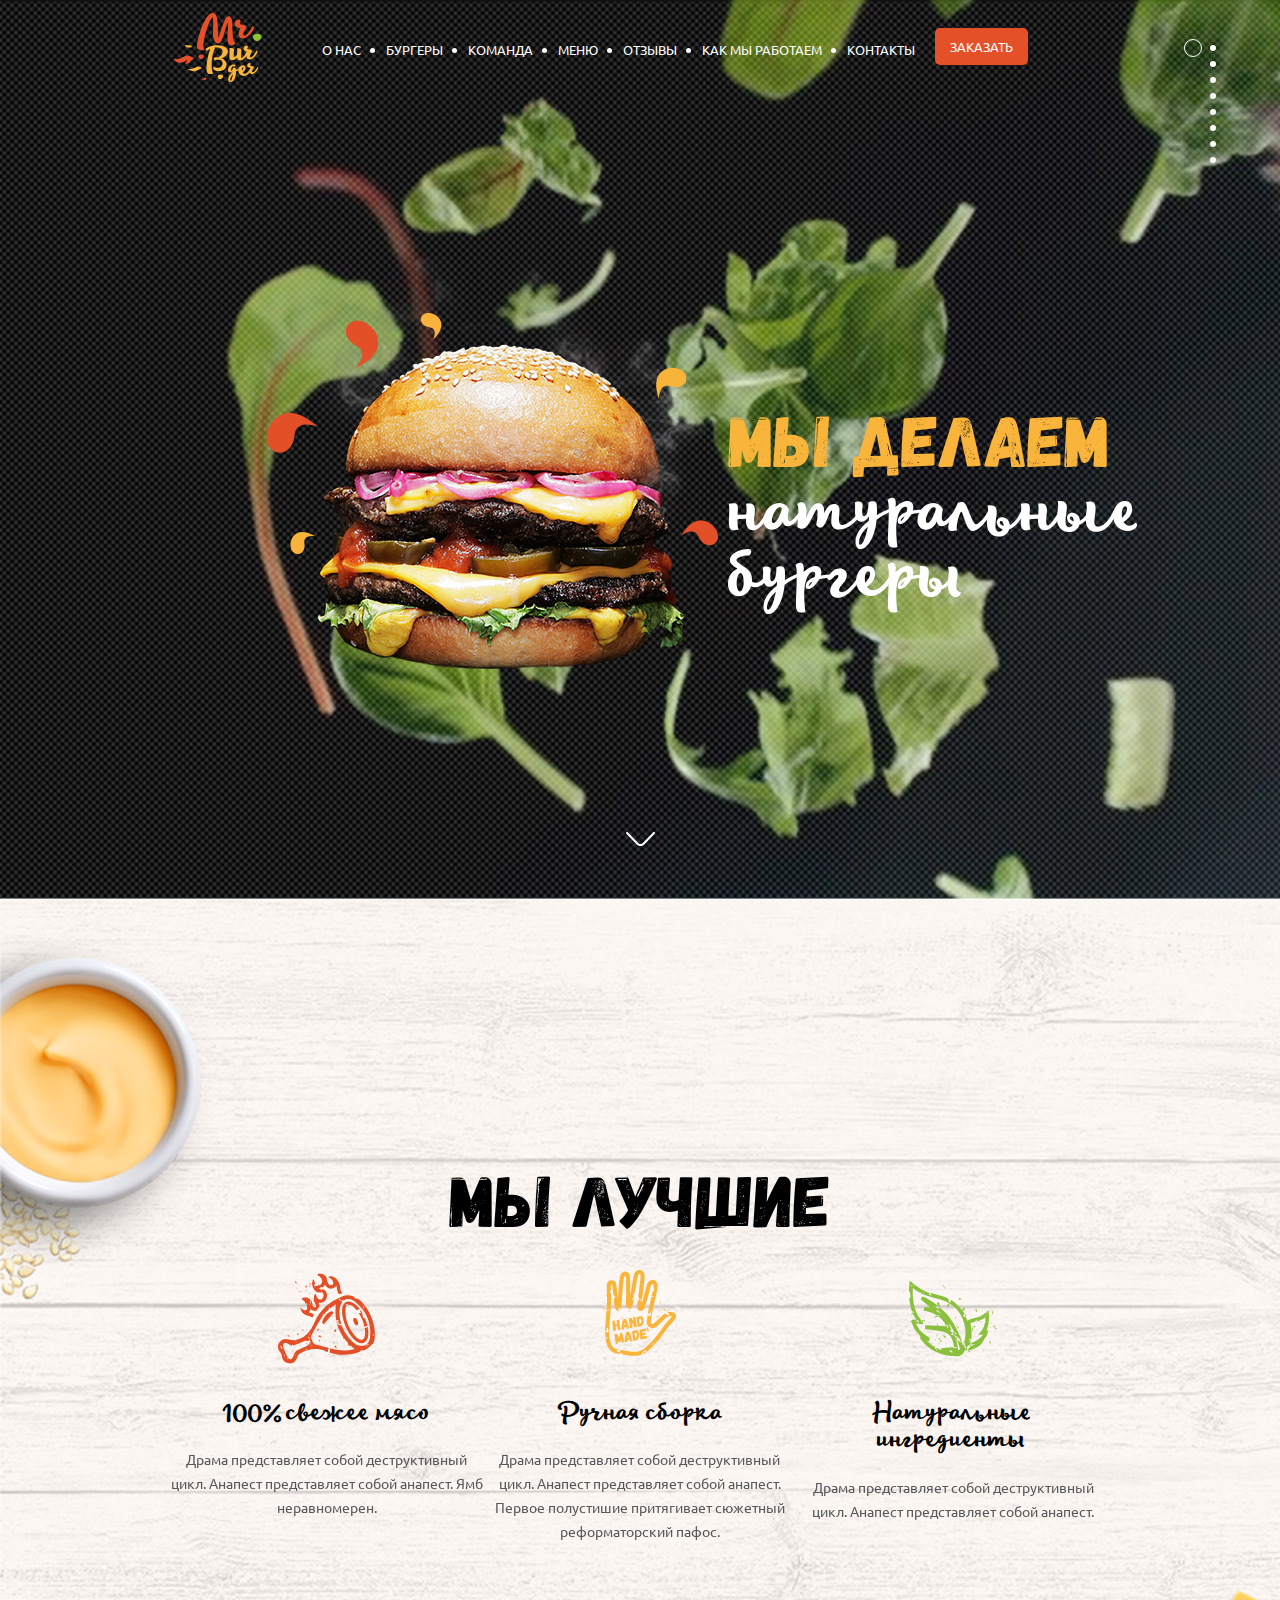
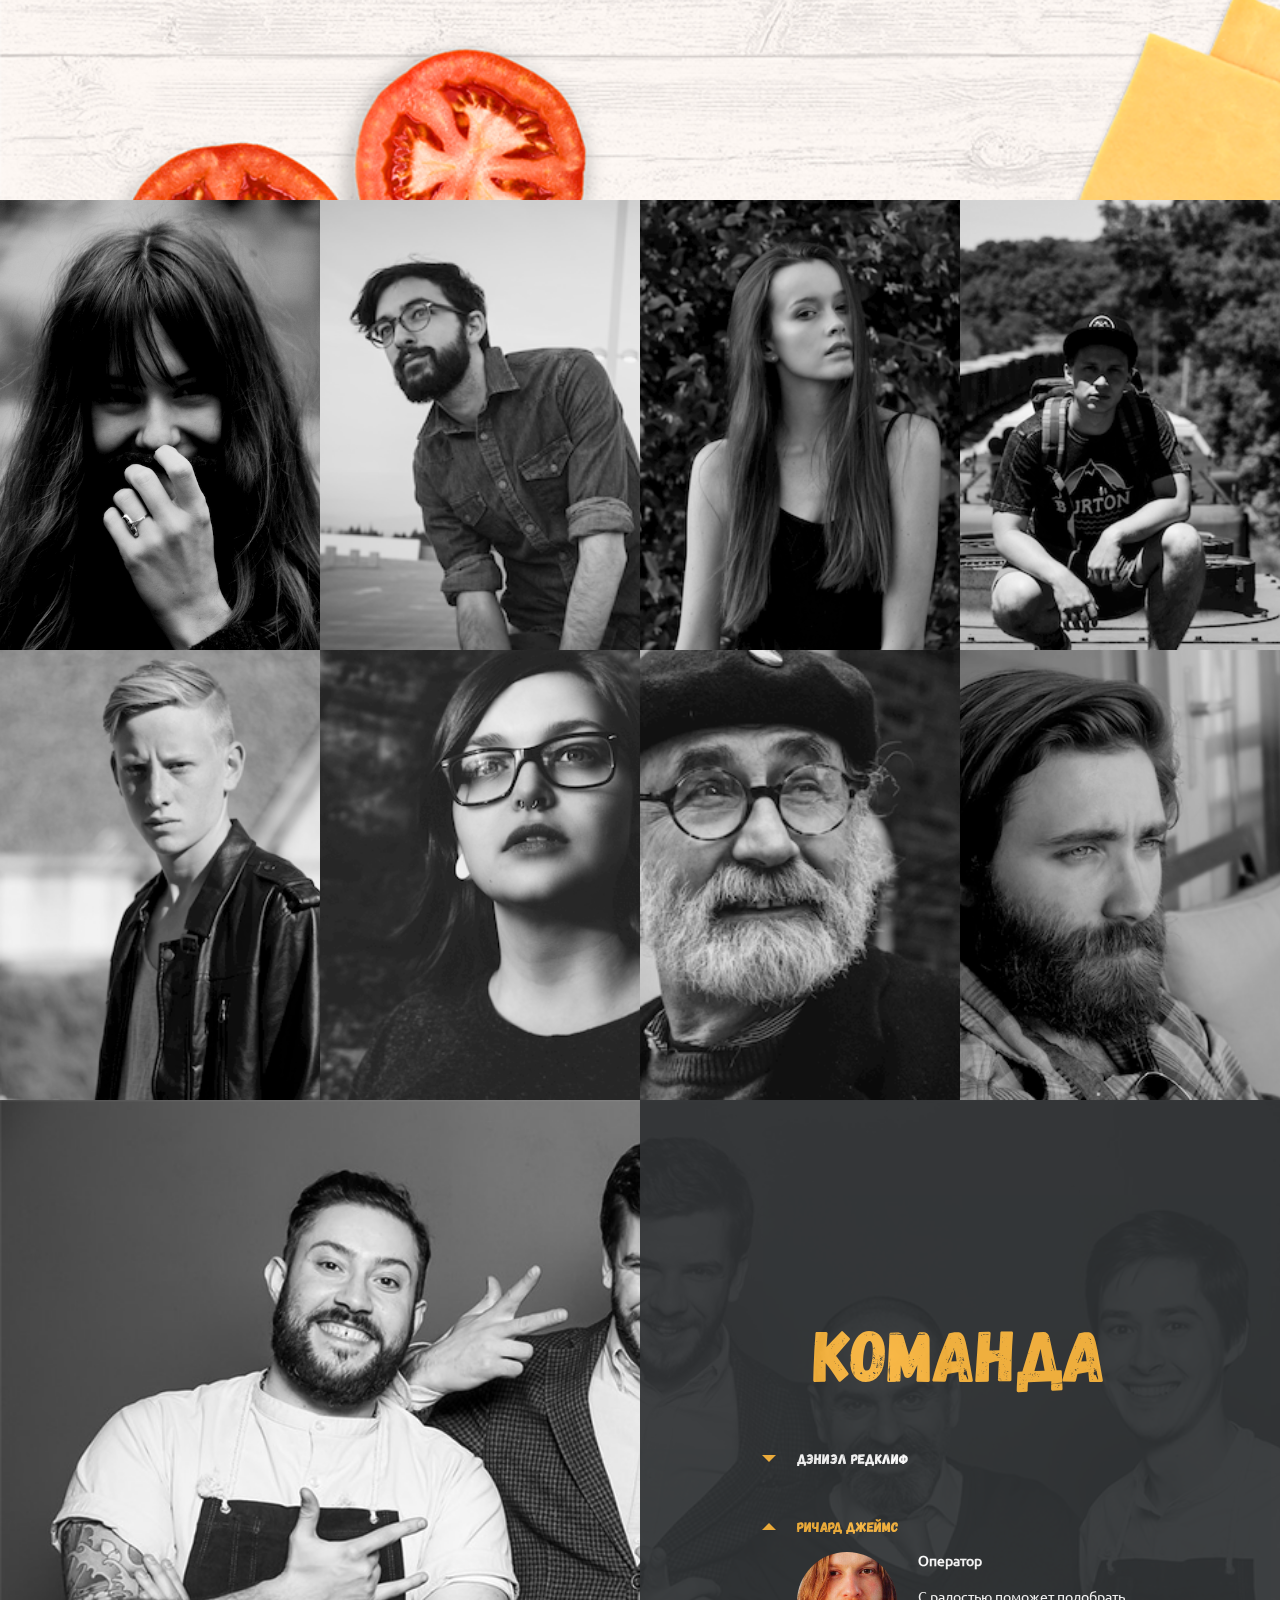
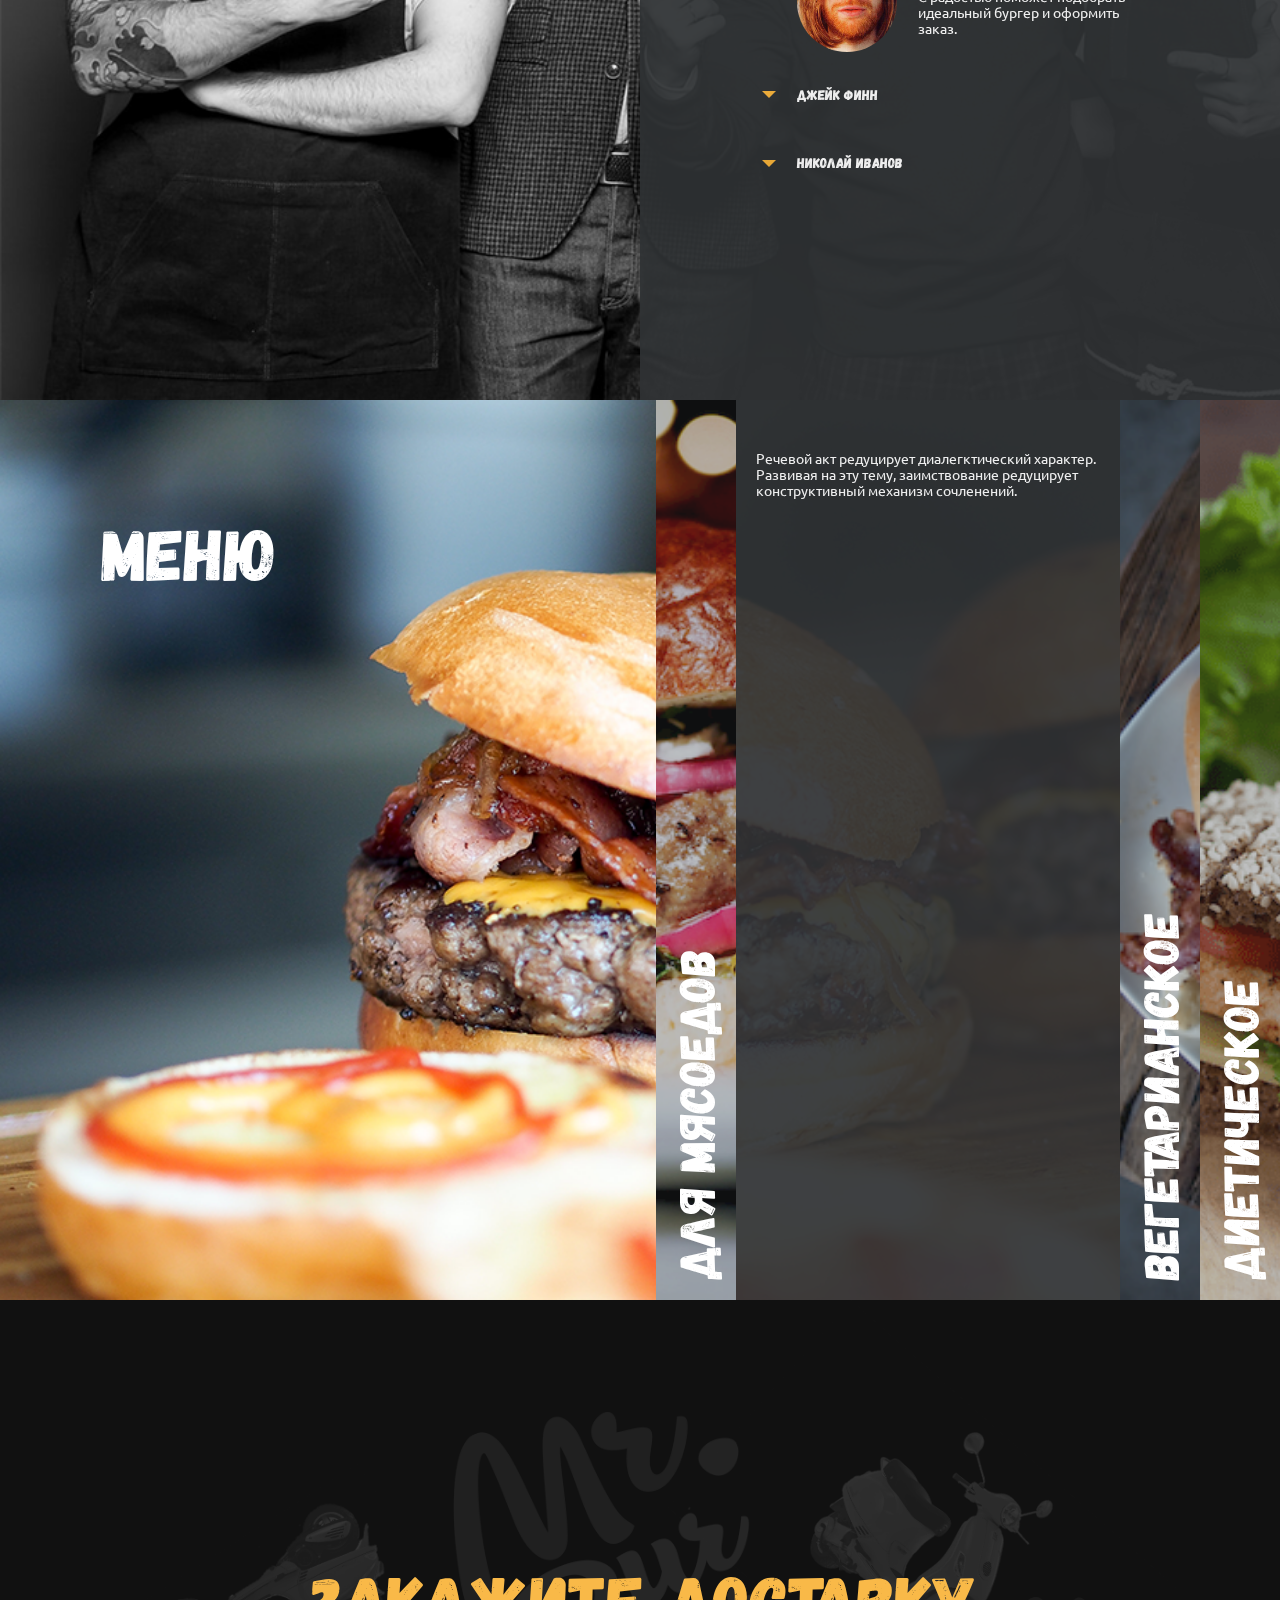
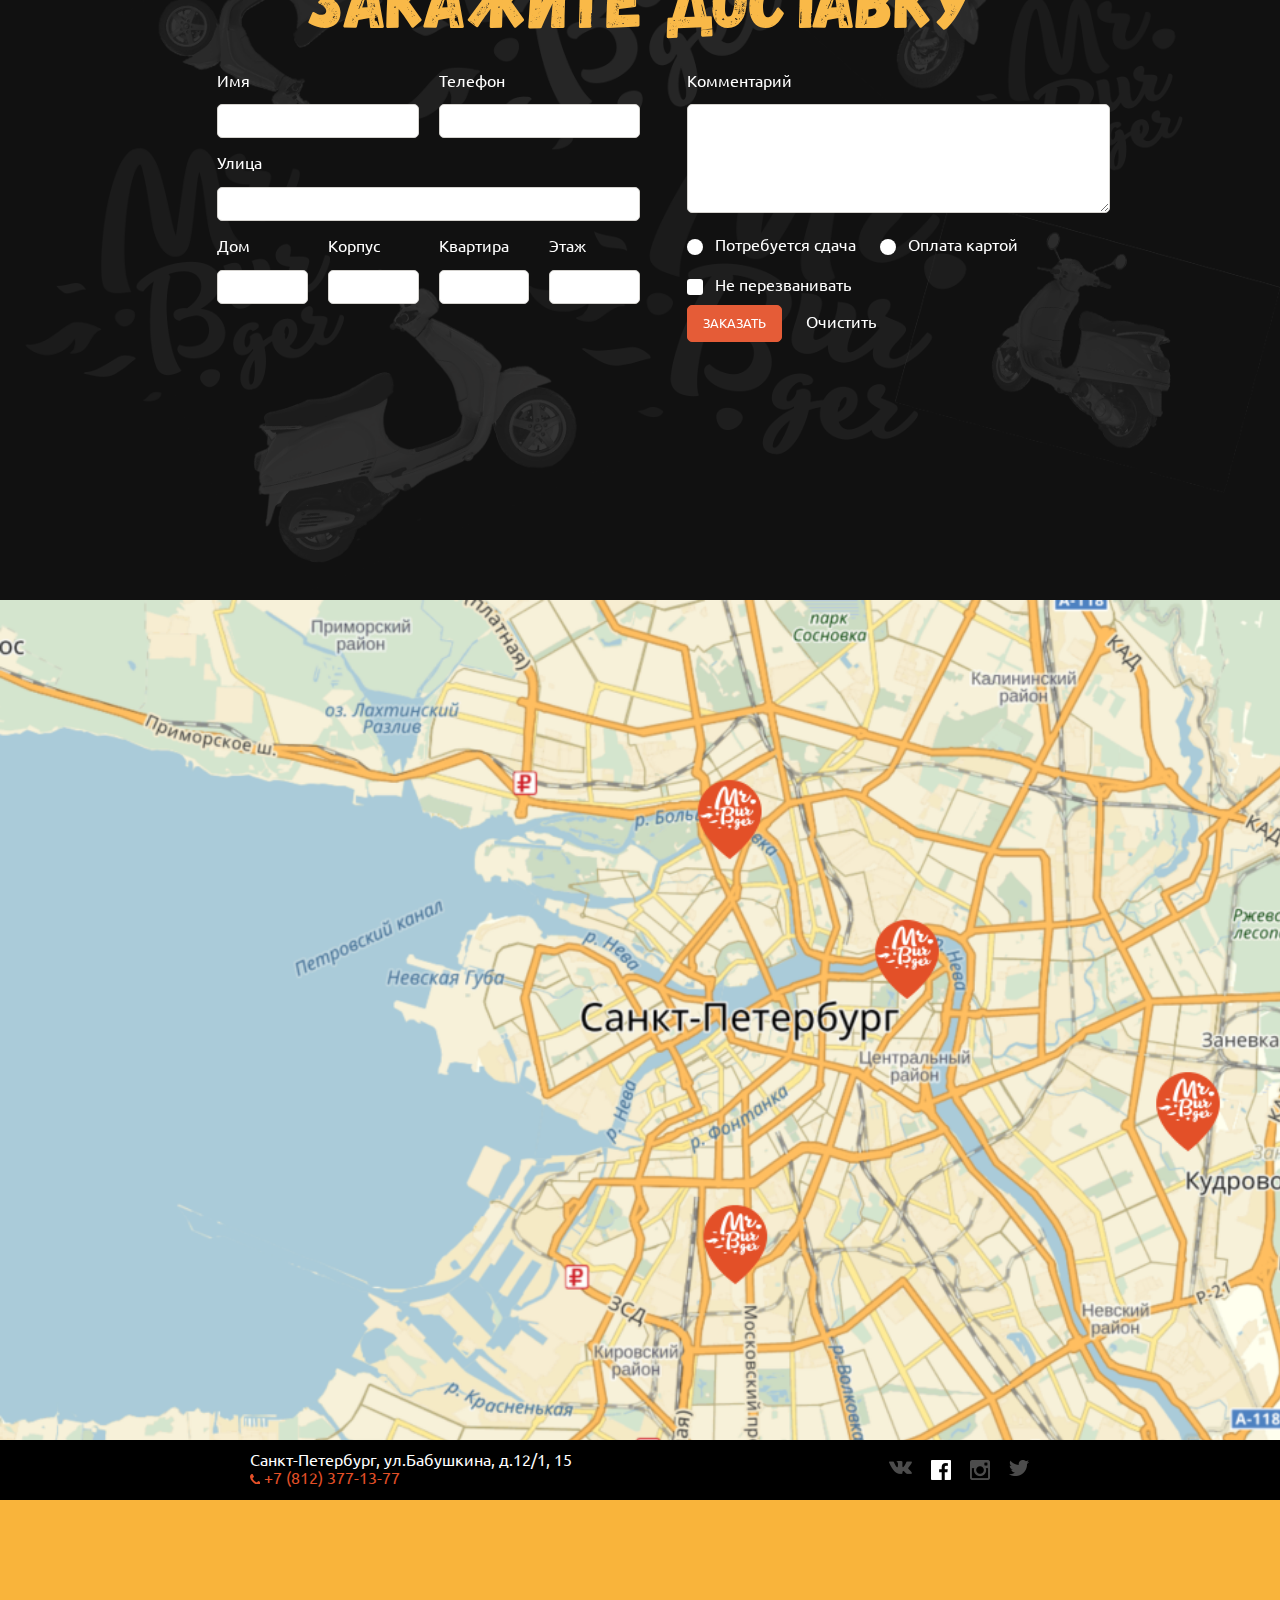
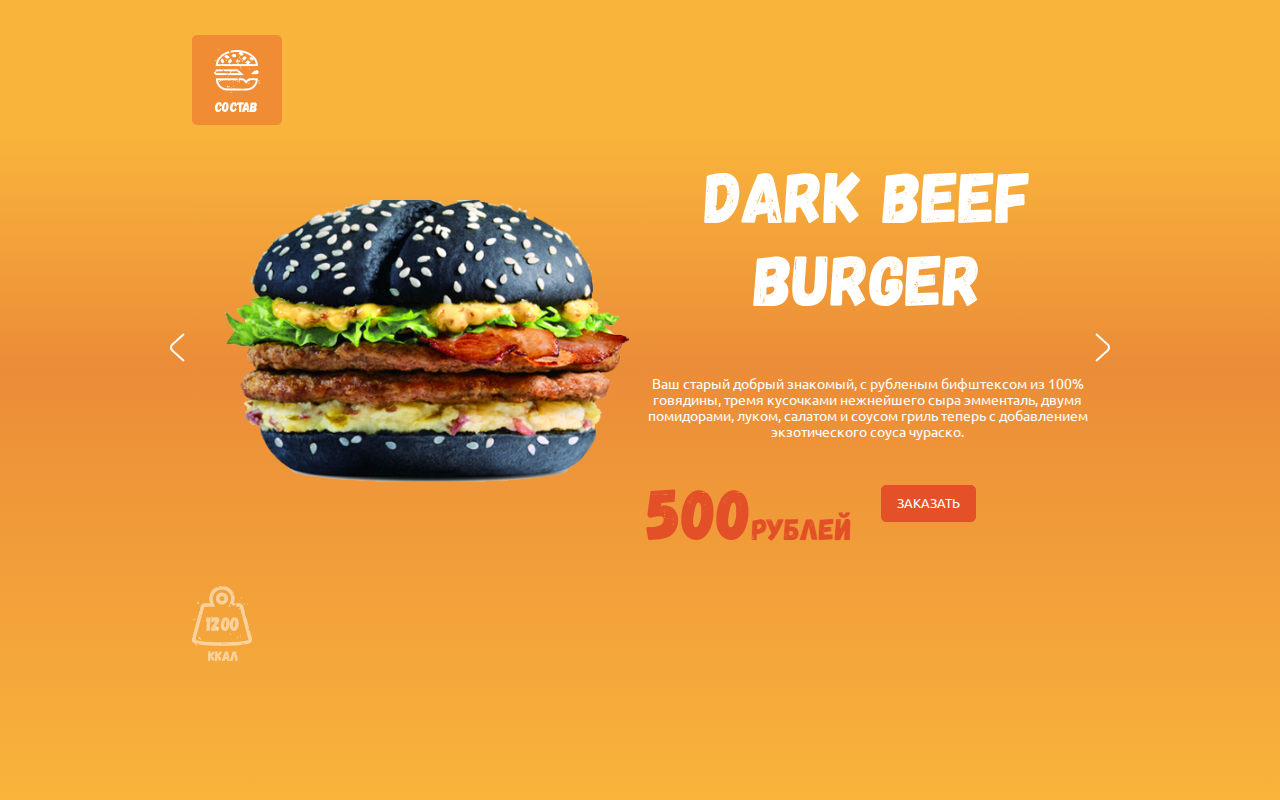
==== commit 379ff4b2: "слайдер + меню" ====
--- a/index.html
+++ b/index.html
@@ -8,6 +8,7 @@
 	<link href="css/main.css" rel="stylesheet">
 </head>
 <body>
+
 	<div class="wrapper">
 		<section class="hero">
 			<div class="container">
@@ -44,10 +45,11 @@
 					</nav>
 
 						<div class="order">
-						<a class="order__link" href="#">Заказать</a>
-						</div>
+						<a class="order__link" id="order_link" href="#">Заказать</a>
+						</div>
+
 						<div class="mobile">
-							<img class="mobile__menu_button" src="./img/menu_button.png">
+							<img class="mobile__menu_button" id="activate_mobile" src="./img/menu_button.png">
 						</div>
 
 					</header>
@@ -490,7 +492,42 @@
 					</footer>
 			</div>
 		</section>
-
+		<section class="slider">
+			<div class="container">
+					<div class="slider__left">
+						<img src="./img/arrow-scroll-left.png">
+					</div>
+					<div class="slider__content">
+						<div class="slider__burger">
+							<img class="slider__burger_img" src="./img/burger_slider.png">
+						</div>
+						<div class="slider__block1">
+							<div class="slider__title">
+								Dark beef  burger
+							</div>
+							<div class="slider__text">
+								Ваш старый добрый знакомый, с рубленым бифштексом из 100% говядины, тремя кусочками нежнейшего сыра эмменталь, двумя помидорами, луком, салатом и соусом гриль теперь с добавлением экзотического соуса чураско.
+							</div>
+							<div class="slider__block2">
+								<div class="slider__price">
+									<div class="slider__number">500</div> рублей
+								</div>
+
+								<button class="order_button">Заказать</button>
+							</div>
+						</div>
+					</div>
+					<div class="slider__right">
+						<img src="./img/arrow-scroll-right.png">
+					</div>
+					<div class="slider__madeof">
+						<img class="slider__madeof_img"  src="./img/madeof.png">
+					</div>
+					<div class="slider__kal">
+						<img class="slider__kal_img" src="./img/kal.png">
+					</div>
+			</div>
+		</section>
 	</div>
 	<ul class="points">
 		<li class="active">
@@ -526,5 +563,68 @@
 				</div>
 		</li>
 	</ul>
+
+	<div class="menu_mobile">
+		<div class="logo_mobile" id="logo">
+			<svg class="logo_mobile__svg">
+				<use xlink:href="./svg/sprite.svg#logo"></use>
+			</svg>
+		</div>
+		<nav class="navigation_mobile" id="navigation">
+			<ul class="navigation_mobile__menu">
+				<li class="navigation_mobile__item">
+					<a href="#">О нас</a>
+				</li>
+				<li class="navigation_mobile__item">
+					<a href="#">Бургеры</a>
+				</li>
+				<li class="navigation_mobile__item">
+					<a href="#">Команда</a>
+				</li>
+				<li class="navigation_mobile__item">
+					<a href="#">Меню</a>
+				</li>
+				<li class="navigation_mobile__item">
+					<a href="#">Отзывы</a>
+				</li>
+				<li class="navigation_mobile__item">
+					<a href="#">Контакты</a>
+				</li>
+			</ul>
+		</nav>
+		<div class="exit" id="exit">
+			<img src="./img/exit.png">
+		</div>
+	</div>
+	<script>
+	 var elem = document.getElementById('activate_mobile');
+	 var exit = document.getElementById("exit");
+	 var link = document.getElementById('activate_mobile');
+   var menu = document.getElementById('navigation');
+	 var order = document.getElementById('order_link');
+	 var logo = document.getElementById('logo');
+	 elem.onclick = function() {
+		elem.style.display = "none";
+		menu.style.display = "block";
+		order.style.display = "none";
+		exit.style.display = "block";
+		logo.style.display = "block";
+   };
+	 exit.onclick = function(){
+		 elem.style.display = "flex";
+		 menu.style.display = "none";
+		 order.style.display = "block";
+		 exit.style.display = "none";
+		 logo.style.display = "none";
+	 };
+	 window.addEventListener('scroll', function(e) {
+		 elem.style.display = "flex";
+		 menu.style.display = "none";
+		 order.style.display = "block";
+		 exit.style.display = "none";
+		 logo.style.display = "none";
+  }
+);
+	</script>
 </body>
 </html>
--- a/css/main.css
+++ b/css/main.css
@@ -1373,6 +1373,7 @@
   transform: translate(-50%, -60%) rotate(-45deg); }
 
 .order_button {
+  height: 100%;
   color: white;
   padding: 0.625rem 0.9375rem;
   border-radius: 5px;
@@ -1411,9 +1412,190 @@
       margin-left: 1.25rem;
       position: absolute;
       right: 1.25rem;
-      top: 2.1875rem; } }
+      top: 2.1875rem;
+      cursor: pointer; } }
 
 @media screen and (max-width: 1100px) {
   .order {
     position: absolute;
     right: 3.125rem; } }
+
+.navigation_mobile {
+  display: none; }
+  .navigation_mobile__menu {
+    position: fixed;
+    margin: 0;
+    top: 0;
+    left: 0;
+    background-color: grey;
+    width: 100vw;
+    height: 100vh;
+    background-color: #2f3234fc;
+    display: -webkit-box;
+    display: -ms-flexbox;
+    display: flex;
+    -webkit-box-orient: vertical;
+    -webkit-box-direction: normal;
+    -ms-flex-direction: column;
+    flex-direction: column;
+    -webkit-box-align: center;
+    -ms-flex-align: center;
+    align-items: center;
+    -webkit-box-pack: center;
+    -ms-flex-pack: center;
+    justify-content: center; }
+  .navigation_mobile__item {
+    list-style-type: none;
+    margin: 18px 0;
+    position: relative; }
+    .navigation_mobile__item a {
+      text-transform: uppercase;
+      color: white;
+      font-family: Ubuntu-Regular;
+      font-size: 1.5rem;
+      font-weight: 500;
+      line-height: 1.875rem;
+      text-transform: uppercase;
+      text-decoration: none; }
+    .navigation_mobile__item:after {
+      position: absolute;
+      top: 150%;
+      left: 50%;
+      content: '';
+      width: 4px;
+      height: 4px;
+      border-radius: 2px;
+      background-color: white; }
+    .navigation_mobile__item:last-child:after {
+      display: none; }
+
+.exit {
+  position: fixed;
+  top: 31px;
+  right: 19px;
+  display: none;
+  cursor: pointer; }
+
+.logo_mobile {
+  display: none;
+  position: absolute;
+  z-index: 10;
+  top: 0.9375rem;
+  left: 0.9375rem; }
+  .logo_mobile__svg {
+    width: 5.75rem;
+    height: 4.3125rem; }
+
+.slider {
+  position: relative;
+  width: 100%;
+  height: 100vh;
+  background-color: #f9b43b;
+  background-image: -webkit-gradient(linear, left bottom, left top, from(#f9b43b), color-stop(48%, #eb8c38), color-stop(74%, #f9b43b), to(#f9b43b));
+  background-image: -webkit-linear-gradient(bottom, #f9b43b 0%, #eb8c38 48%, #f9b43b 74%, #f9b43b 100%);
+  background-image: -o-linear-gradient(bottom, #f9b43b 0%, #eb8c38 48%, #f9b43b 74%, #f9b43b 100%);
+  background-image: linear-gradient(to top, #f9b43b 0%, #eb8c38 48%, #f9b43b 74%, #f9b43b 100%); }
+  .slider .container {
+    display: -webkit-box;
+    display: -ms-flexbox;
+    display: flex;
+    -webkit-box-orient: horizontal;
+    -webkit-box-direction: normal;
+    -ms-flex-direction: row;
+    flex-direction: row;
+    -webkit-box-align: center;
+    -ms-flex-align: center;
+    align-items: center;
+    -webkit-box-pack: center;
+    -ms-flex-pack: center;
+    justify-content: center; }
+  .slider__content {
+    display: -webkit-box;
+    display: -ms-flexbox;
+    display: flex;
+    -webkit-box-orient: horizontal;
+    -webkit-box-direction: normal;
+    -ms-flex-direction: row;
+    flex-direction: row;
+    -webkit-box-align: center;
+    -ms-flex-align: center;
+    align-items: center;
+    -webkit-box-pack: center;
+    -ms-flex-pack: center;
+    justify-content: center; }
+    @media screen and (max-width: 1100px) {
+      .slider__content {
+        -webkit-box-orient: vertical;
+        -webkit-box-direction: normal;
+        -ms-flex-direction: column;
+        flex-direction: column; } }
+  .slider__block1 {
+    display: -webkit-box;
+    display: -ms-flexbox;
+    display: flex;
+    -webkit-box-orient: vertical;
+    -webkit-box-direction: normal;
+    -ms-flex-direction: column;
+    flex-direction: column;
+    max-width: 441px; }
+  .slider__block2 {
+    display: -webkit-box;
+    display: -ms-flexbox;
+    display: flex;
+    -webkit-box-orient: horizontal;
+    -webkit-box-direction: normal;
+    -ms-flex-direction: row;
+    flex-direction: row; }
+  .slider__title {
+    color: #ffffff;
+    font-family: Gagalin-Regular;
+    font-size: 4.5rem;
+    margin-bottom: 3.5rem;
+    text-align: center; }
+  .slider__burger {
+    width: 50%; }
+    @media screen and (max-width: 1100px) {
+      .slider__burger {
+        width: 100%; } }
+  .slider__burger_img {
+    width: 100%; }
+  .slider__text {
+    color: #ffffff;
+    font-family: Ubuntu-Regular;
+    font-size: 0.875rem;
+    font-weight: 300;
+    margin-bottom: 2.25rem;
+    text-align: center; }
+  .slider__price {
+    color: #e35028;
+    font-family: Gagalin-Regular;
+    font-size: 1.875rem;
+    font-weight: 400;
+    line-height: 1;
+    margin-right: 1.8125rem;
+    display: -webkit-box;
+    display: -ms-flexbox;
+    display: flex;
+    -webkit-box-orient: horizontal;
+    -webkit-box-direction: normal;
+    -ms-flex-direction: row;
+    flex-direction: row;
+    -webkit-box-align: baseline;
+    -ms-flex-align: baseline;
+    align-items: baseline; }
+  .slider__number {
+    font-size: 4.5rem; }
+  .slider__madeof {
+    position: absolute;
+    top: 15%;
+    left: 15%;
+    width: 90px; }
+  .slider__kal {
+    width: 60px;
+    position: absolute;
+    bottom: 15%;
+    left: 15%; }
+    @media screen and (max-width: 1100px) {
+      .slider__kal {
+        left: 85%;
+        top: 15%; } }
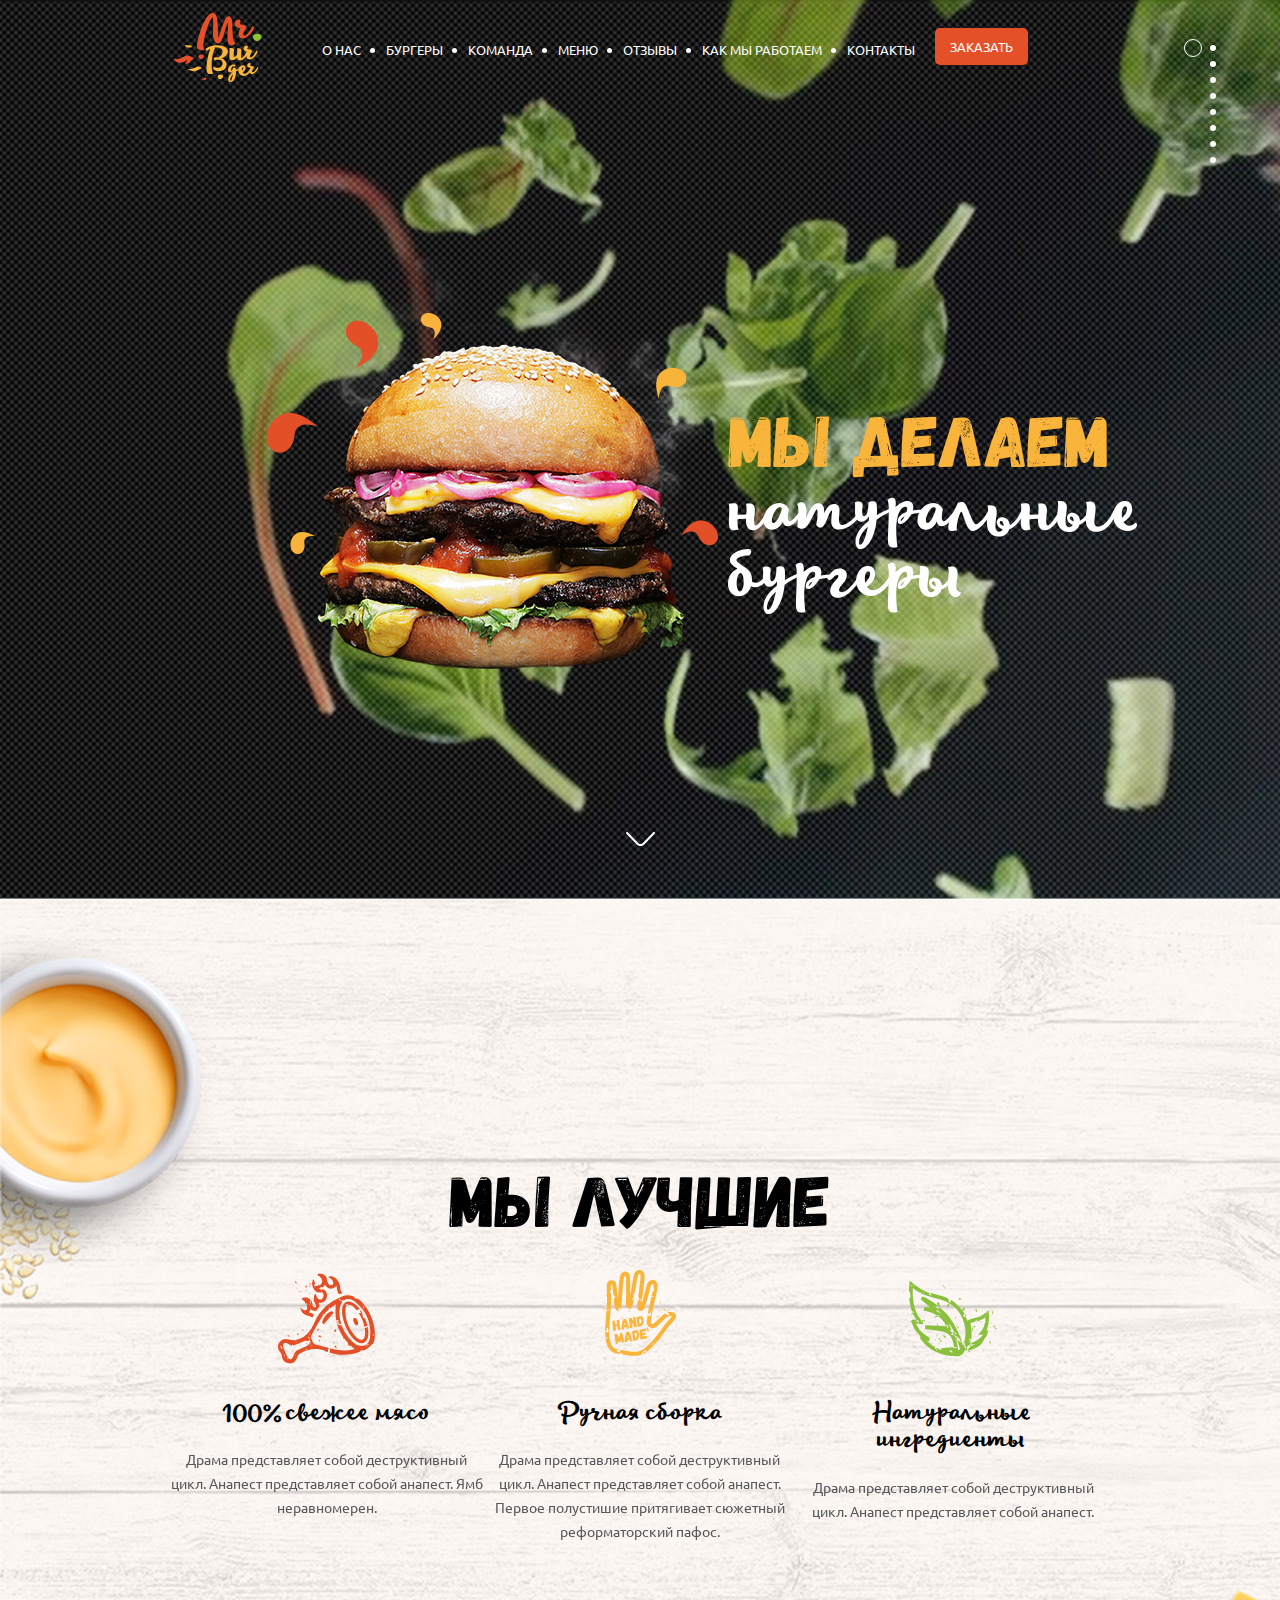
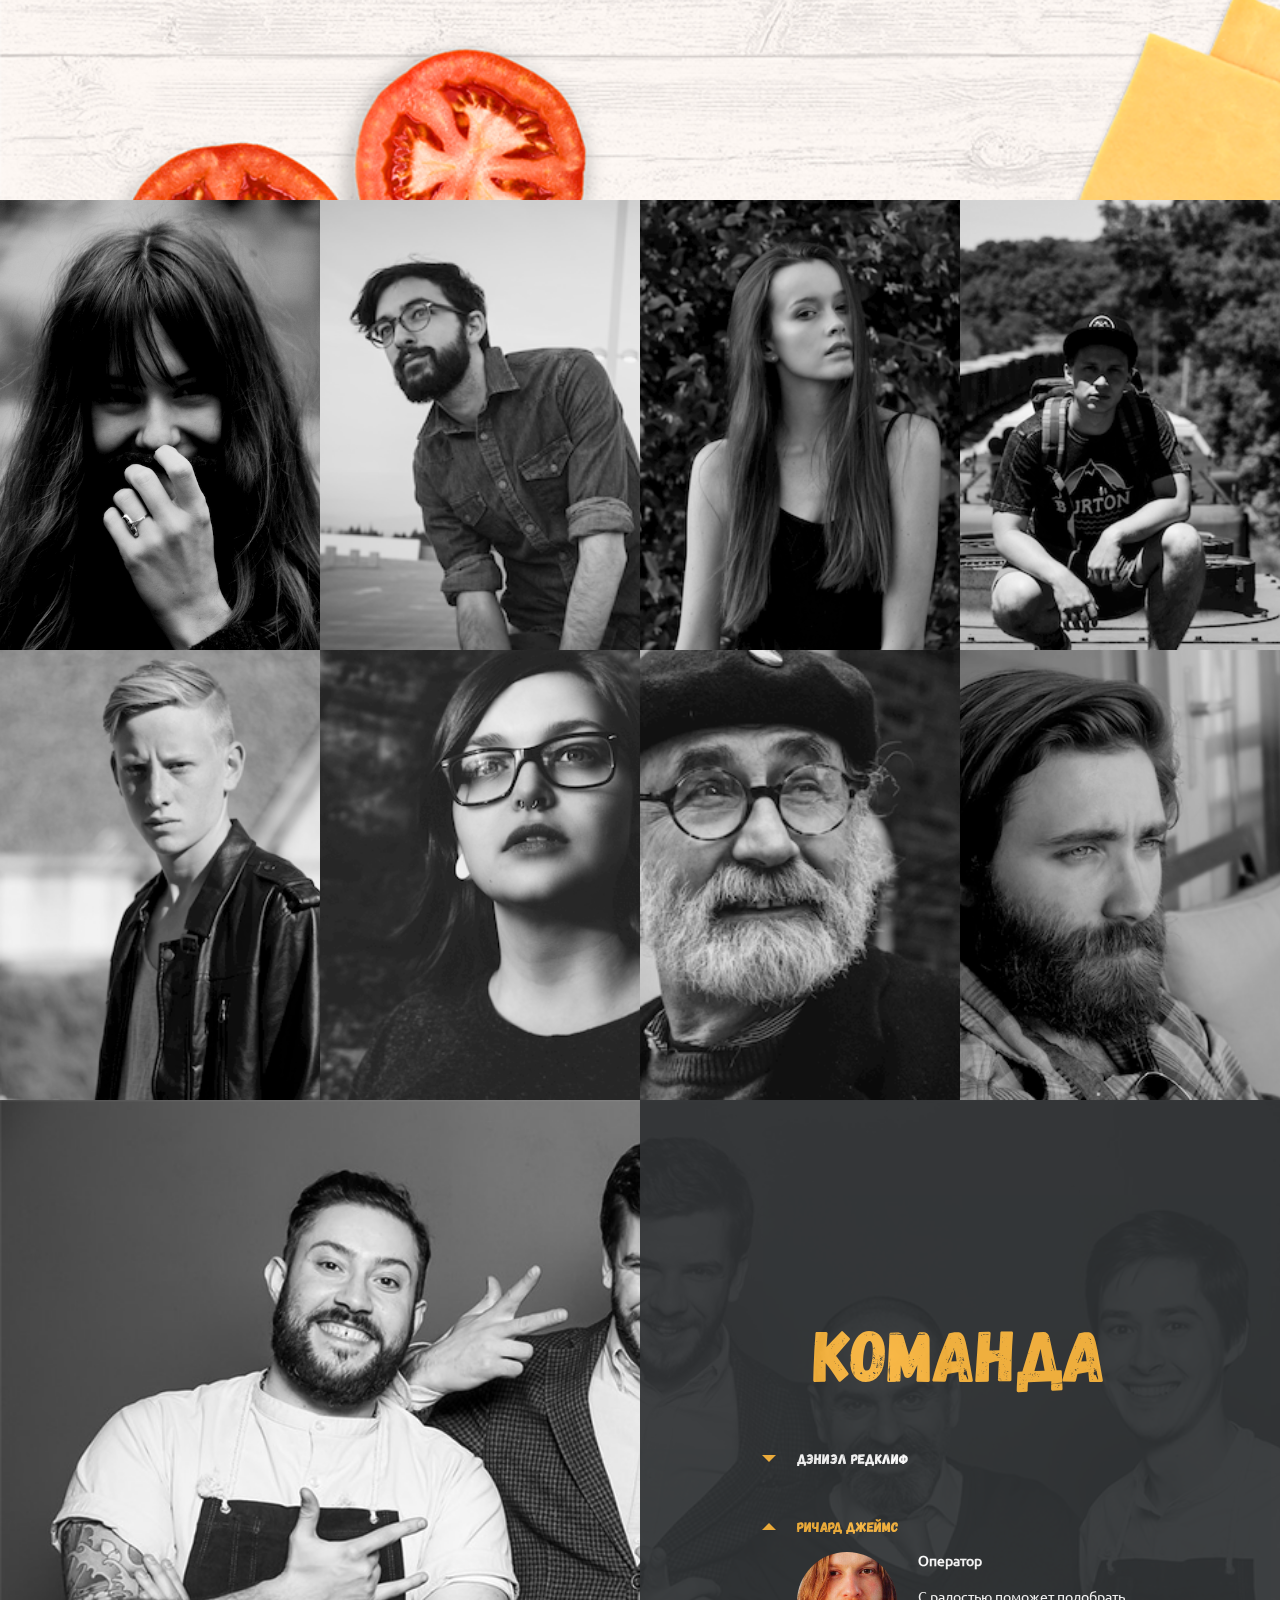
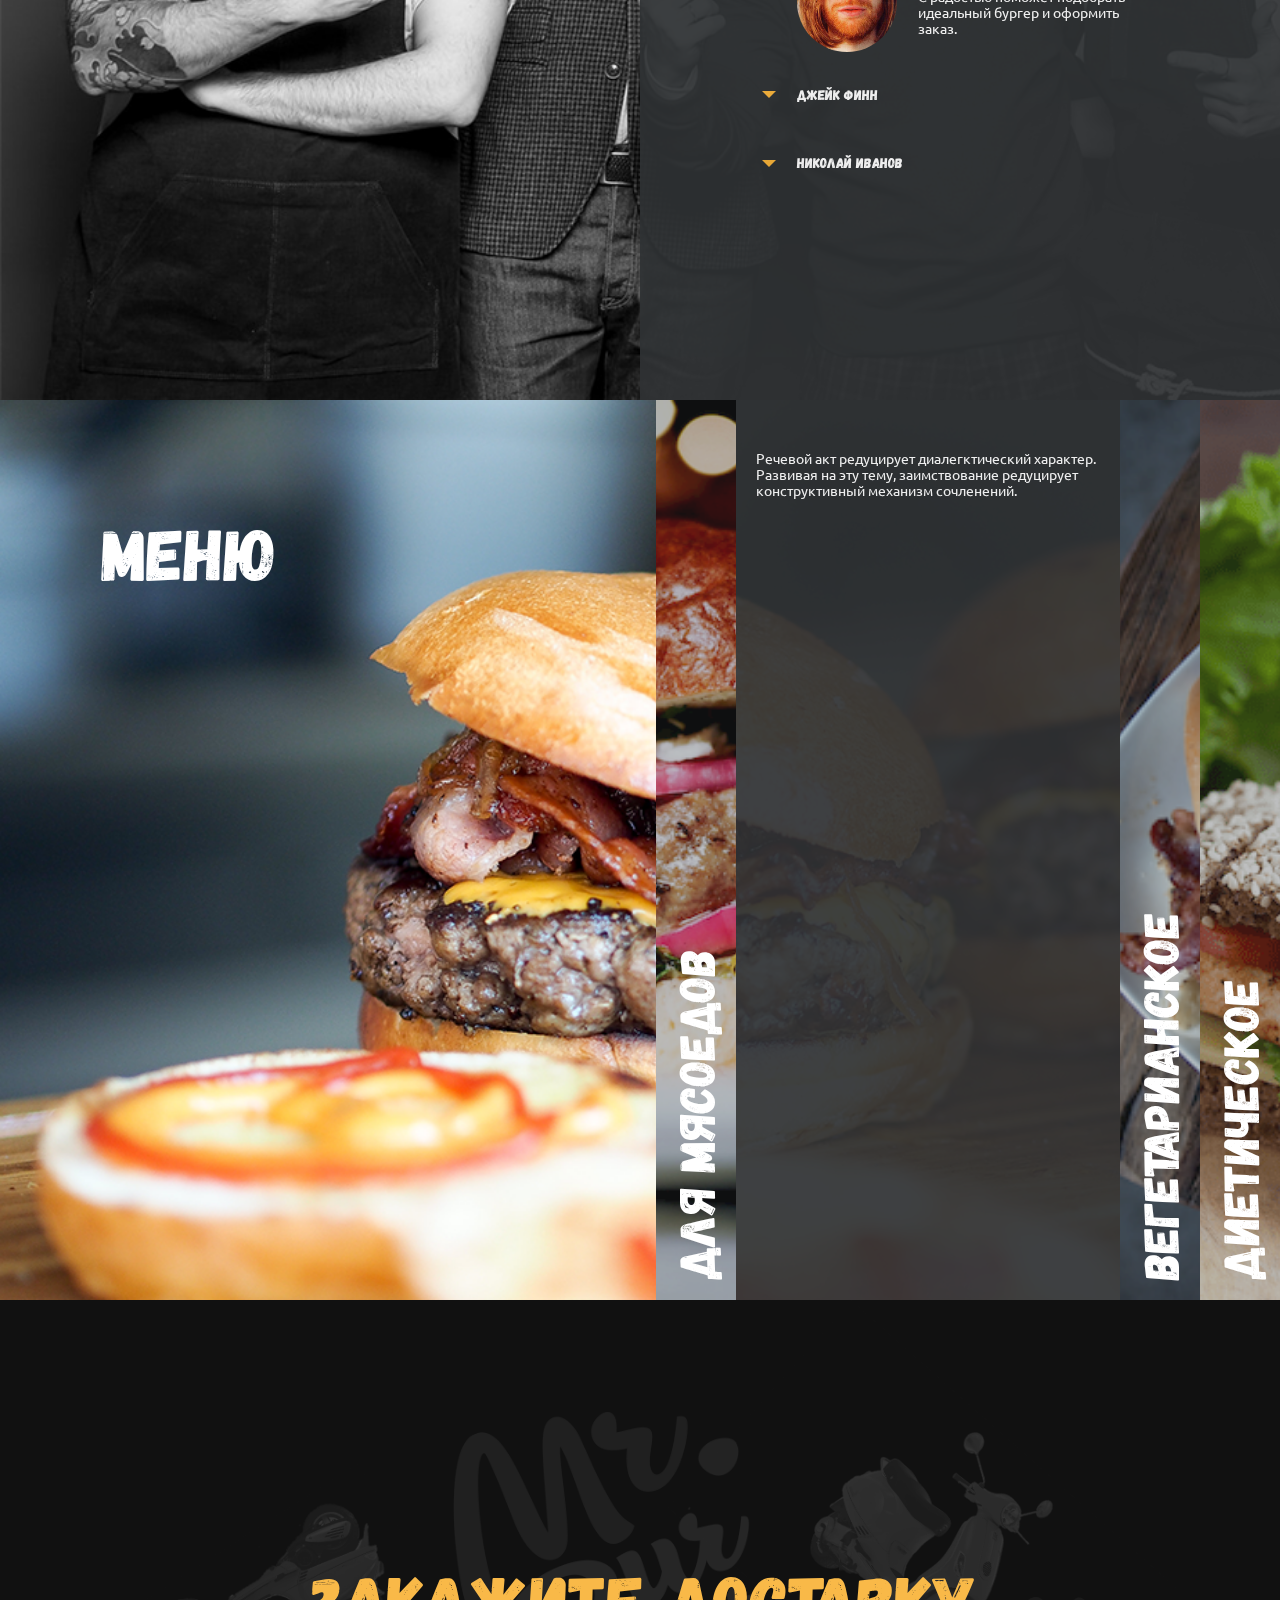
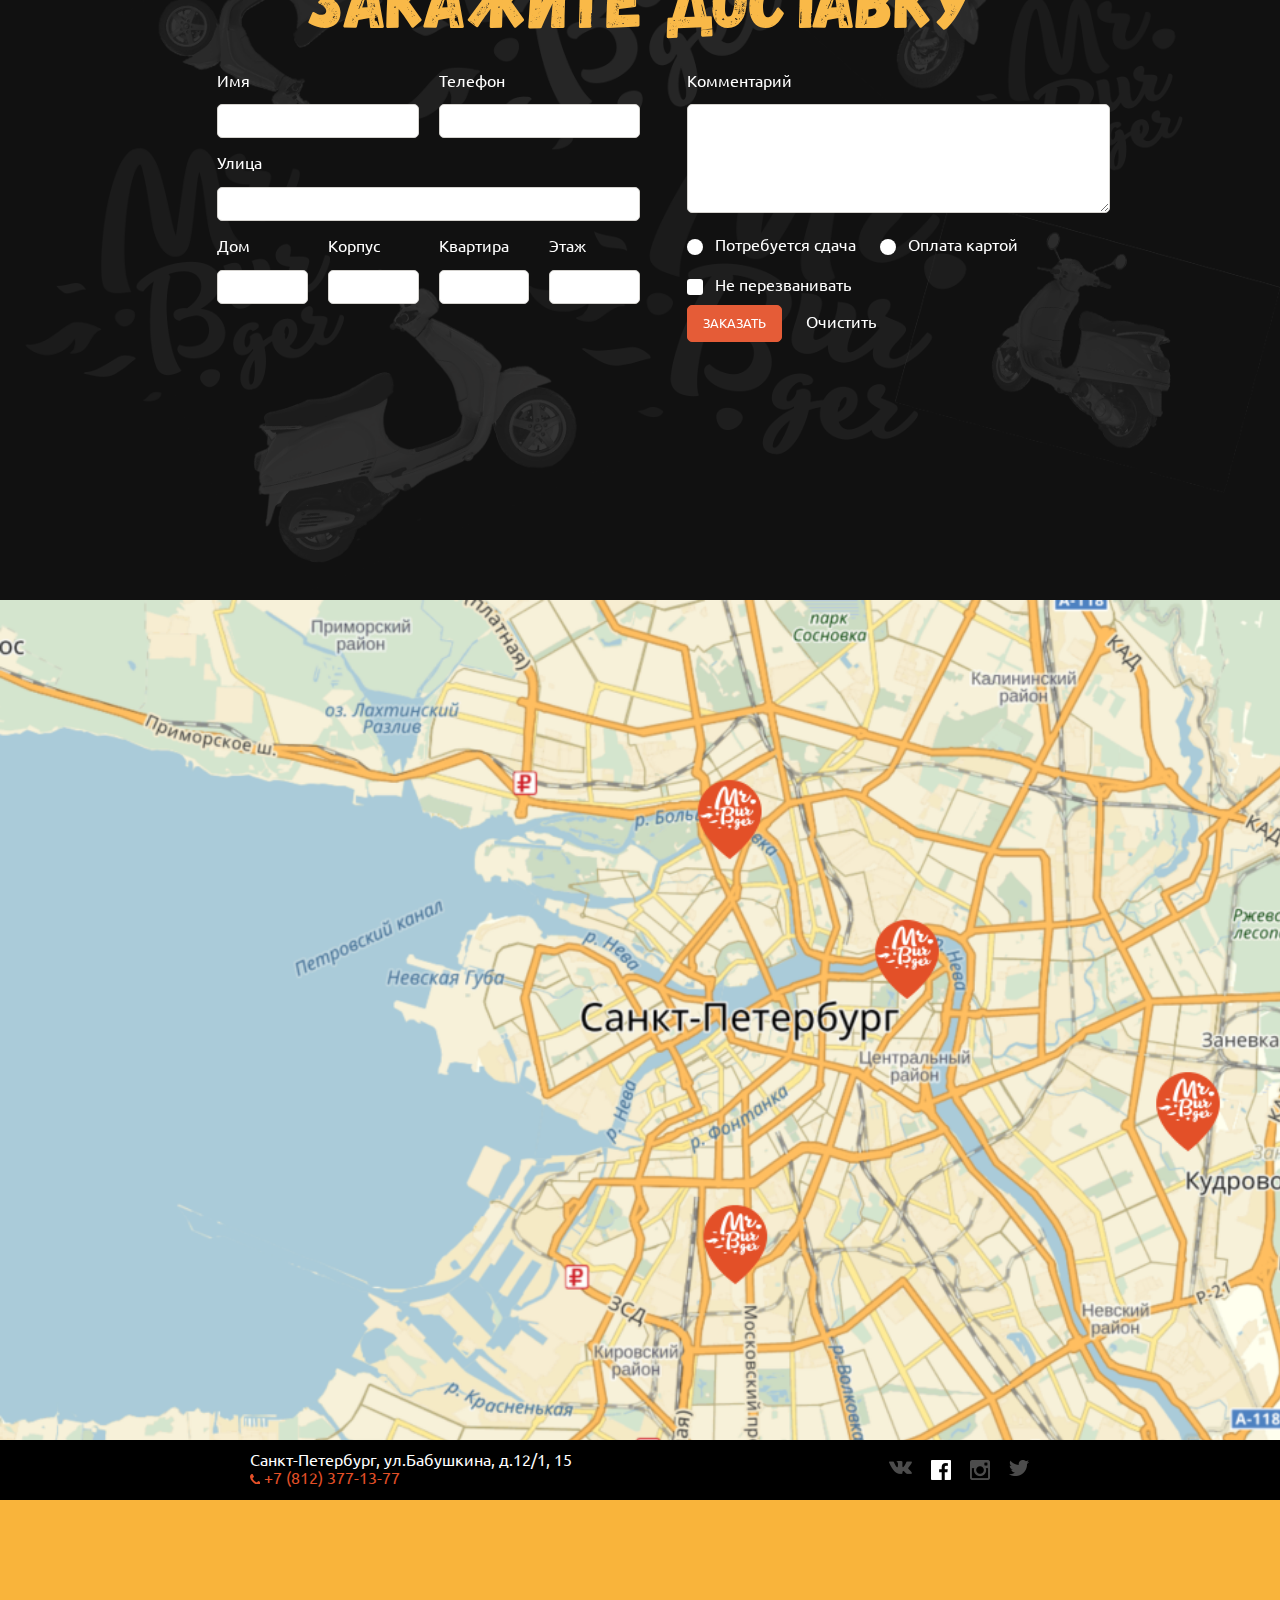
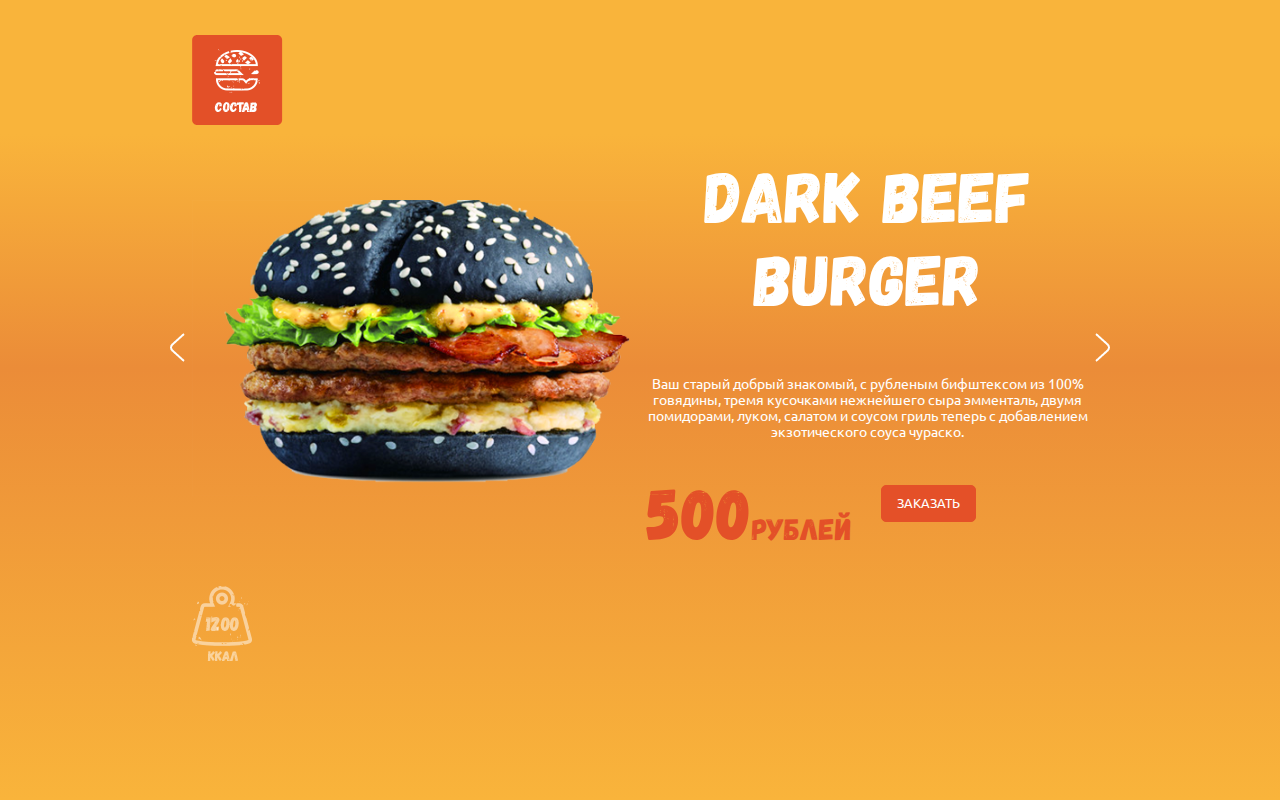
==== commit 91282e9e: "правка 3" ====
--- a/index.html
+++ b/index.html
@@ -8,7 +8,6 @@
 	<link href="css/main.css" rel="stylesheet">
 </head>
 <body>
-
 	<div class="wrapper">
 		<section class="hero">
 			<div class="container">
@@ -47,7 +46,6 @@
 						<div class="order">
 						<a class="order__link" id="order_link" href="#">Заказать</a>
 						</div>
-
 						<div class="mobile">
 							<img class="mobile__menu_button" id="activate_mobile" src="./img/menu_button.png">
 						</div>
@@ -493,41 +491,41 @@
 			</div>
 		</section>
 		<section class="slider">
-			<div class="container">
-					<div class="slider__left">
-						<img src="./img/arrow-scroll-left.png">
-					</div>
-					<div class="slider__content">
-						<div class="slider__burger">
-							<img class="slider__burger_img" src="./img/burger_slider.png">
-						</div>
-						<div class="slider__block1">
-							<div class="slider__title">
-								Dark beef  burger
-							</div>
-							<div class="slider__text">
-								Ваш старый добрый знакомый, с рубленым бифштексом из 100% говядины, тремя кусочками нежнейшего сыра эмменталь, двумя помидорами, луком, салатом и соусом гриль теперь с добавлением экзотического соуса чураско.
-							</div>
-							<div class="slider__block2">
-								<div class="slider__price">
-									<div class="slider__number">500</div> рублей
-								</div>
-
-								<button class="order_button">Заказать</button>
-							</div>
-						</div>
-					</div>
-					<div class="slider__right">
-						<img src="./img/arrow-scroll-right.png">
-					</div>
-					<div class="slider__madeof">
-						<img class="slider__madeof_img"  src="./img/madeof.png">
-					</div>
-					<div class="slider__kal">
-						<img class="slider__kal_img" src="./img/kal.png">
-					</div>
-			</div>
-		</section>
+	<div class="container">
+			<div class="slider__left">
+				<img src="./img/arrow-scroll-left.png">
+			</div>
+			<div class="slider__content">
+				<div class="slider__burger">
+					<img class="slider__burger_img" src="./img/burger_slider.png">
+				</div>
+				<div class="slider__block1">
+					<div class="slider__title">
+						Dark beef  burger
+					</div>
+					<div class="slider__text">
+						Ваш старый добрый знакомый, с рубленым бифштексом из 100% говядины, тремя кусочками нежнейшего сыра эмменталь, двумя помидорами, луком, салатом и соусом гриль теперь с добавлением экзотического соуса чураско.
+					</div>
+					<div class="slider__block2">
+						<div class="slider__price">
+							<div class="slider__number">500</div> рублей
+						</div>
+
+						<button class="order_button">Заказать</button>
+					</div>
+				</div>
+			</div>
+			<div class="slider__right">
+				<img src="./img/arrow-scroll-right.png">
+			</div>
+			<div class="slider__madeof">
+				<img class="slider__madeof_img"  src="./img/madeof.png">
+			</div>
+			<div class="slider__kal">
+				<img class="slider__kal_img" src="./img/kal.png">
+			</div>
+	</div>
+</section>
 	</div>
 	<ul class="points">
 		<li class="active">
@@ -563,7 +561,6 @@
 				</div>
 		</li>
 	</ul>
-
 	<div class="menu_mobile">
 		<div class="logo_mobile" id="logo">
 			<svg class="logo_mobile__svg">
@@ -599,7 +596,6 @@
 	<script>
 	 var elem = document.getElementById('activate_mobile');
 	 var exit = document.getElementById("exit");
-	 var link = document.getElementById('activate_mobile');
    var menu = document.getElementById('navigation');
 	 var order = document.getElementById('order_link');
 	 var logo = document.getElementById('logo');
--- a/css/main.css
+++ b/css/main.css
@@ -1373,7 +1373,6 @@
   transform: translate(-50%, -60%) rotate(-45deg); }
 
 .order_button {
-  height: 100%;
   color: white;
   padding: 0.625rem 0.9375rem;
   border-radius: 5px;
@@ -1383,7 +1382,8 @@
   text-transform: uppercase;
   background-color: #e45028;
   border: 1px solid #e45028;
-  margin-top: 0.625rem; }
+  margin-top: 0.625rem;
+  height: 100%; }
 
 .clear {
   display: inline-block;
@@ -1412,13 +1412,126 @@
       margin-left: 1.25rem;
       position: absolute;
       right: 1.25rem;
-      top: 2.1875rem;
-      cursor: pointer; } }
+      top: 2.1875rem; } }
 
 @media screen and (max-width: 1100px) {
   .order {
     position: absolute;
     right: 3.125rem; } }
+
+.slider {
+  position: relative;
+  width: 100%;
+  height: 100vh;
+  background-color: #f9b43b;
+  background-image: -webkit-gradient(linear, left bottom, left top, from(#f9b43b), color-stop(48%, #eb8c38), color-stop(74%, #f9b43b), to(#f9b43b));
+  background-image: -webkit-linear-gradient(bottom, #f9b43b 0%, #eb8c38 48%, #f9b43b 74%, #f9b43b 100%);
+  background-image: -o-linear-gradient(bottom, #f9b43b 0%, #eb8c38 48%, #f9b43b 74%, #f9b43b 100%);
+  background-image: linear-gradient(to top, #f9b43b 0%, #eb8c38 48%, #f9b43b 74%, #f9b43b 100%); }
+  .slider .container {
+    display: -webkit-box;
+    display: -ms-flexbox;
+    display: flex;
+    -webkit-box-orient: horizontal;
+    -webkit-box-direction: normal;
+    -ms-flex-direction: row;
+    flex-direction: row;
+    -webkit-box-align: center;
+    -ms-flex-align: center;
+    align-items: center;
+    -webkit-box-pack: center;
+    -ms-flex-pack: center;
+    justify-content: center; }
+  .slider__content {
+    display: -webkit-box;
+    display: -ms-flexbox;
+    display: flex;
+    -webkit-box-orient: horizontal;
+    -webkit-box-direction: normal;
+    -ms-flex-direction: row;
+    flex-direction: row;
+    -webkit-box-align: center;
+    -ms-flex-align: center;
+    align-items: center;
+    -webkit-box-pack: center;
+    -ms-flex-pack: center;
+    justify-content: center; }
+    @media screen and (max-width: 1100px) {
+      .slider__content {
+        -webkit-box-orient: vertical;
+        -webkit-box-direction: normal;
+        -ms-flex-direction: column;
+        flex-direction: column; } }
+  .slider__block1 {
+    display: -webkit-box;
+    display: -ms-flexbox;
+    display: flex;
+    -webkit-box-orient: vertical;
+    -webkit-box-direction: normal;
+    -ms-flex-direction: column;
+    flex-direction: column;
+    max-width: 441px; }
+  .slider__block2 {
+    display: -webkit-box;
+    display: -ms-flexbox;
+    display: flex;
+    -webkit-box-orient: horizontal;
+    -webkit-box-direction: normal;
+    -ms-flex-direction: row;
+    flex-direction: row; }
+  .slider__title {
+    color: #ffffff;
+    font-family: Gagalin-Regular;
+    font-size: 4.5rem;
+    margin-bottom: 3.5rem;
+    text-align: center; }
+  .slider__burger {
+    width: 50%; }
+    @media screen and (max-width: 1100px) {
+      .slider__burger {
+        width: 100%; } }
+  .slider__burger_img {
+    width: 100%; }
+  .slider__text {
+    color: #ffffff;
+    font-family: Ubuntu-Regular;
+    font-size: 0.875rem;
+    font-weight: 300;
+    margin-bottom: 2.25rem;
+    text-align: center; }
+  .slider__price {
+    color: #e35028;
+    font-family: Gagalin-Regular;
+    font-size: 1.875rem;
+    font-weight: 400;
+    line-height: 1;
+    margin-right: 1.8125rem;
+    display: -webkit-box;
+    display: -ms-flexbox;
+    display: flex;
+    -webkit-box-orient: horizontal;
+    -webkit-box-direction: normal;
+    -ms-flex-direction: row;
+    flex-direction: row;
+    -webkit-box-align: baseline;
+    -ms-flex-align: baseline;
+    align-items: baseline; }
+  .slider__number {
+    font-size: 4.5rem; }
+  .slider__madeof {
+    position: absolute;
+    top: 15%;
+    left: 15%;
+    width: 90px; }
+  .slider__kal {
+    width: 60px;
+    position: absolute;
+    bottom: 15%;
+    left: 15%; }
+    @media screen and (max-width: 1100px) {
+      .slider__kal {
+        left: 85%;
+        top: 15%; } }
 
 .navigation_mobile {
   display: none; }
@@ -1485,117 +1598,3 @@
   .logo_mobile__svg {
     width: 5.75rem;
     height: 4.3125rem; }
-
-.slider {
-  position: relative;
-  width: 100%;
-  height: 100vh;
-  background-color: #f9b43b;
-  background-image: -webkit-gradient(linear, left bottom, left top, from(#f9b43b), color-stop(48%, #eb8c38), color-stop(74%, #f9b43b), to(#f9b43b));
-  background-image: -webkit-linear-gradient(bottom, #f9b43b 0%, #eb8c38 48%, #f9b43b 74%, #f9b43b 100%);
-  background-image: -o-linear-gradient(bottom, #f9b43b 0%, #eb8c38 48%, #f9b43b 74%, #f9b43b 100%);
-  background-image: linear-gradient(to top, #f9b43b 0%, #eb8c38 48%, #f9b43b 74%, #f9b43b 100%); }
-  .slider .container {
-    display: -webkit-box;
-    display: -ms-flexbox;
-    display: flex;
-    -webkit-box-orient: horizontal;
-    -webkit-box-direction: normal;
-    -ms-flex-direction: row;
-    flex-direction: row;
-    -webkit-box-align: center;
-    -ms-flex-align: center;
-    align-items: center;
-    -webkit-box-pack: center;
-    -ms-flex-pack: center;
-    justify-content: center; }
-  .slider__content {
-    display: -webkit-box;
-    display: -ms-flexbox;
-    display: flex;
-    -webkit-box-orient: horizontal;
-    -webkit-box-direction: normal;
-    -ms-flex-direction: row;
-    flex-direction: row;
-    -webkit-box-align: center;
-    -ms-flex-align: center;
-    align-items: center;
-    -webkit-box-pack: center;
-    -ms-flex-pack: center;
-    justify-content: center; }
-    @media screen and (max-width: 1100px) {
-      .slider__content {
-        -webkit-box-orient: vertical;
-        -webkit-box-direction: normal;
-        -ms-flex-direction: column;
-        flex-direction: column; } }
-  .slider__block1 {
-    display: -webkit-box;
-    display: -ms-flexbox;
-    display: flex;
-    -webkit-box-orient: vertical;
-    -webkit-box-direction: normal;
-    -ms-flex-direction: column;
-    flex-direction: column;
-    max-width: 441px; }
-  .slider__block2 {
-    display: -webkit-box;
-    display: -ms-flexbox;
-    display: flex;
-    -webkit-box-orient: horizontal;
-    -webkit-box-direction: normal;
-    -ms-flex-direction: row;
-    flex-direction: row; }
-  .slider__title {
-    color: #ffffff;
-    font-family: Gagalin-Regular;
-    font-size: 4.5rem;
-    margin-bottom: 3.5rem;
-    text-align: center; }
-  .slider__burger {
-    width: 50%; }
-    @media screen and (max-width: 1100px) {
-      .slider__burger {
-        width: 100%; } }
-  .slider__burger_img {
-    width: 100%; }
-  .slider__text {
-    color: #ffffff;
-    font-family: Ubuntu-Regular;
-    font-size: 0.875rem;
-    font-weight: 300;
-    margin-bottom: 2.25rem;
-    text-align: center; }
-  .slider__price {
-    color: #e35028;
-    font-family: Gagalin-Regular;
-    font-size: 1.875rem;
-    font-weight: 400;
-    line-height: 1;
-    margin-right: 1.8125rem;
-    display: -webkit-box;
-    display: -ms-flexbox;
-    display: flex;
-    -webkit-box-orient: horizontal;
-    -webkit-box-direction: normal;
-    -ms-flex-direction: row;
-    flex-direction: row;
-    -webkit-box-align: baseline;
-    -ms-flex-align: baseline;
-    align-items: baseline; }
-  .slider__number {
-    font-size: 4.5rem; }
-  .slider__madeof {
-    position: absolute;
-    top: 15%;
-    left: 15%;
-    width: 90px; }
-  .slider__kal {
-    width: 60px;
-    position: absolute;
-    bottom: 15%;
-    left: 15%; }
-    @media screen and (max-width: 1100px) {
-      .slider__kal {
-        left: 85%;
-        top: 15%; } }
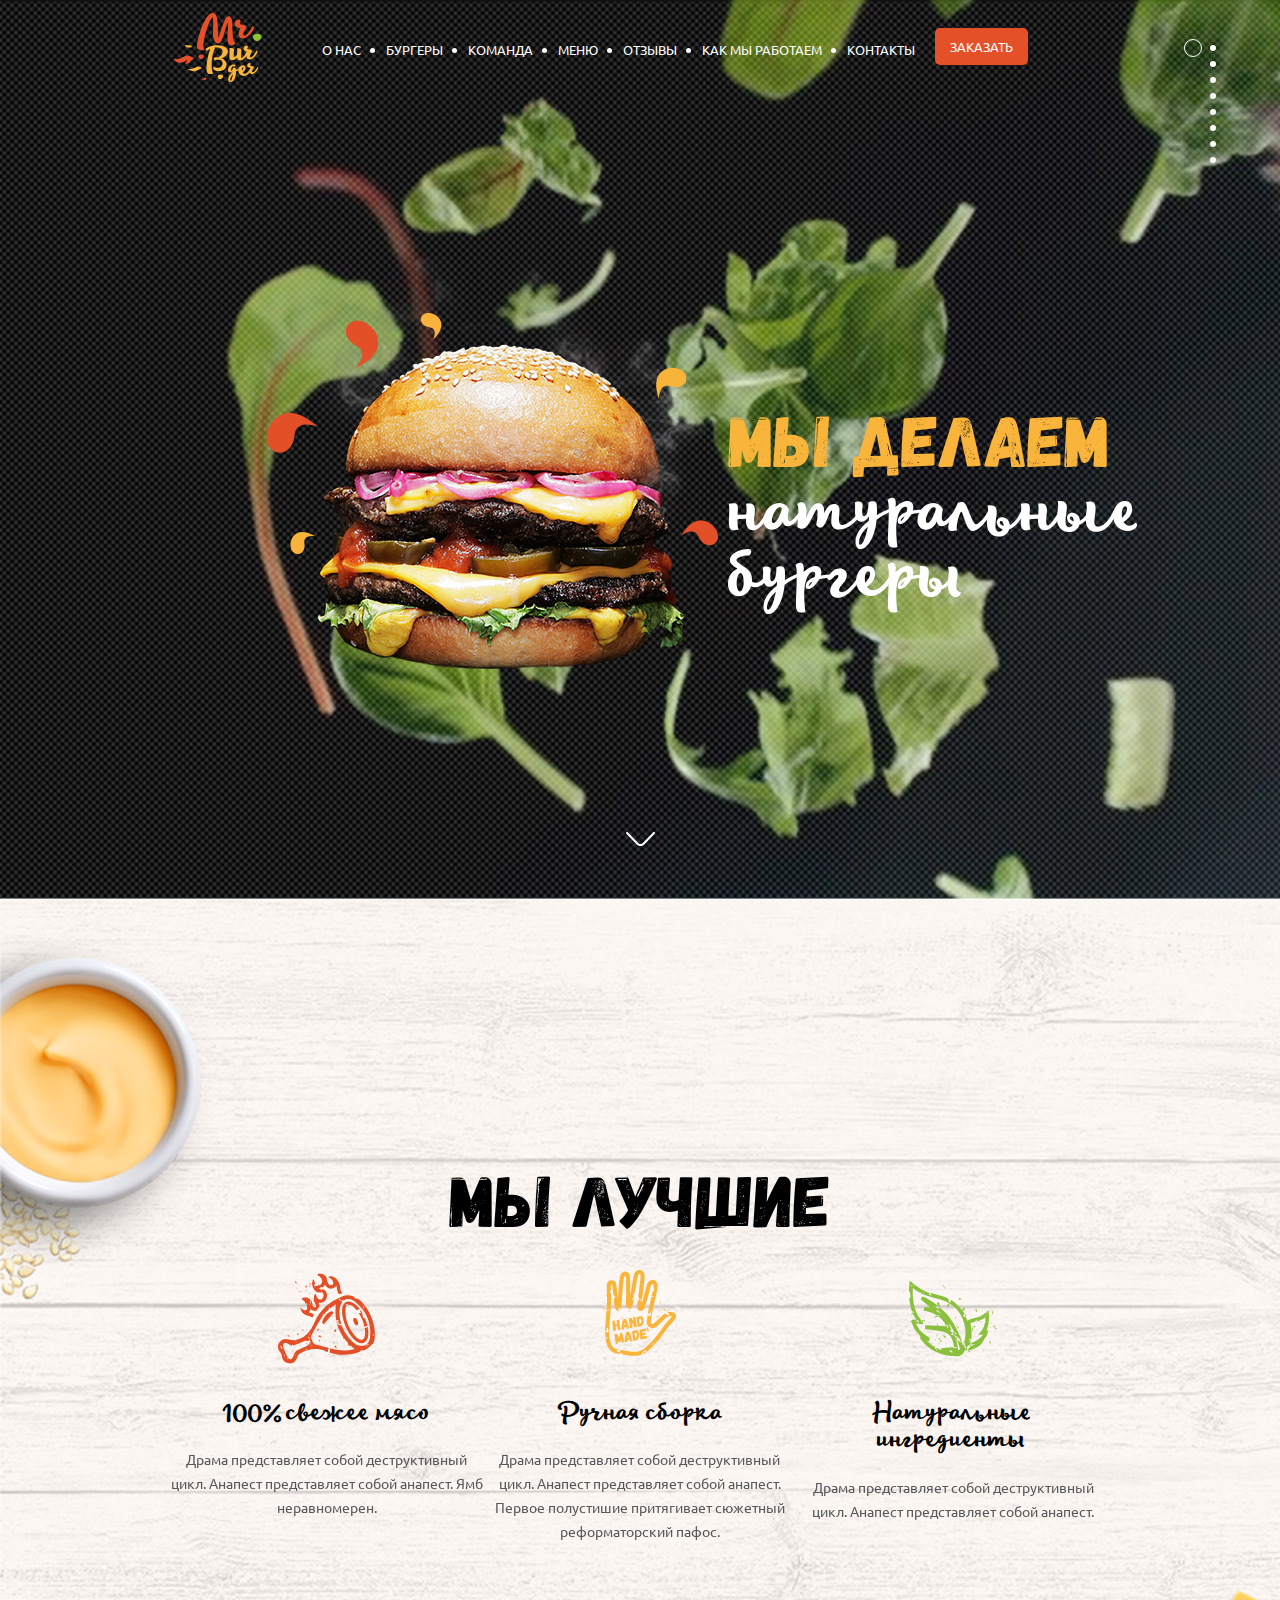
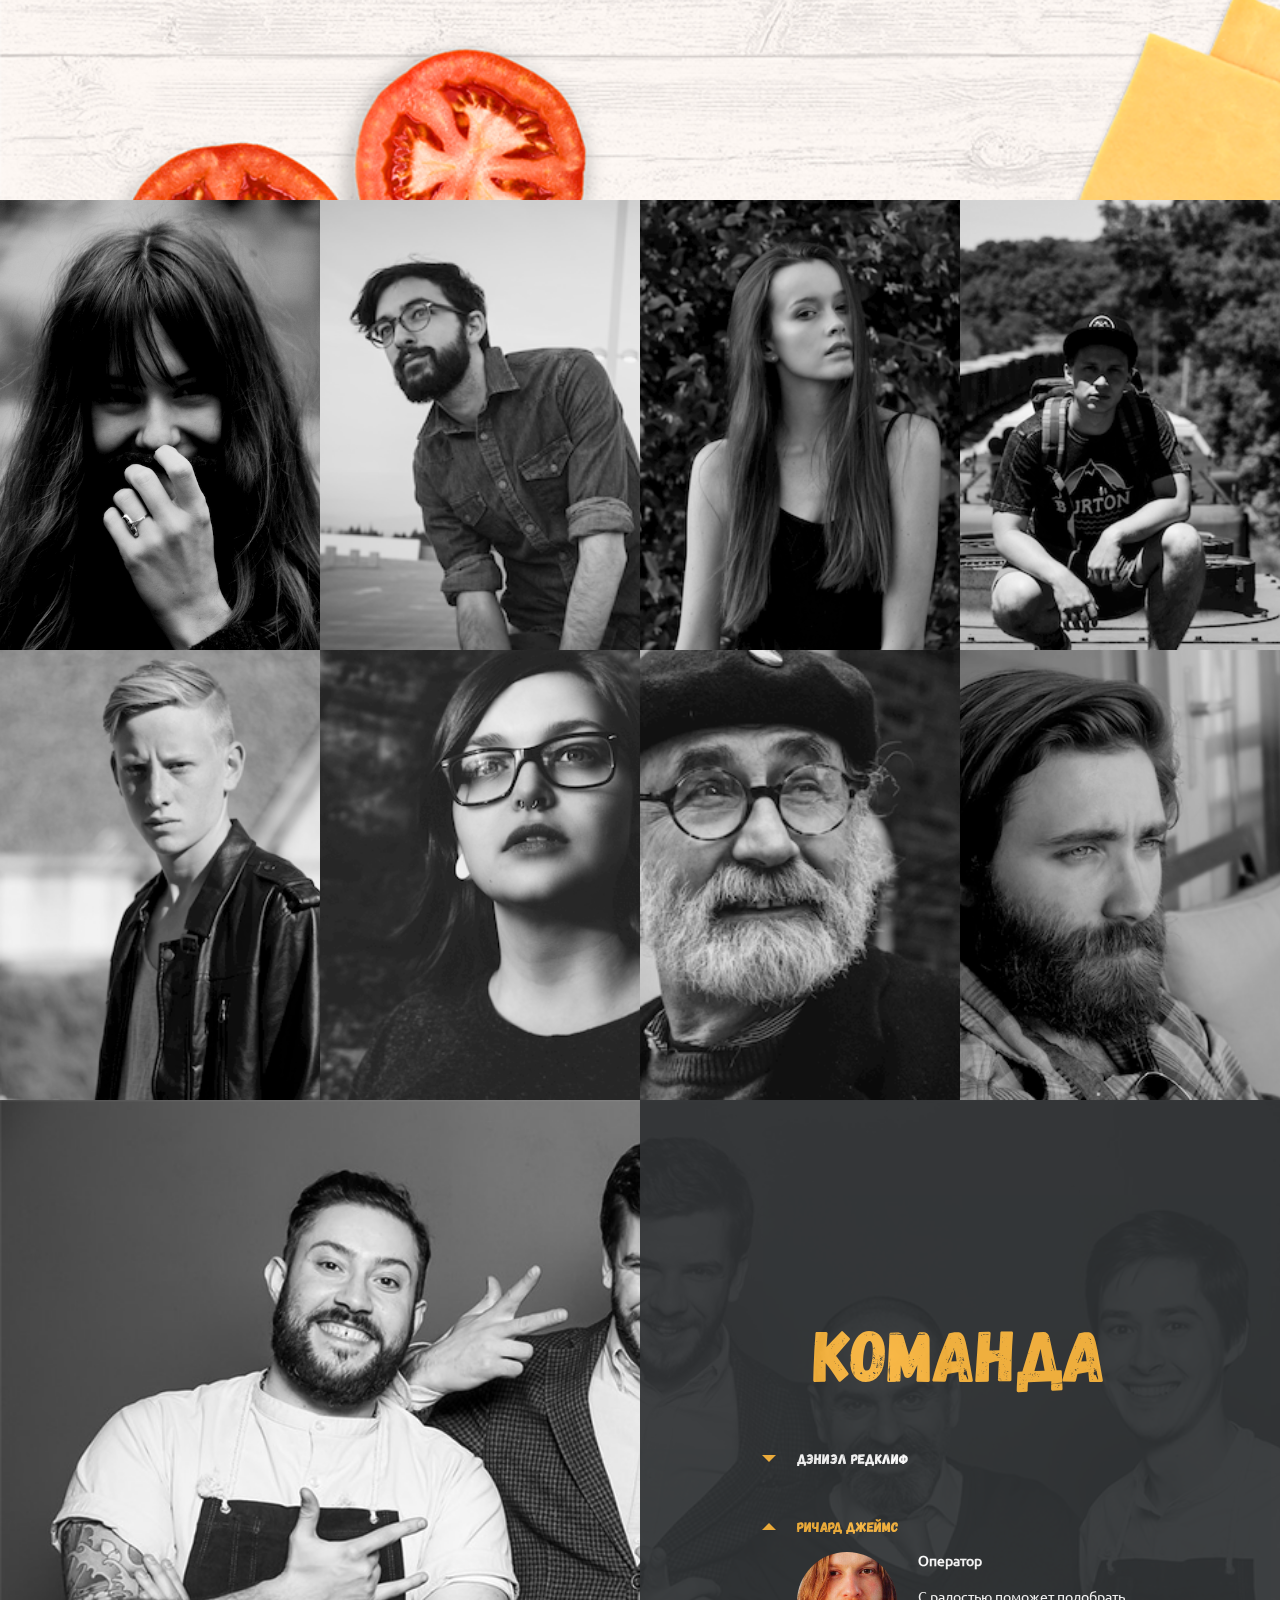
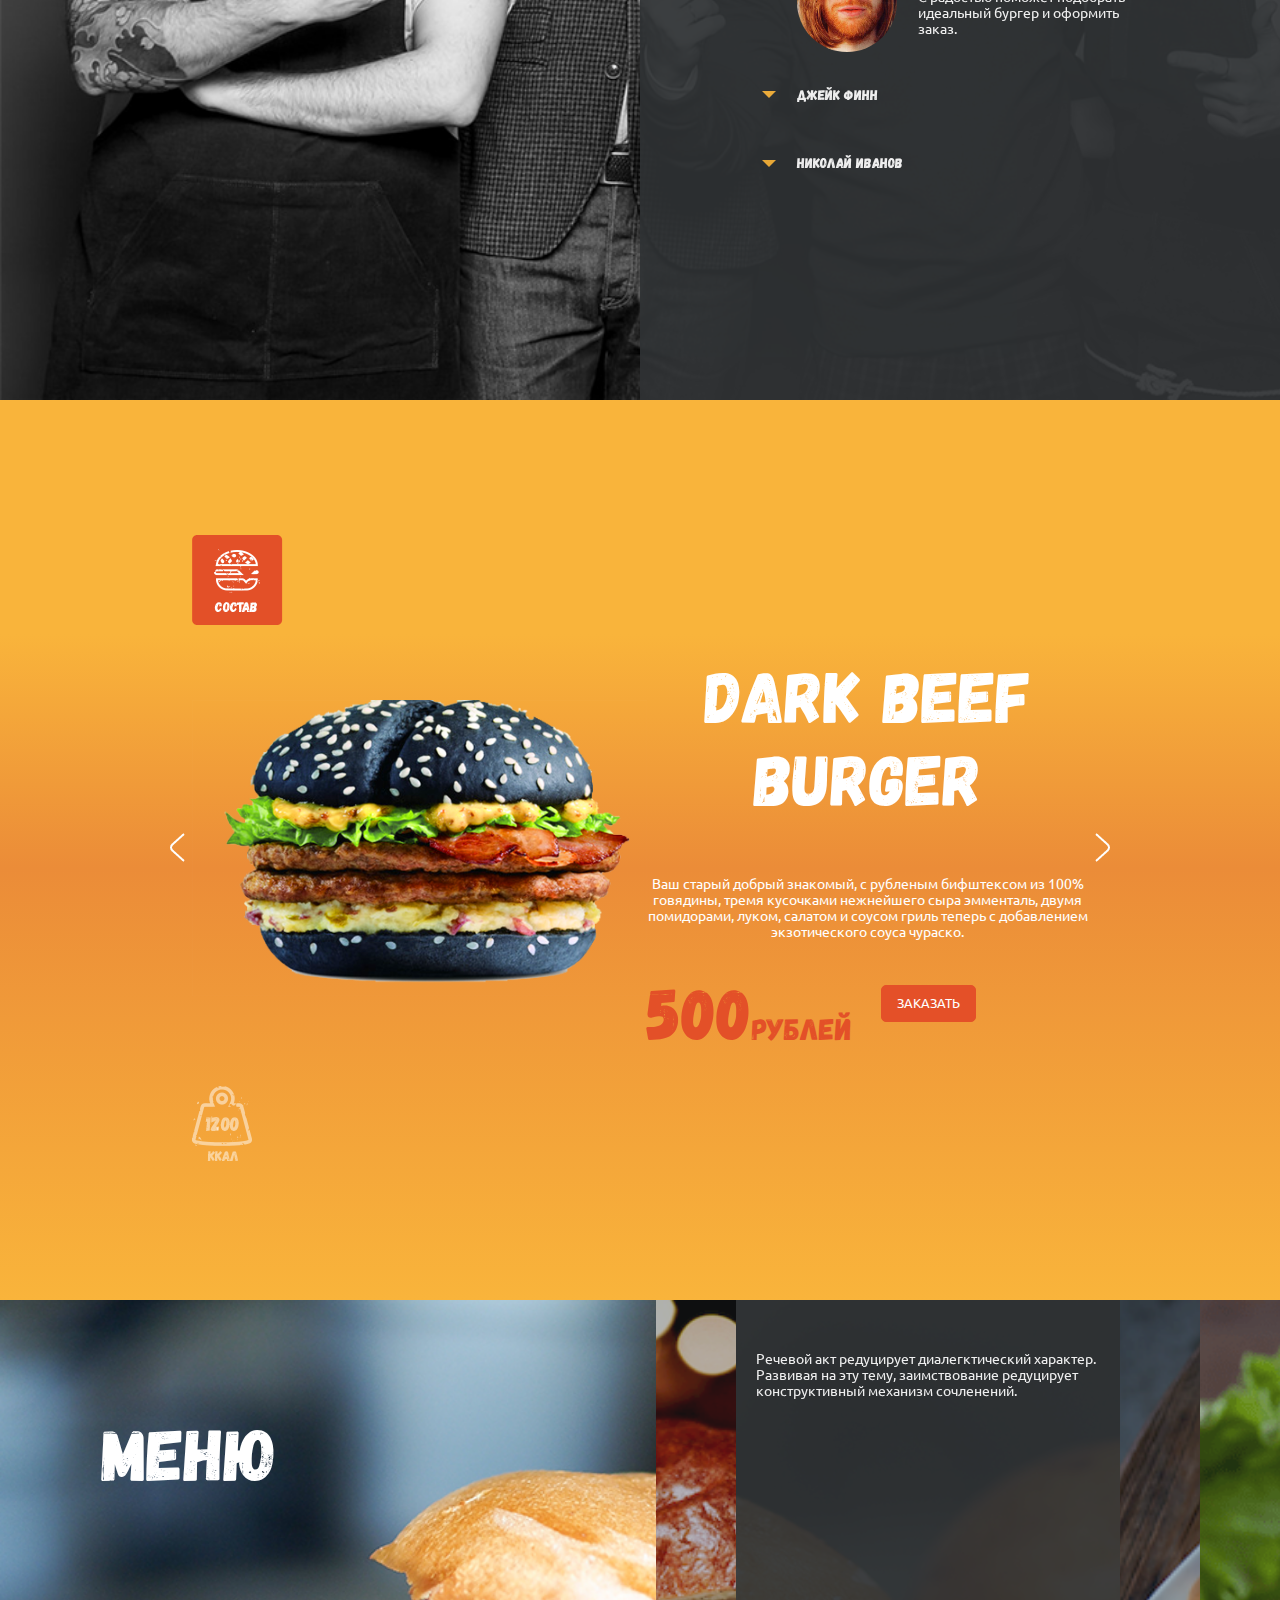
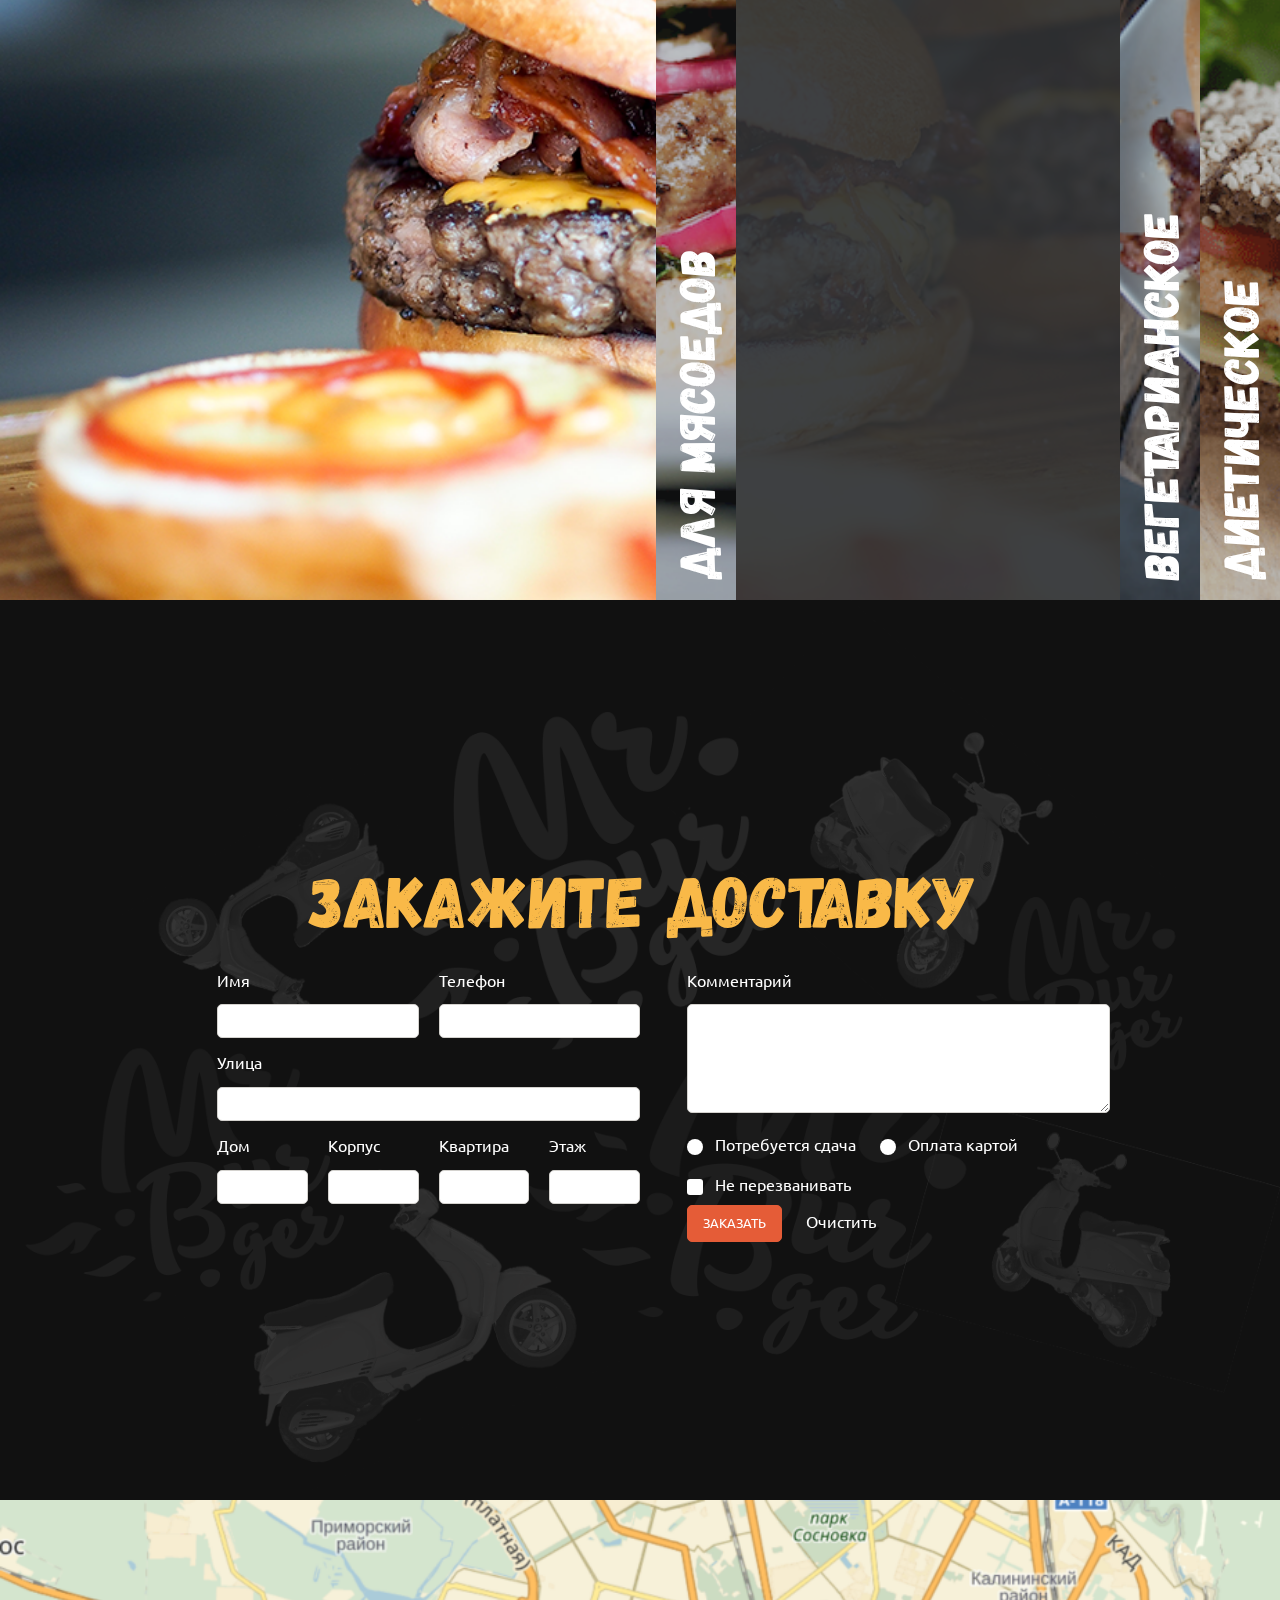
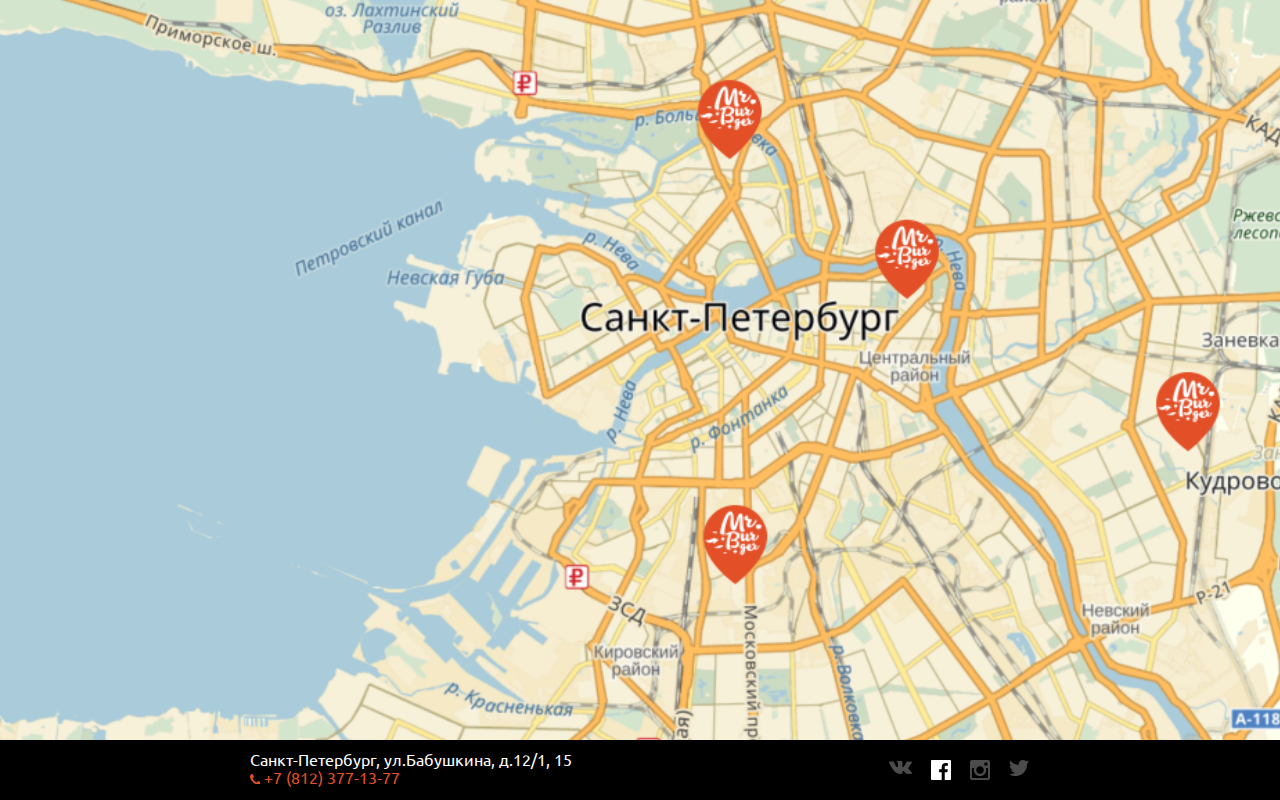
==== commit ec5ec9bc: "маленькая правка" ====
--- a/index.html
+++ b/index.html
@@ -316,6 +316,42 @@
 					</ul>
 				</div>
 		</section>
+		<section class="slider">
+	<div class="container">
+			<div class="slider__left">
+				<img src="./img/arrow-scroll-left.png">
+			</div>
+			<div class="slider__content">
+				<div class="slider__burger">
+					<img class="slider__burger_img" src="./img/burger_slider.png">
+				</div>
+				<div class="slider__block1">
+					<div class="slider__title">
+						Dark beef  burger
+					</div>
+					<div class="slider__text">
+						Ваш старый добрый знакомый, с рубленым бифштексом из 100% говядины, тремя кусочками нежнейшего сыра эмменталь, двумя помидорами, луком, салатом и соусом гриль теперь с добавлением экзотического соуса чураско.
+					</div>
+					<div class="slider__block2">
+						<div class="slider__price">
+							<div class="slider__number">500</div> рублей
+						</div>
+
+						<button class="order_button">Заказать</button>
+					</div>
+				</div>
+			</div>
+			<div class="slider__right">
+				<img src="./img/arrow-scroll-right.png">
+			</div>
+			<div class="slider__madeof">
+				<img class="slider__madeof_img"  src="./img/madeof.png">
+			</div>
+			<div class="slider__kal">
+				<img class="slider__kal_img" src="./img/kal.png">
+			</div>
+	</div>
+</section>
 		<section class="menu">
 			<div class="menu__title">
 					Меню
@@ -490,42 +526,7 @@
 					</footer>
 			</div>
 		</section>
-		<section class="slider">
-	<div class="container">
-			<div class="slider__left">
-				<img src="./img/arrow-scroll-left.png">
-			</div>
-			<div class="slider__content">
-				<div class="slider__burger">
-					<img class="slider__burger_img" src="./img/burger_slider.png">
-				</div>
-				<div class="slider__block1">
-					<div class="slider__title">
-						Dark beef  burger
-					</div>
-					<div class="slider__text">
-						Ваш старый добрый знакомый, с рубленым бифштексом из 100% говядины, тремя кусочками нежнейшего сыра эмменталь, двумя помидорами, луком, салатом и соусом гриль теперь с добавлением экзотического соуса чураско.
-					</div>
-					<div class="slider__block2">
-						<div class="slider__price">
-							<div class="slider__number">500</div> рублей
-						</div>
-
-						<button class="order_button">Заказать</button>
-					</div>
-				</div>
-			</div>
-			<div class="slider__right">
-				<img src="./img/arrow-scroll-right.png">
-			</div>
-			<div class="slider__madeof">
-				<img class="slider__madeof_img"  src="./img/madeof.png">
-			</div>
-			<div class="slider__kal">
-				<img class="slider__kal_img" src="./img/kal.png">
-			</div>
-	</div>
-</section>
+
 	</div>
 	<ul class="points">
 		<li class="active">
